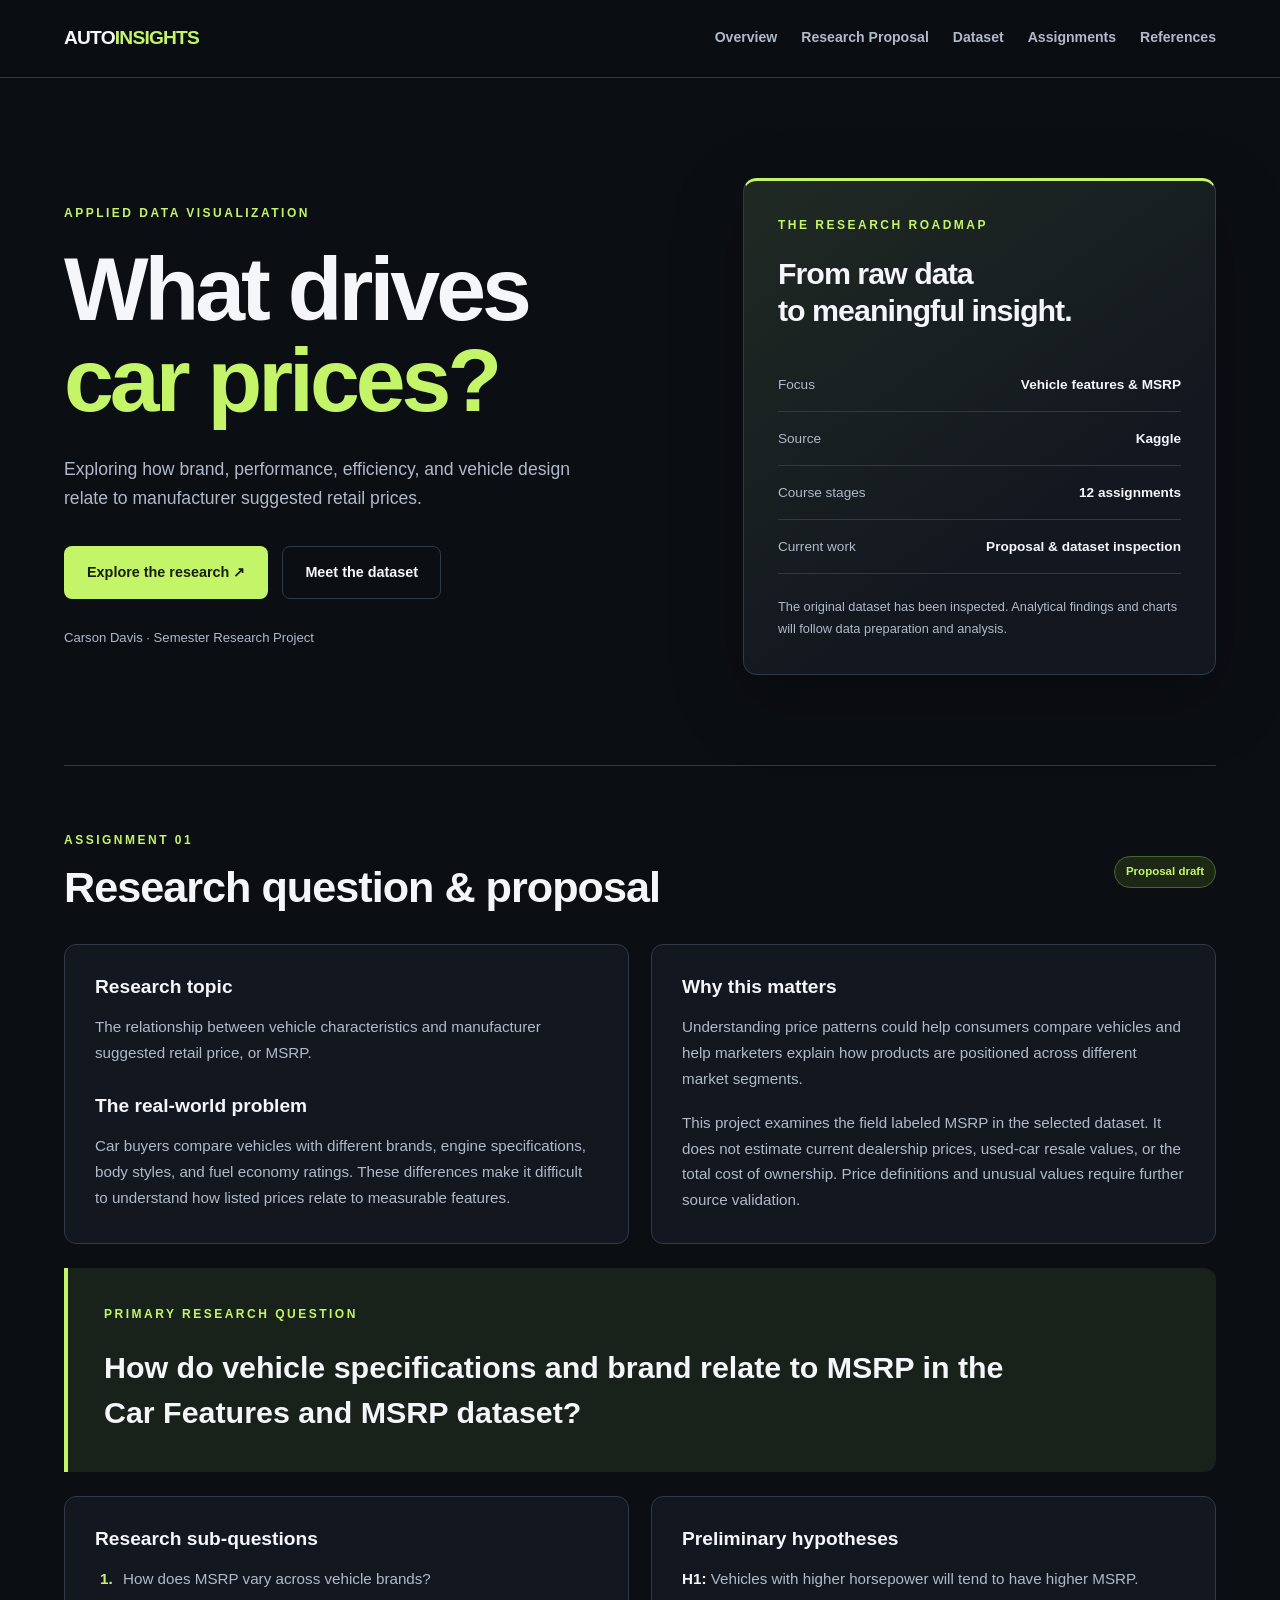
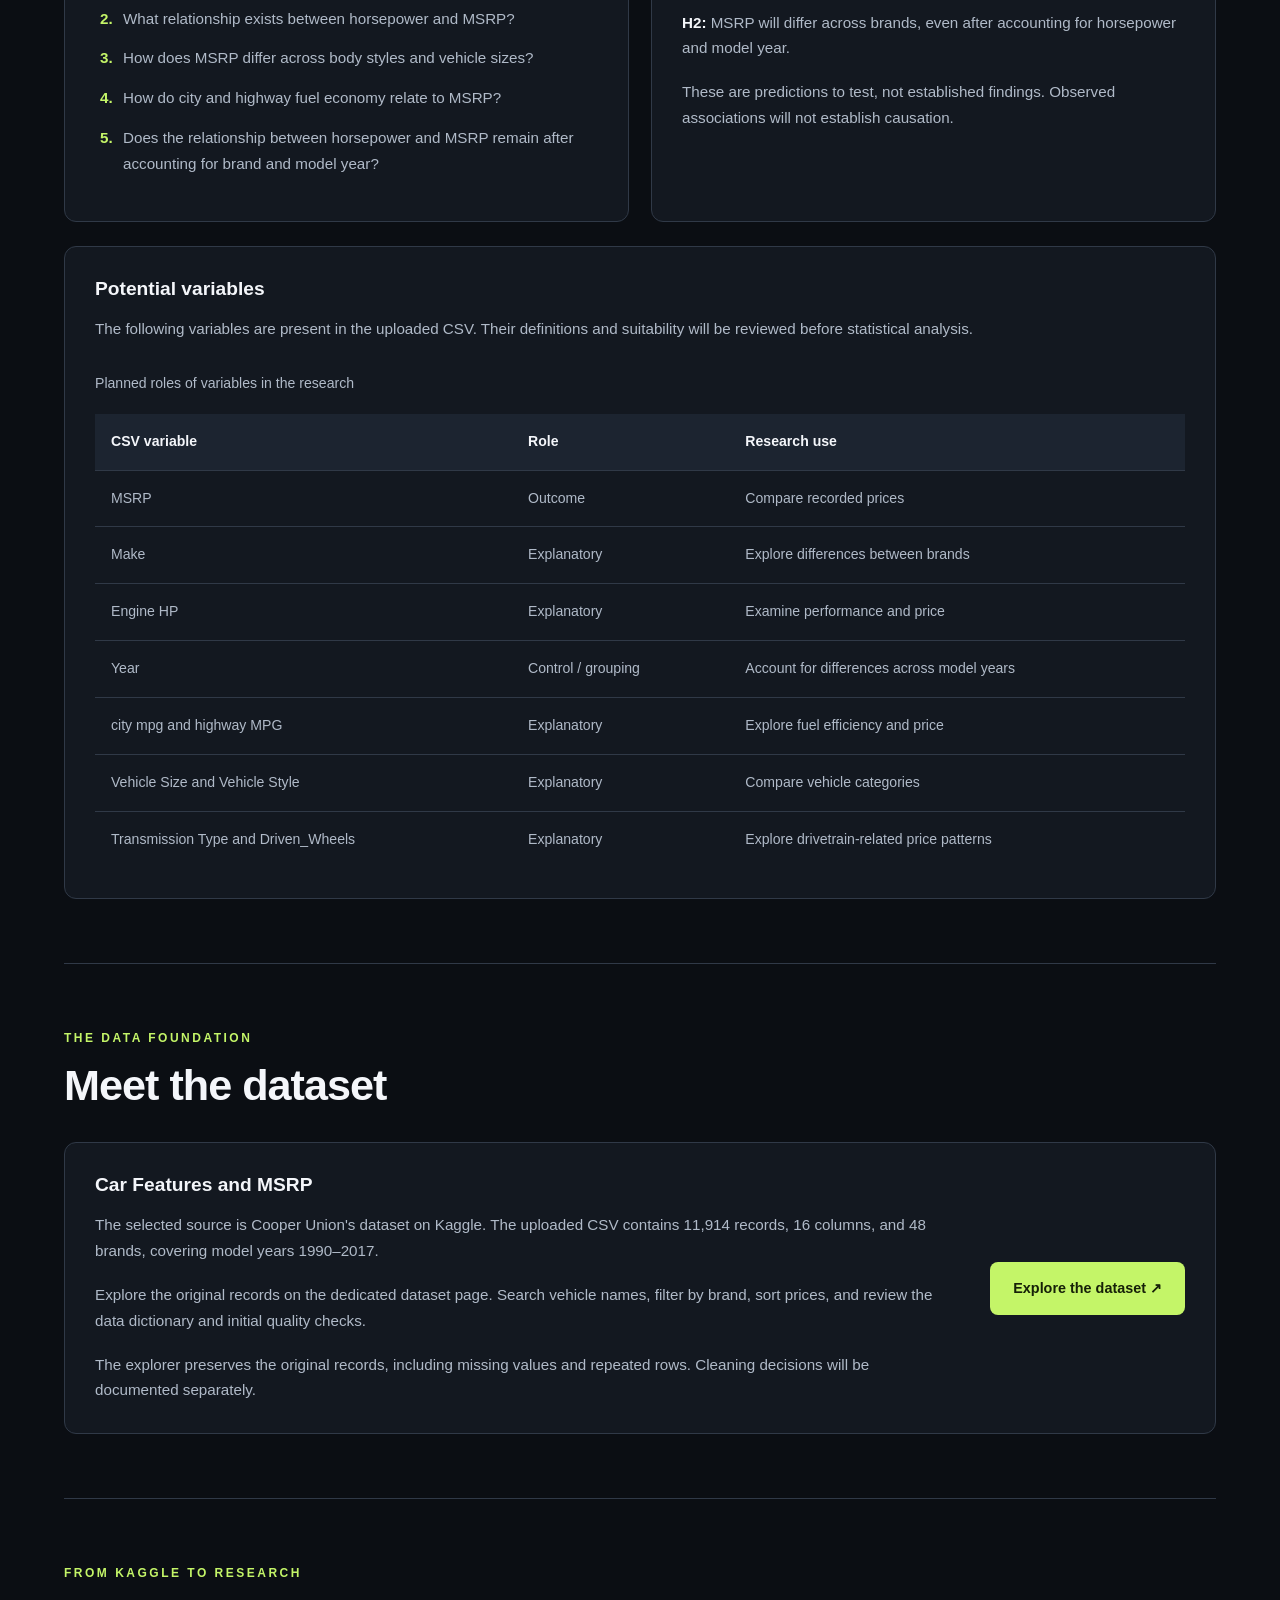
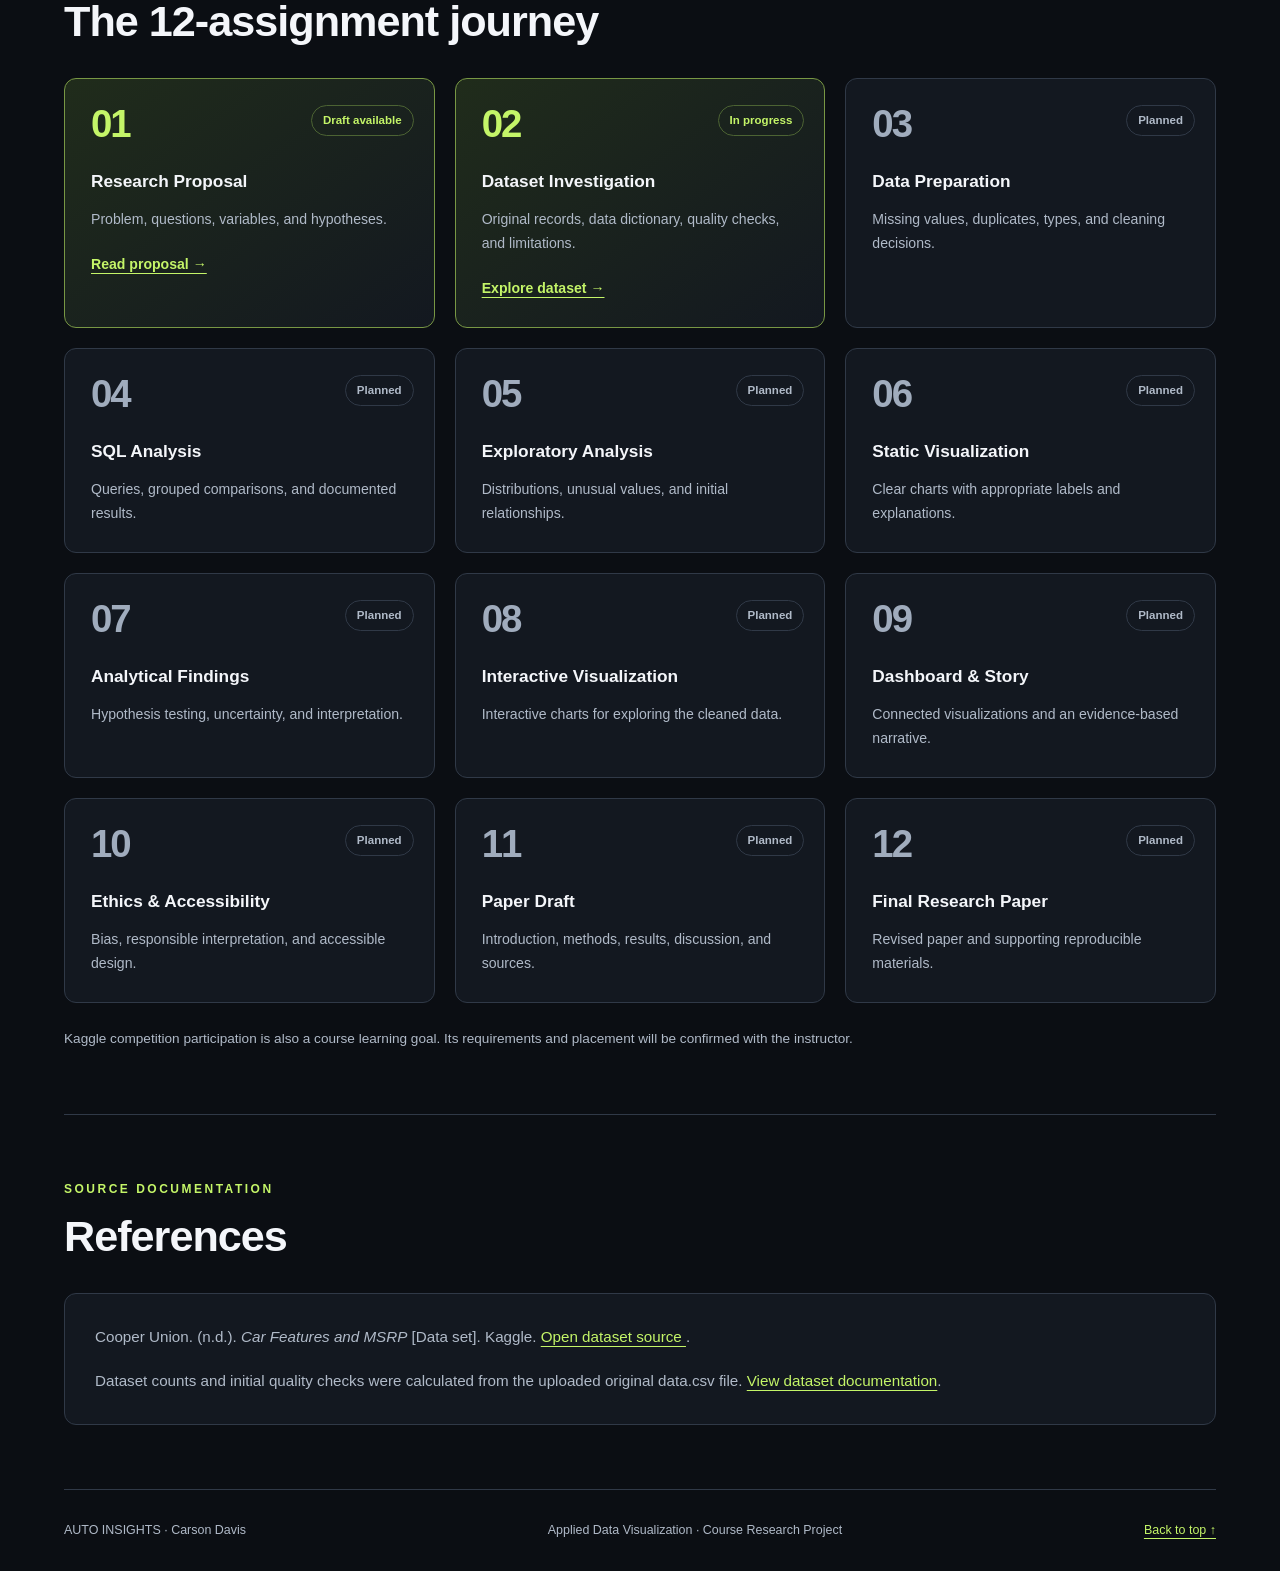
==== index.html @ d68331ac "Fix dataset links and enhance text clarity Updated links and text references to the dataset and impr" ====
<!DOCTYPE html>
<html lang="en">
<head>
  <meta charset="UTF-8">
  <meta name="viewport" content="width=device-width, initial-scale=1.0">
  <meta name="description"
    content="A data visualization research project exploring vehicle features and MSRP.">
  <title>Auto Insights | Vehicle Price Research</title>
  <link rel="stylesheet" href="style.css">
</head>
<body>
  <a class="skip-link" href="#main">Skip to content</a>

  <header class="site-header">
    <a class="logo" href="index.html">AUTO<span>INSIGHTS</span></a>

    <nav aria-label="Main navigation">
      <a href="#overview">Overview</a>
      <a href="#proposal">Research Proposal</a>
      <a href="dataset.html">Dataset</a>
      <a href="#assignments">Assignments</a>
      <a href="#references">References</a>
    </nav>
  </header>

  <main id="main">
    <section class="hero" id="overview">
      <div class="hero-content">
        <p class="eyebrow">APPLIED DATA VISUALIZATION</p>
        <h1>What drives<br><span>car prices?</span></h1>

        <p class="hero-description">
          Exploring how brand, performance, efficiency, and vehicle
          design relate to manufacturer suggested retail prices.
        </p>

        <div class="hero-actions">
          <a class="button primary" href="#proposal">
            Explore the research ↗
          </a>
          <a class="button secondary" href="dataset.html">
            Meet the dataset
          </a>
        </div>

        <p class="author">Carson Davis · Semester Research Project</p>
      </div>

      <aside class="hero-card" aria-label="Project summary">
        <p class="eyebrow">THE RESEARCH ROADMAP</p>
        <h2>From raw data<br>to meaningful insight.</h2>

        <div class="summary-row">
          <span>Focus</span>
          <strong>Vehicle features &amp; MSRP</strong>
        </div>

        <div class="summary-row">
          <span>Source</span>
          <strong>Kaggle</strong>
        </div>

        <div class="summary-row">
          <span>Course stages</span>
          <strong>12 assignments</strong>
        </div>

        <div class="summary-row">
          <span>Current work</span>
          <strong>Proposal &amp; dataset inspection</strong>
        </div>

        <p class="card-note">
          The original dataset has been inspected. Analytical findings
          and charts will follow data preparation and analysis.
        </p>
      </aside>
    </section>

    <section class="section" id="proposal">
      <div class="section-heading">
        <div>
          <p class="eyebrow">ASSIGNMENT 01</p>
          <h2>Research question &amp; proposal</h2>
        </div>
        <span class="badge">Proposal draft</span>
      </div>

      <div class="grid two-columns">
        <article class="card">
          <h3>Research topic</h3>
          <p>
            The relationship between vehicle characteristics and
            manufacturer suggested retail price, or MSRP.
          </p>

          <h3>The real-world problem</h3>
          <p>
            Car buyers compare vehicles with different brands, engine
            specifications, body styles, and fuel economy ratings.
            These differences make it difficult to understand how
            listed prices relate to measurable features.
          </p>
        </article>

        <article class="card">
          <h3>Why this matters</h3>
          <p>
            Understanding price patterns could help consumers compare
            vehicles and help marketers explain how products are
            positioned across different market segments.
          </p>
          <p>
            This project examines the field labeled MSRP in the selected
            dataset. It does not estimate current dealership prices,
            used-car resale values, or the total cost of ownership.
            Price definitions and unusual values require further
            source validation.
          </p>
        </article>
      </div>

      <article class="research-question">
        <p class="eyebrow">PRIMARY RESEARCH QUESTION</p>
        <h3>
          How do vehicle specifications and brand relate to MSRP
          in the Car Features and MSRP dataset?
        </h3>
      </article>

      <div class="grid two-columns">
        <article class="card">
          <h3>Research sub-questions</h3>
          <ol class="question-list">
            <li>How does MSRP vary across vehicle brands?</li>
            <li>What relationship exists between horsepower and MSRP?</li>
            <li>
              How does MSRP differ across body styles and vehicle sizes?
            </li>
            <li>How do city and highway fuel economy relate to MSRP?</li>
            <li>
              Does the relationship between horsepower and MSRP remain
              after accounting for brand and model year?
            </li>
          </ol>
        </article>

        <article class="card">
          <h3>Preliminary hypotheses</h3>
          <p>
            <strong>H1:</strong> Vehicles with higher horsepower will
            tend to have higher MSRP.
          </p>
          <p>
            <strong>H2:</strong> MSRP will differ across brands, even
            after accounting for horsepower and model year.
          </p>
          <p class="muted">
            These are predictions to test, not established findings.
            Observed associations will not establish causation.
          </p>
        </article>
      </div>

      <article class="card variable-card">
        <h3>Potential variables</h3>
        <p>
          The following variables are present in the uploaded CSV.
          Their definitions and suitability will be reviewed before
          statistical analysis.
        </p>

        <div class="table-wrap" tabindex="0"
          role="region" aria-label="Research variables table">
          <table>
            <caption>Planned roles of variables in the research</caption>
            <thead>
              <tr>
                <th scope="col">CSV variable</th>
                <th scope="col">Role</th>
                <th scope="col">Research use</th>
              </tr>
            </thead>
            <tbody>
              <tr>
                <td>MSRP</td>
                <td>Outcome</td>
                <td>Compare recorded prices</td>
              </tr>
              <tr>
                <td>Make</td>
                <td>Explanatory</td>
                <td>Explore differences between brands</td>
              </tr>
              <tr>
                <td>Engine HP</td>
                <td>Explanatory</td>
                <td>Examine performance and price</td>
              </tr>
              <tr>
                <td>Year</td>
                <td>Control / grouping</td>
                <td>Account for differences across model years</td>
              </tr>
              <tr>
                <td>city mpg and highway MPG</td>
                <td>Explanatory</td>
                <td>Explore fuel efficiency and price</td>
              </tr>
              <tr>
                <td>Vehicle Size and Vehicle Style</td>
                <td>Explanatory</td>
                <td>Compare vehicle categories</td>
              </tr>
              <tr>
                <td>Transmission Type and Driven_Wheels</td>
                <td>Explanatory</td>
                <td>Explore drivetrain-related price patterns</td>
              </tr>
            </tbody>
          </table>
        </div>
      </article>
    </section>

    <section class="section" id="dataset">
      <div class="section-heading">
        <div>
          <p class="eyebrow">THE DATA FOUNDATION</p>
          <h2>Meet the dataset</h2>
        </div>
      </div>

      <article class="card dataset-card">
        <div>
          <h3>Car Features and MSRP</h3>
          <p>
            The selected source is Cooper Union's dataset on Kaggle.
            The uploaded CSV contains 11,914 records, 16 columns,
            and 48 brands, covering model years 1990–2017.
          </p>
          <p>
            Explore the original records on the dedicated dataset page.
            Search vehicle names, filter by brand, sort prices,
            and review the data dictionary and initial quality checks.
          </p>
          <p class="muted">
            The explorer preserves the original records, including
            missing values and repeated rows. Cleaning decisions
            will be documented separately.
          </p>
        </div>

        <a class="button primary" href="dataset.html">
          Explore the dataset ↗
        </a>
      </article>
    </section>

    <section class="section" id="assignments">
      <div class="section-heading">
        <div>
          <p class="eyebrow">FROM KAGGLE TO RESEARCH</p>
          <h2>The 12-assignment journey</h2>
        </div>
      </div>

      <div class="assignment-grid">
        <article class="assignment-card active">
          <span class="assignment-number">01</span>
          <span class="status">Draft available</span>
          <h3>Research Proposal</h3>
          <p>Problem, questions, variables, and hypotheses.</p>
          <a href="#proposal">Read proposal →</a>
        </article>

        <article class="assignment-card active">
          <span class="assignment-number">02</span>
          <span class="status">In progress</span>
          <h3>Dataset Investigation</h3>
          <p>
            Original records, data dictionary, quality checks,
            and limitations.
          </p>
          <a href="dataset.html">Explore dataset →</a>
        </article>

        <article class="assignment-card">
          <span class="assignment-number">03</span>
          <span class="status">Planned</span>
          <h3>Data Preparation</h3>
          <p>Missing values, duplicates, types, and cleaning decisions.</p>
        </article>

        <article class="assignment-card">
          <span class="assignment-number">04</span>
          <span class="status">Planned</span>
          <h3>SQL Analysis</h3>
          <p>Queries, grouped comparisons, and documented results.</p>
        </article>

        <article class="assignment-card">
          <span class="assignment-number">05</span>
          <span class="status">Planned</span>
          <h3>Exploratory Analysis</h3>
          <p>Distributions, unusual values, and initial relationships.</p>
        </article>

        <article class="assignment-card">
          <span class="assignment-number">06</span>
          <span class="status">Planned</span>
          <h3>Static Visualization</h3>
          <p>Clear charts with appropriate labels and explanations.</p>
        </article>

        <article class="assignment-card">
          <span class="assignment-number">07</span>
          <span class="status">Planned</span>
          <h3>Analytical Findings</h3>
          <p>Hypothesis testing, uncertainty, and interpretation.</p>
        </article>

        <article class="assignment-card">
          <span class="assignment-number">08</span>
          <span class="status">Planned</span>
          <h3>Interactive Visualization</h3>
          <p>Interactive charts for exploring the cleaned data.</p>
        </article>

        <article class="assignment-card">
          <span class="assignment-number">09</span>
          <span class="status">Planned</span>
          <h3>Dashboard &amp; Story</h3>
          <p>Connected visualizations and an evidence-based narrative.</p>
        </article>

        <article class="assignment-card">
          <span class="assignment-number">10</span>
          <span class="status">Planned</span>
          <h3>Ethics &amp; Accessibility</h3>
          <p>Bias, responsible interpretation, and accessible design.</p>
        </article>

        <article class="assignment-card">
          <span class="assignment-number">11</span>
          <span class="status">Planned</span>
          <h3>Paper Draft</h3>
          <p>Introduction, methods, results, discussion, and sources.</p>
        </article>

        <article class="assignment-card">
          <span class="assignment-number">12</span>
          <span class="status">Planned</span>
          <h3>Final Research Paper</h3>
          <p>Revised paper and supporting reproducible materials.</p>
        </article>
      </div>

      <p class="section-note">
        Kaggle competition participation is also a course learning
        goal. Its requirements and placement will be confirmed with
        the instructor.
      </p>
    </section>

    <section class="section" id="references">
      <div class="section-heading">
        <div>
          <p class="eyebrow">SOURCE DOCUMENTATION</p>
          <h2>References</h2>
        </div>
      </div>

      <article class="card">
        <p>
          Cooper Union. (n.d.).
          <cite>Car Features and MSRP</cite> [Data set]. Kaggle.
          <a href="https://www.kaggle.com/datasets/CooperUnion/cardataset"
            target="_blank" rel="noopener noreferrer">
            Open dataset source
          </a>.
        </p>
        <p>
          Dataset counts and initial quality checks were calculated
          from the uploaded original data.csv file.
          <a href="dataset.html">View dataset documentation</a>.
        </p>
      </article>
    </section>
  </main>

  <footer class="site-footer">
    <p>AUTO INSIGHTS · Carson Davis</p>
    <p>Applied Data Visualization · Course Research Project</p>
    <a href="#main">Back to top ↑</a>
  </footer>
</body>
</html>
---- style.css ----
:root {
  color-scheme: dark;
  --background: #0b0e13;
  --surface: #131820;
  --border: #303947;
  --text: #f4f6fa;
  --muted: #b0bac8;
  --accent: #c4f568;
}

* {
  box-sizing: border-box;
}

html {
  scroll-behavior: smooth;
  scroll-padding-top: 110px;
}

body {
  margin: 0;
  background: var(--background);
  color: var(--text);
  font-family: Arial, Helvetica, sans-serif;
  line-height: 1.7;
}

a {
  color: var(--accent);
  text-underline-offset: 4px;
}

a:hover {
  text-decoration: underline;
}

a:focus-visible {
  outline: 3px solid var(--accent);
  outline-offset: 5px;
}

h1,
h2,
h3,
p {
  margin-top: 0;
}

h1,
h2,
h3 {
  line-height: 1.2;
}

h2 {
  font-size: clamp(1.8rem, 3.5vw, 2.7rem);
  letter-spacing: -1px;
  margin-bottom: 0;
}

h3 {
  font-size: 1.2rem;
  margin-bottom: 16px;
}

p {
  margin-bottom: 18px;
}

p:last-child {
  margin-bottom: 0;
}

.skip-link {
  position: fixed;
  top: 12px;
  left: 12px;
  z-index: 100;
  padding: 12px 20px;
  background: var(--accent);
  color: var(--background);
  transform: translateY(-180%);
}

.skip-link:focus {
  transform: translateY(0);
}

.site-header {
  position: sticky;
  top: 0;
  z-index: 10;
  display: flex;
  align-items: center;
  justify-content: space-between;
  gap: 24px;
  padding: 22px 5%;
  background: rgba(11, 14, 19, 0.96);
  border-bottom: 1px solid var(--border);
}

.logo {
  color: var(--text);
  font-size: 1.2rem;
  font-weight: 900;
  letter-spacing: -0.8px;
  text-decoration: none;
  white-space: nowrap;
}

.logo span {
  color: var(--accent);
}

.site-header nav {
  display: flex;
  flex-wrap: wrap;
  gap: 12px 24px;
}

.site-header nav a {
  color: var(--muted);
  font-size: 0.88rem;
  font-weight: 600;
  text-decoration: none;
}

.site-header nav a:hover {
  color: var(--accent);
}

main,
.site-footer {
  width: min(1180px, 90%);
  margin: 0 auto;
}

.hero {
  display: grid;
  grid-template-columns: 1.3fr 1fr;
  align-items: center;
  gap: 64px;
  padding: 100px 0 90px;
}

.hero > *,
.grid > *,
.assignment-grid > * {
  min-width: 0;
}

.eyebrow {
  color: var(--accent);
  font-size: 0.75rem;
  font-weight: 800;
  letter-spacing: 2.5px;
  margin-bottom: 20px;
}

h1 {
  font-size: clamp(3.5rem, 7vw, 6.4rem);
  line-height: 1.02;
  letter-spacing: -4px;
  margin-bottom: 28px;
}

h1 span {
  color: var(--accent);
}

.hero-description {
  max-width: 530px;
  color: var(--muted);
  font-size: 1.1rem;
}

.hero-actions {
  display: flex;
  flex-wrap: wrap;
  gap: 14px;
  margin-top: 32px;
}

.button {
  display: inline-flex;
  align-items: center;
  justify-content: center;
  min-height: 48px;
  padding: 13px 22px;
  border: 1px solid transparent;
  border-radius: 8px;
  font-size: 0.9rem;
  font-weight: 700;
  text-decoration: none;
  transition: background 160ms ease, transform 160ms ease;
}

.button:hover {
  transform: translateY(-2px);
  text-decoration: none;
}

.primary {
  background: var(--accent);
  color: #162008;
}

.primary:hover {
  background: #d6ff91;
}

.secondary {
  background: transparent;
  border-color: var(--border);
  color: var(--text);
}

.secondary:hover {
  background: var(--surface);
}

.author {
  margin-top: 28px;
  color: var(--muted);
  font-size: 0.82rem;
}

.hero-card {
  padding: 34px;
  border: 1px solid var(--border);
  border-top: 3px solid var(--accent);
  border-radius: 14px;
  background: linear-gradient(145deg, #202a23, #131820 65%);
  box-shadow: 0 24px 70px rgba(0, 0, 0, 0.25);
}

.hero-card h2 {
  margin-bottom: 30px;
  font-size: 1.9rem;
}

.summary-row {
  display: flex;
  justify-content: space-between;
  gap: 20px;
  padding: 15px 0;
  border-bottom: 1px solid var(--border);
  font-size: 0.85rem;
}

.summary-row span {
  color: var(--muted);
}

.summary-row strong {
  text-align: right;
}

.card-note {
  margin-top: 22px;
  color: var(--muted);
  font-size: 0.8rem;
}

.section {
  padding: 64px 0;
  border-top: 1px solid var(--border);
}

.section-heading {
  display: flex;
  align-items: center;
  justify-content: space-between;
  flex-wrap: wrap;
  gap: 20px;
  margin-bottom: 30px;
}

.section-heading .eyebrow {
  margin-bottom: 12px;
}

.badge,
.status {
  display: inline-block;
  padding: 5px 11px;
  border: 1px solid var(--border);
  border-radius: 30px;
  color: var(--muted);
  font-size: 0.72rem;
  font-weight: 600;
}

.badge {
  color: var(--accent);
  background: #1c2815;
  border-color: #4c6333;
}

.grid {
  display: grid;
  gap: 22px;
}

.two-columns {
  grid-template-columns: repeat(2, minmax(0, 1fr));
}

.card {
  padding: 30px;
  border: 1px solid var(--border);
  border-radius: 12px;
  background: var(--surface);
}

.card p,
.card li {
  color: var(--muted);
  font-size: 0.95rem;
}

.card strong {
  color: var(--text);
}

.card h3:not(:first-child) {
  margin-top: 28px;
}

.research-question {
  margin: 24px 0;
  padding: 36px;
  border-left: 4px solid var(--accent);
  border-radius: 0 12px 12px 0;
  background: #19221a;
}

.research-question h3 {
  max-width: 900px;
  margin-bottom: 0;
  font-size: clamp(1.3rem, 2.5vw, 1.9rem);
  line-height: 1.5;
}

.question-list {
  margin: 0;
  padding-left: 22px;
}

.question-list li {
  padding-left: 6px;
  margin-bottom: 14px;
}

.question-list li::marker {
  color: var(--accent);
  font-weight: 700;
}

.muted {
  color: var(--muted);
}

.variable-card {
  margin-top: 24px;
}

.table-wrap {
  overflow-x: auto;
}

table {
  width: 100%;
  border-collapse: collapse;
  font-size: 0.88rem;
  text-align: left;
}

caption {
  padding: 12px 0 18px;
  color: var(--muted);
  text-align: left;
}

th,
td {
  padding: 16px;
  border-bottom: 1px solid var(--border);
  vertical-align: top;
}

th {
  background: #1c2430;
  color: var(--text);
}

td {
  color: var(--muted);
}

tbody tr:last-child td {
  border-bottom: 0;
}

tbody tr:hover {
  background: #19212b;
}

.dataset-card {
  display: grid;
  grid-template-columns: 1fr auto;
  align-items: center;
  gap: 36px;
}

.assignment-grid {
  display: grid;
  grid-template-columns: repeat(3, minmax(0, 1fr));
  gap: 20px;
}

.assignment-card {
  position: relative;
  padding: 26px;
  border: 1px solid var(--border);
  border-radius: 12px;
  background: var(--surface);
}

.assignment-card.active {
  border-color: #789744;
  background: linear-gradient(145deg, #202c1b, #131820);
}

.assignment-number {
  display: block;
  margin-bottom: 28px;
  color: #a0acbd;
  font-size: 2.4rem;
  font-weight: 800;
  line-height: 1;
  letter-spacing: -2px;
}

.active .assignment-number {
  color: var(--accent);
}

.assignment-card .status {
  position: absolute;
  top: 26px;
  right: 20px;
}

.active .status {
  color: var(--accent);
  border-color: #4c6333;
}

.assignment-card h3 {
  font-size: 1.08rem;
}

.assignment-card p {
  color: var(--muted);
  font-size: 0.88rem;
}

.assignment-card a {
  font-size: 0.88rem;
  font-weight: 700;
}

.section-note {
  margin-top: 24px;
  color: var(--muted);
  font-size: 0.85rem;
}

.site-footer {
  display: flex;
  justify-content: space-between;
  align-items: center;
  flex-wrap: wrap;
  gap: 16px;
  padding: 30px 0;
  border-top: 1px solid var(--border);
  color: var(--muted);
  font-size: 0.78rem;
}

.site-footer p {
  margin: 0;
}

@media (max-width: 1000px) {
  .site-header {
    position: static;
    flex-direction: column;
    align-items: flex-start;
  }

  .hero {
    gap: 30px;
    padding: 65px 0;
  }

  h1 {
    letter-spacing: -2px;
  }

  .assignment-grid {
    grid-template-columns: repeat(2, minmax(0, 1fr));
  }

  .dataset-card {
    grid-template-columns: 1fr;
  }

  .dataset-card .button {
    justify-self: start;
  }
}

@media (max-width: 700px) {
  html {
    scroll-padding-top: 20px;
  }

  .hero,
  .two-columns,
  .assignment-grid {
    grid-template-columns: 1fr;
  }

  .hero {
    padding: 45px 0;
  }

  .hero-card {
    margin-top: 12px;
  }

  .section {
    padding: 42px 0;
  }

  .card,
  .hero-card,
  .research-question {
    padding: 24px;
  }

  .site-header nav {
    gap: 10px 18px;
  }

  .site-header nav a {
    font-size: 0.8rem;
  }

  .site-footer {
    flex-direction: column;
    align-items: flex-start;
  }
}

@media (prefers-reduced-motion: reduce) {
  html {
    scroll-behavior: auto;
  }

  .button {
    transition: none;
  }

  .button:hover {
    transform: none;
  }
}
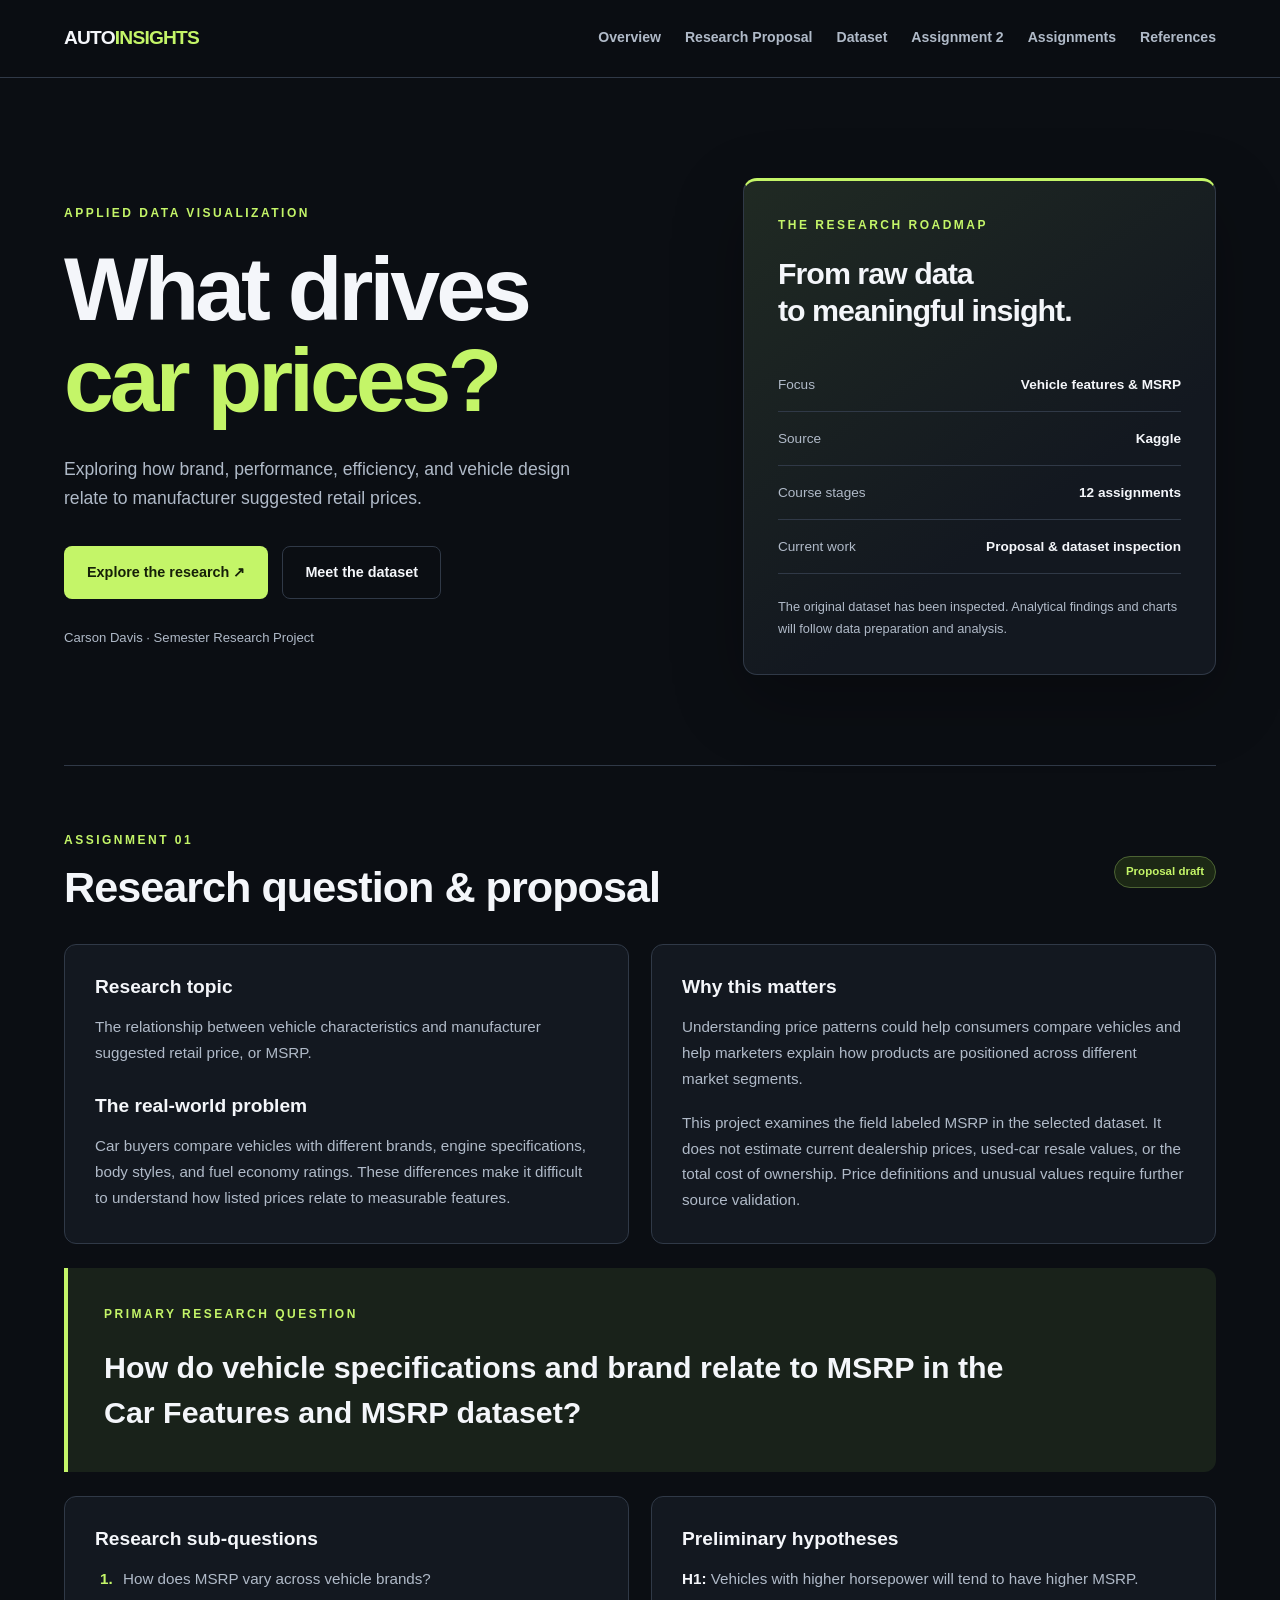
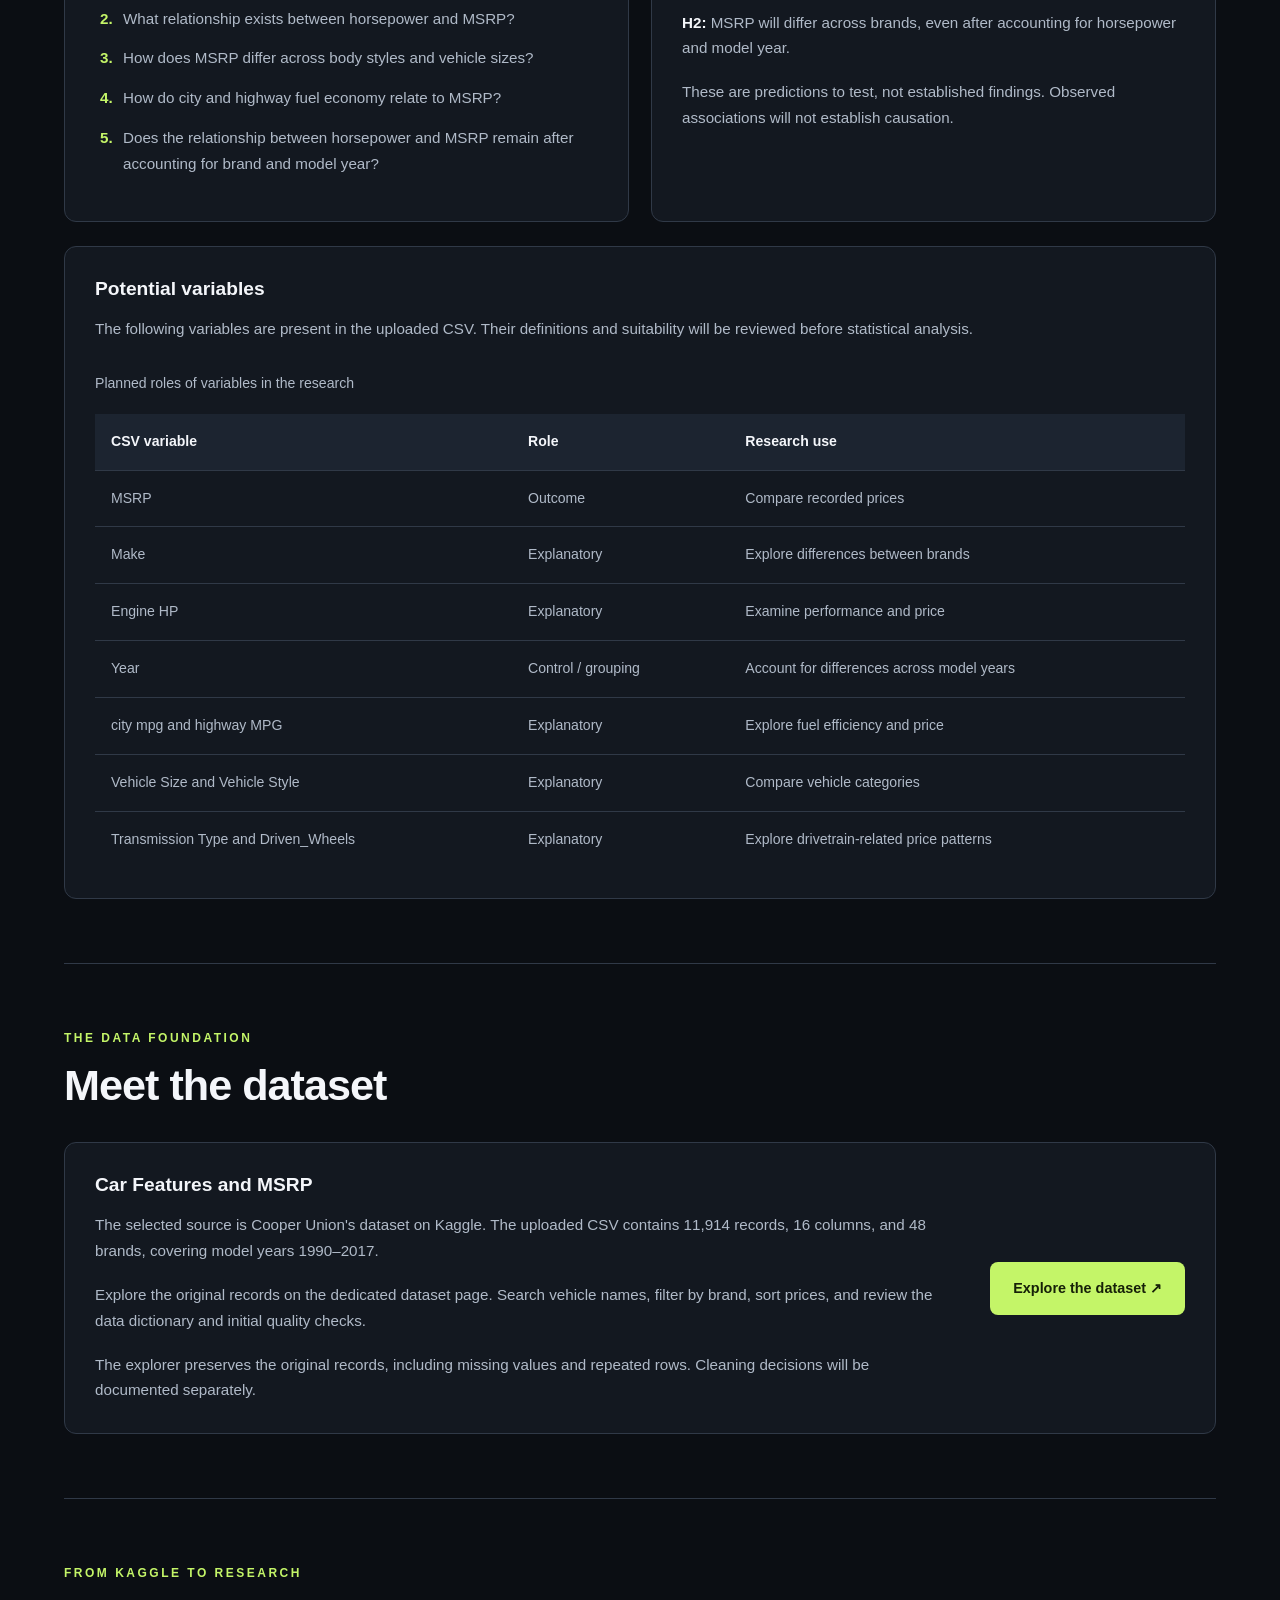
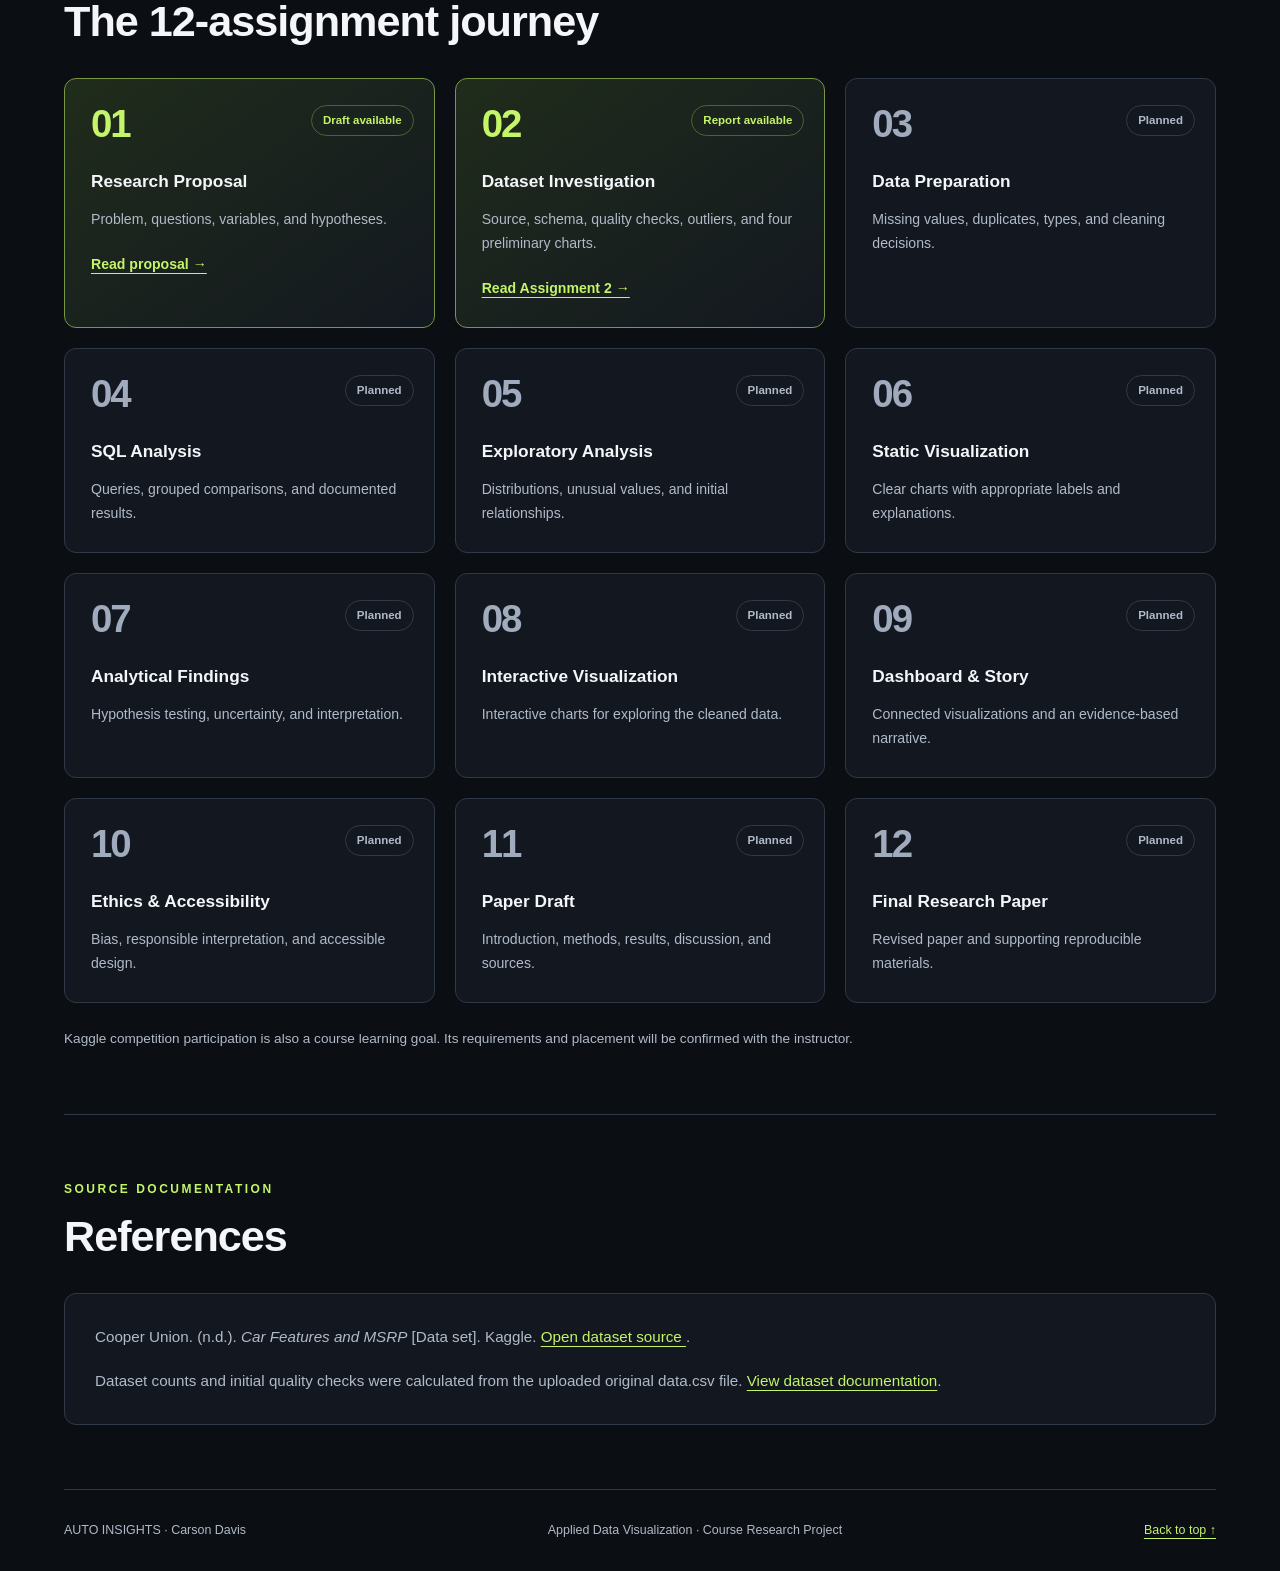
==== commit 53fd13ac: "Add files via upload" ====
--- a/index.html
+++ b/index.html
@@ -18,6 +18,7 @@
       <a href="#overview">Overview</a>
       <a href="#proposal">Research Proposal</a>
       <a href="dataset.html">Dataset</a>
+      <a href="assignment2.html">Assignment 2</a>
       <a href="#assignments">Assignments</a>
       <a href="#references">References</a>
     </nav>
@@ -276,13 +277,12 @@
 
         <article class="assignment-card active">
           <span class="assignment-number">02</span>
-          <span class="status">In progress</span>
+          <span class="status">Report available</span>
           <h3>Dataset Investigation</h3>
           <p>
-            Original records, data dictionary, quality checks,
-            and limitations.
-          </p>
-          <a href="dataset.html">Explore dataset →</a>
+            Source, schema, quality checks, outliers, and four preliminary charts.
+          </p>
+          <a href="assignment2.html">Read Assignment 2 →</a>
         </article>
 
         <article class="assignment-card">
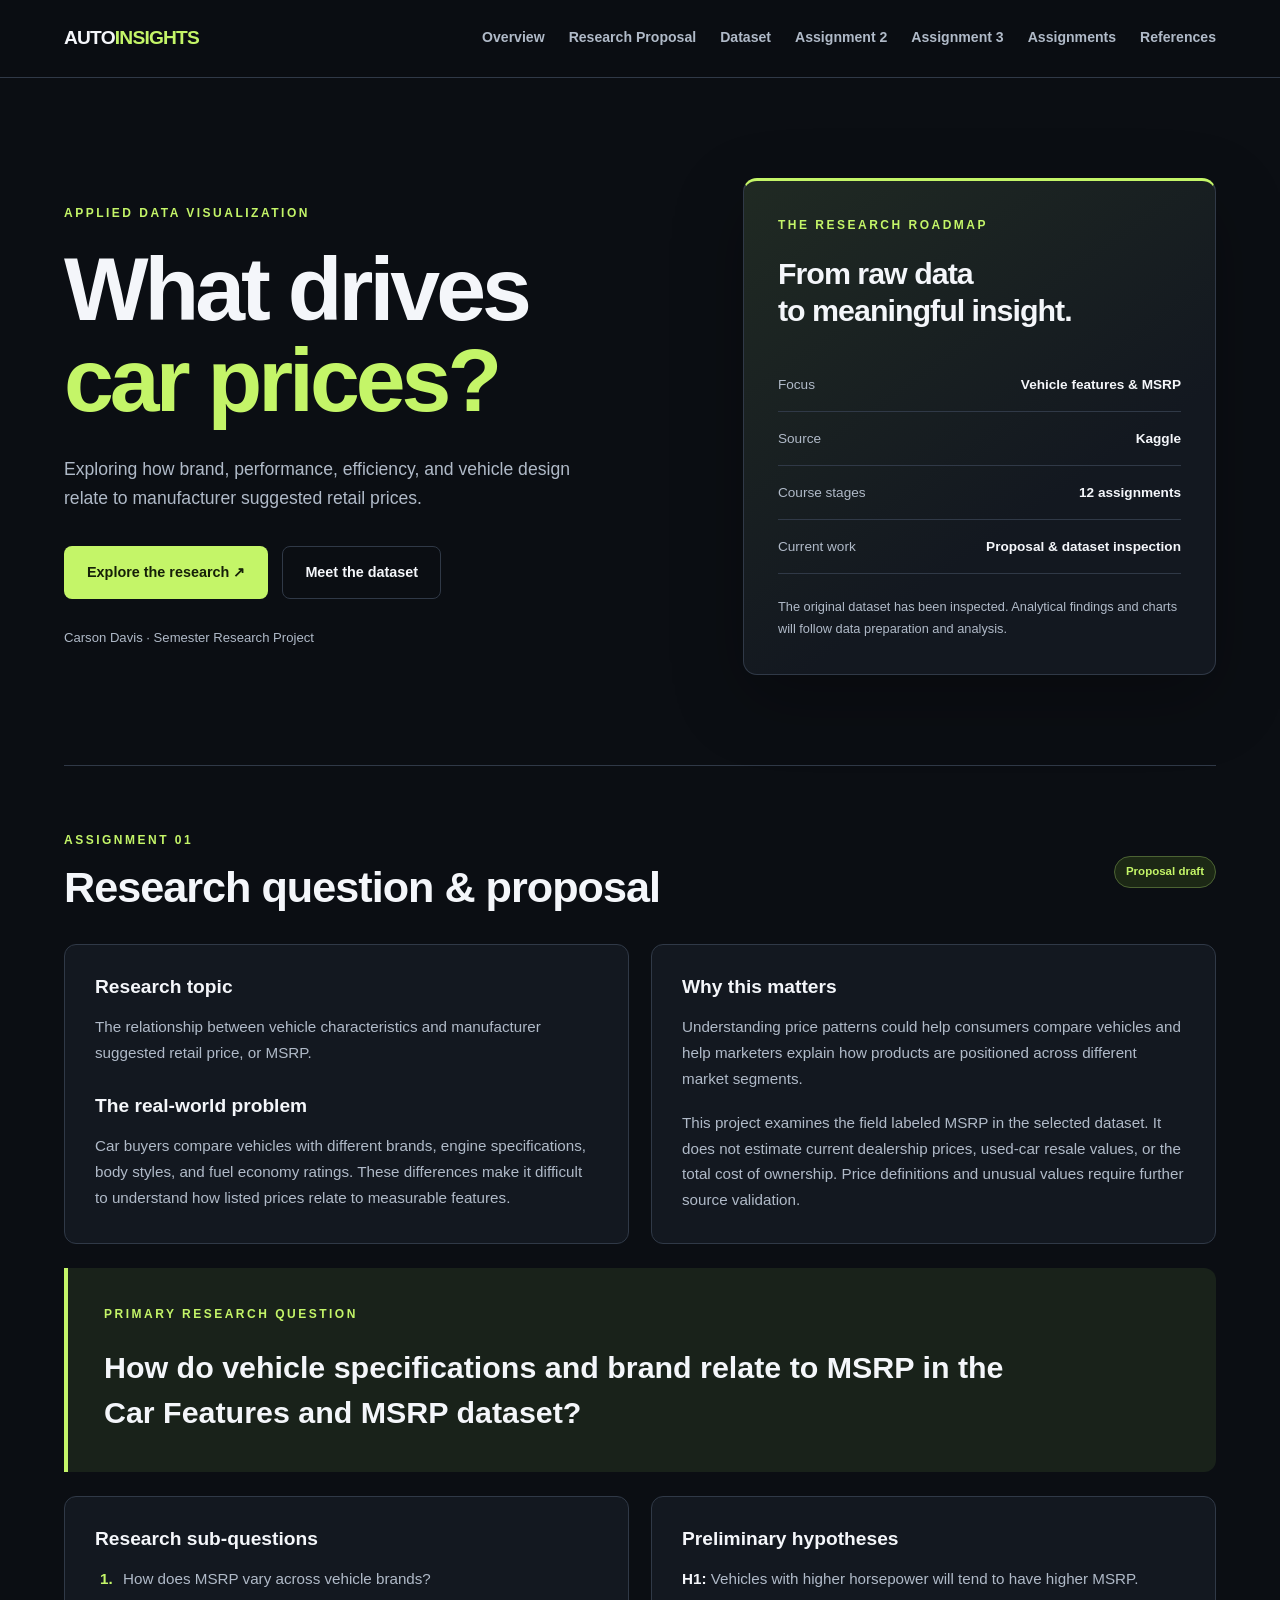
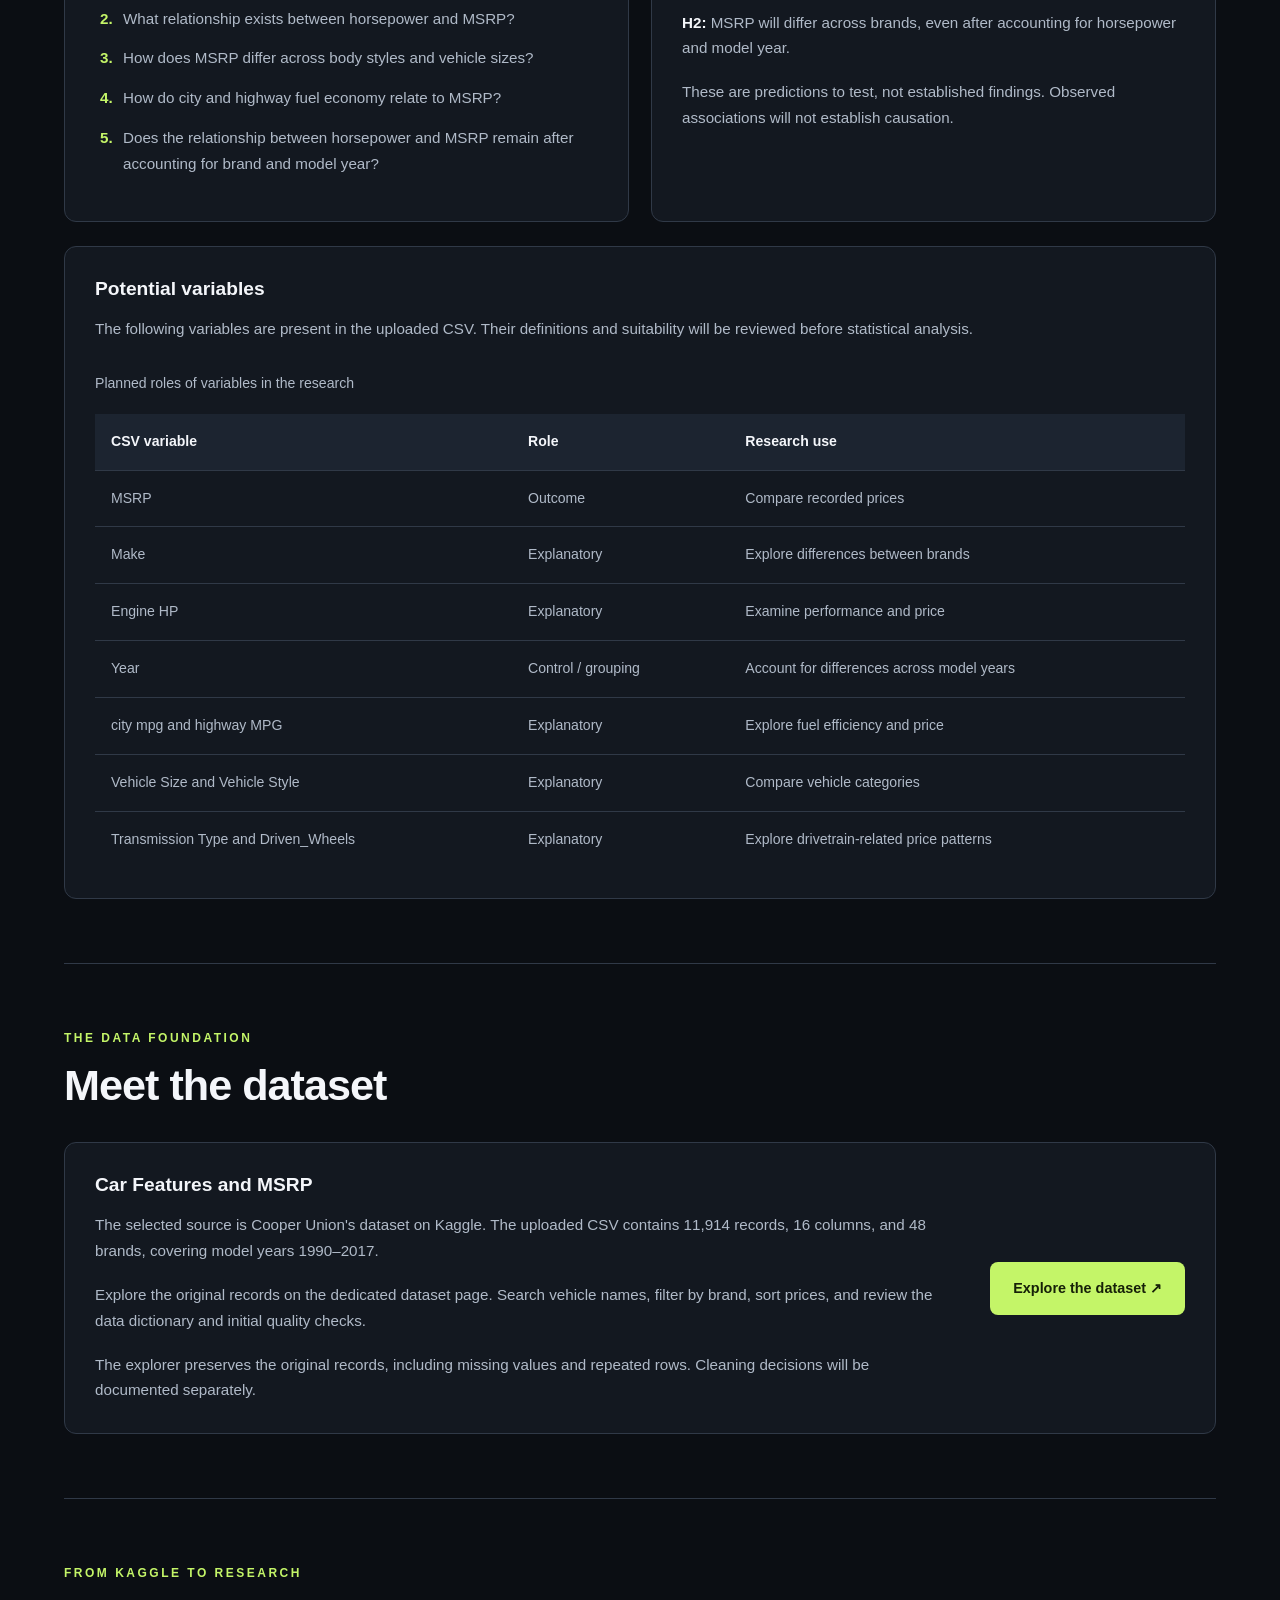
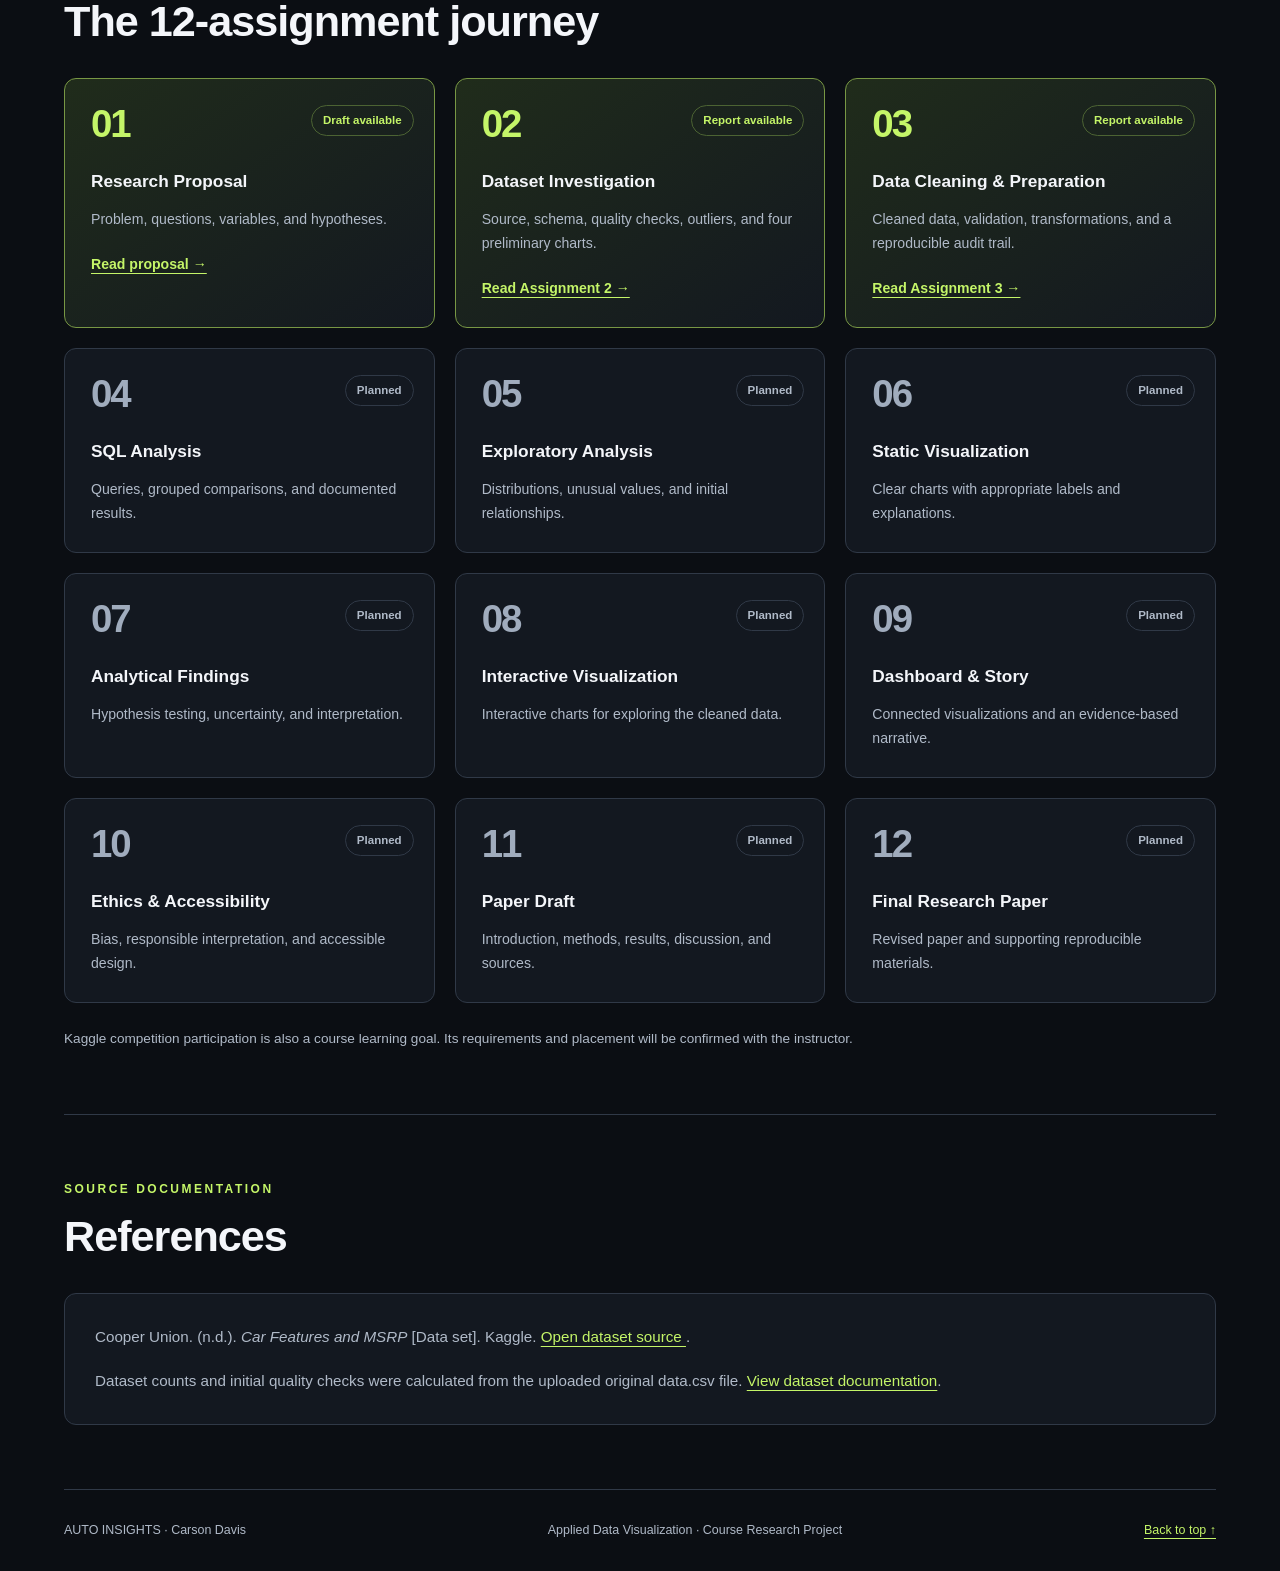
==== commit ad724476: "Add files via upload" ====
--- a/index.html
+++ b/index.html
@@ -19,6 +19,7 @@
       <a href="#proposal">Research Proposal</a>
       <a href="dataset.html">Dataset</a>
       <a href="assignment2.html">Assignment 2</a>
+      <a href="assignment3.html">Assignment 3</a>
       <a href="#assignments">Assignments</a>
       <a href="#references">References</a>
     </nav>
@@ -285,11 +286,12 @@
           <a href="assignment2.html">Read Assignment 2 →</a>
         </article>
 
-        <article class="assignment-card">
+        <article class="assignment-card active">
           <span class="assignment-number">03</span>
-          <span class="status">Planned</span>
-          <h3>Data Preparation</h3>
-          <p>Missing values, duplicates, types, and cleaning decisions.</p>
+          <span class="status">Report available</span>
+          <h3>Data Cleaning &amp; Preparation</h3>
+          <p>Cleaned data, validation, transformations, and a reproducible audit trail.</p>
+          <a href="assignment3.html">Read Assignment 3 →</a>
         </article>
 
         <article class="assignment-card">
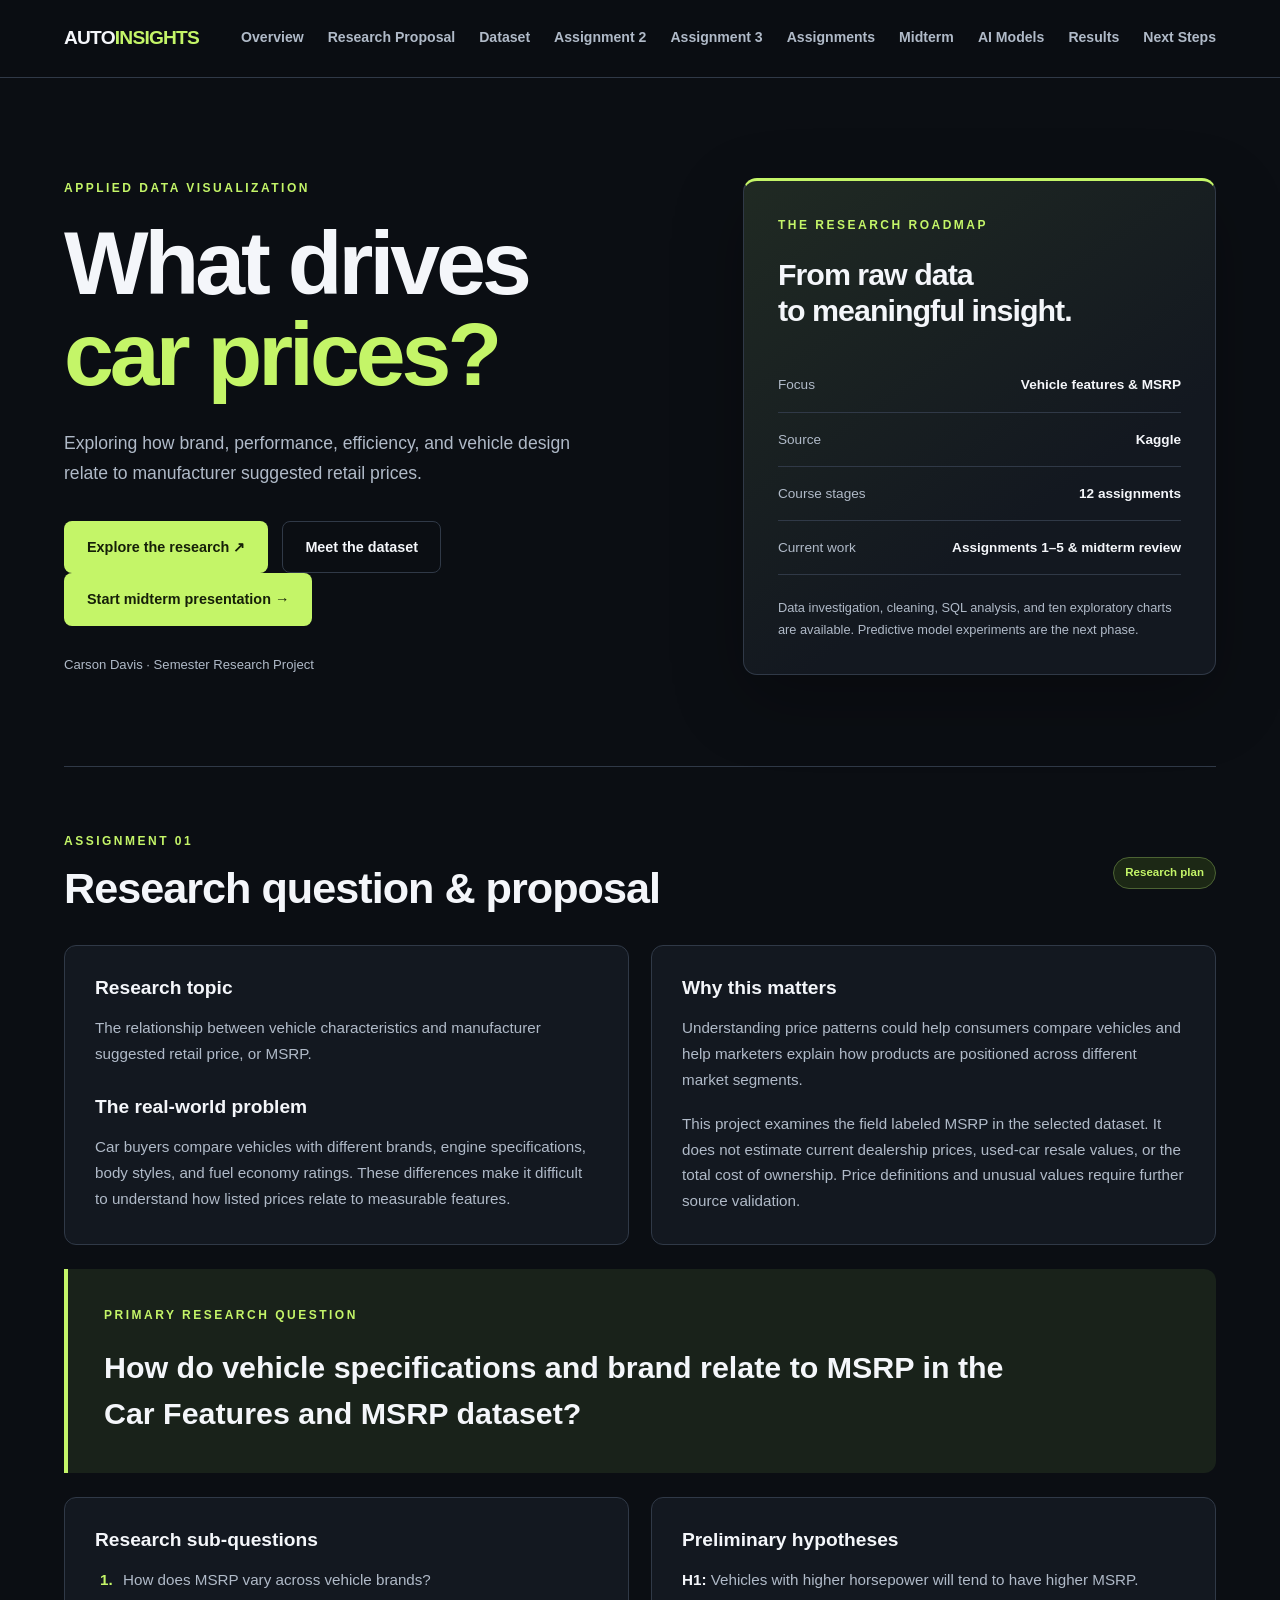
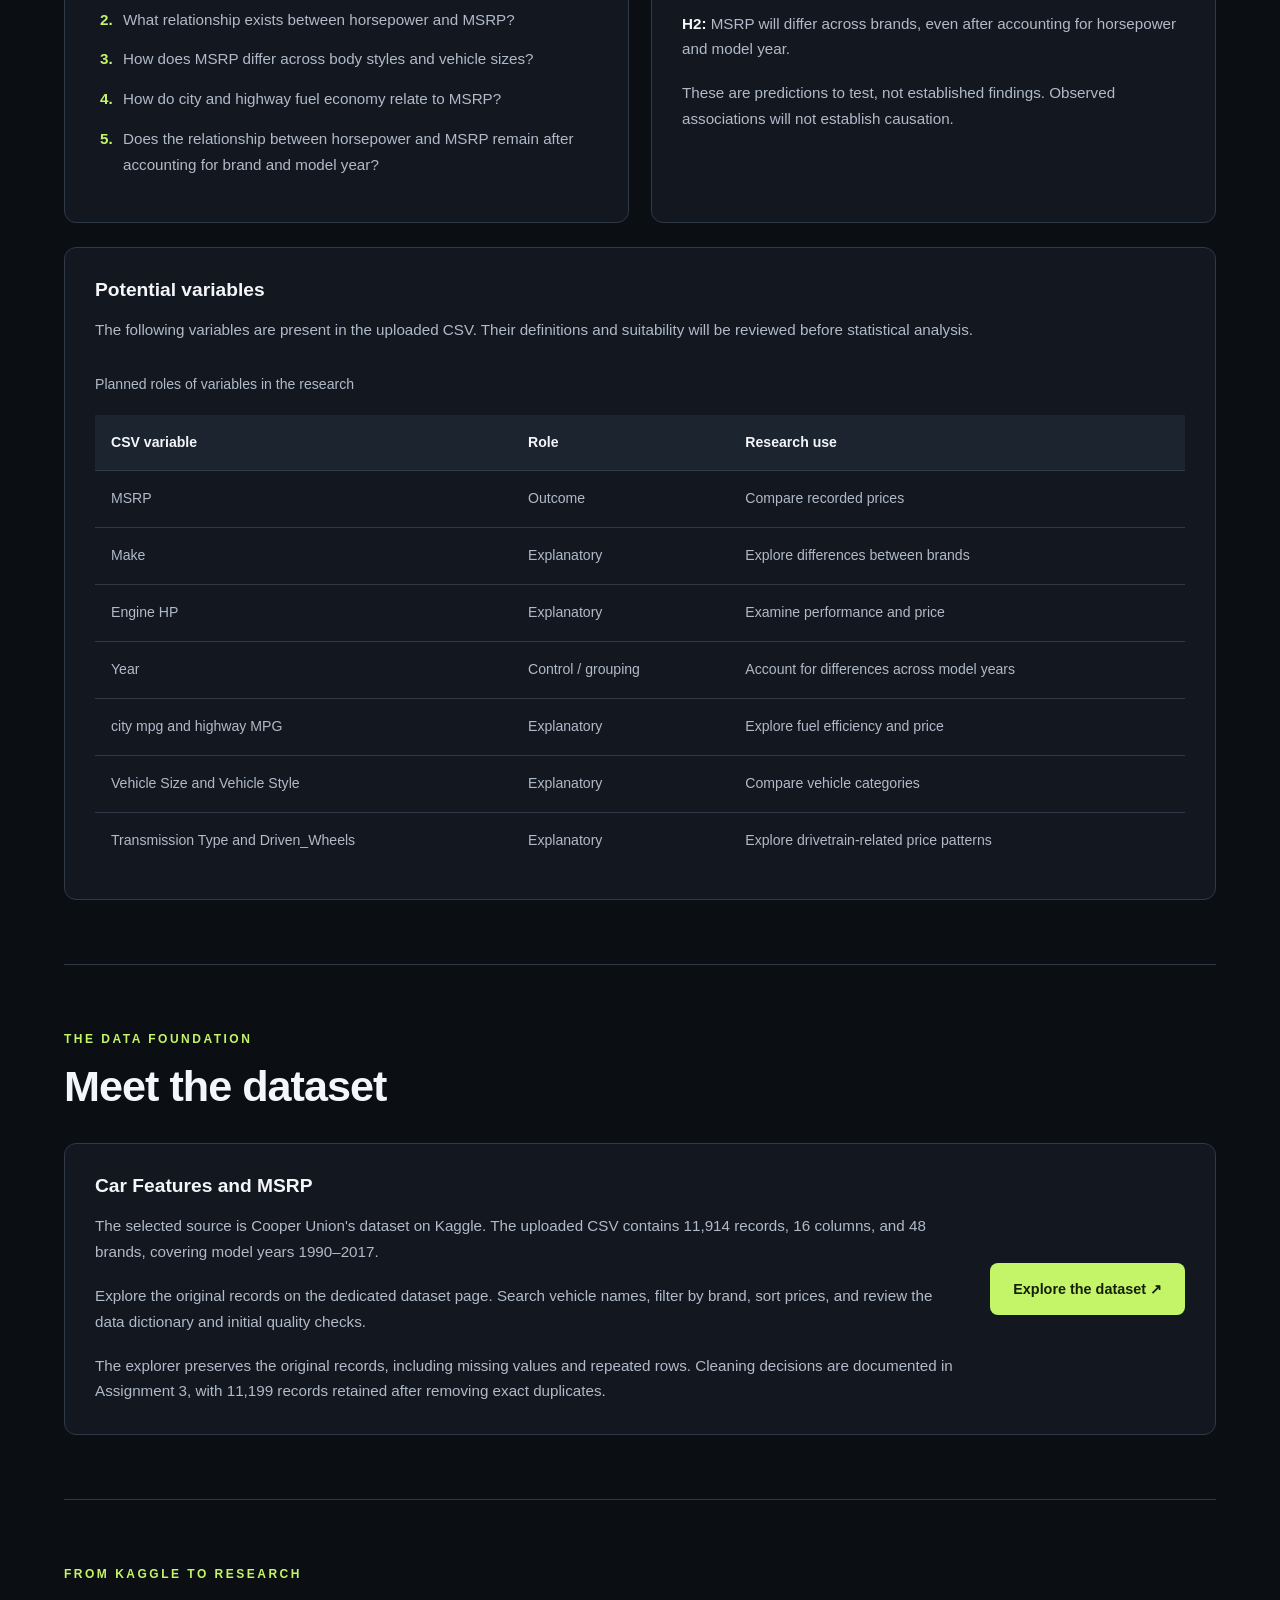
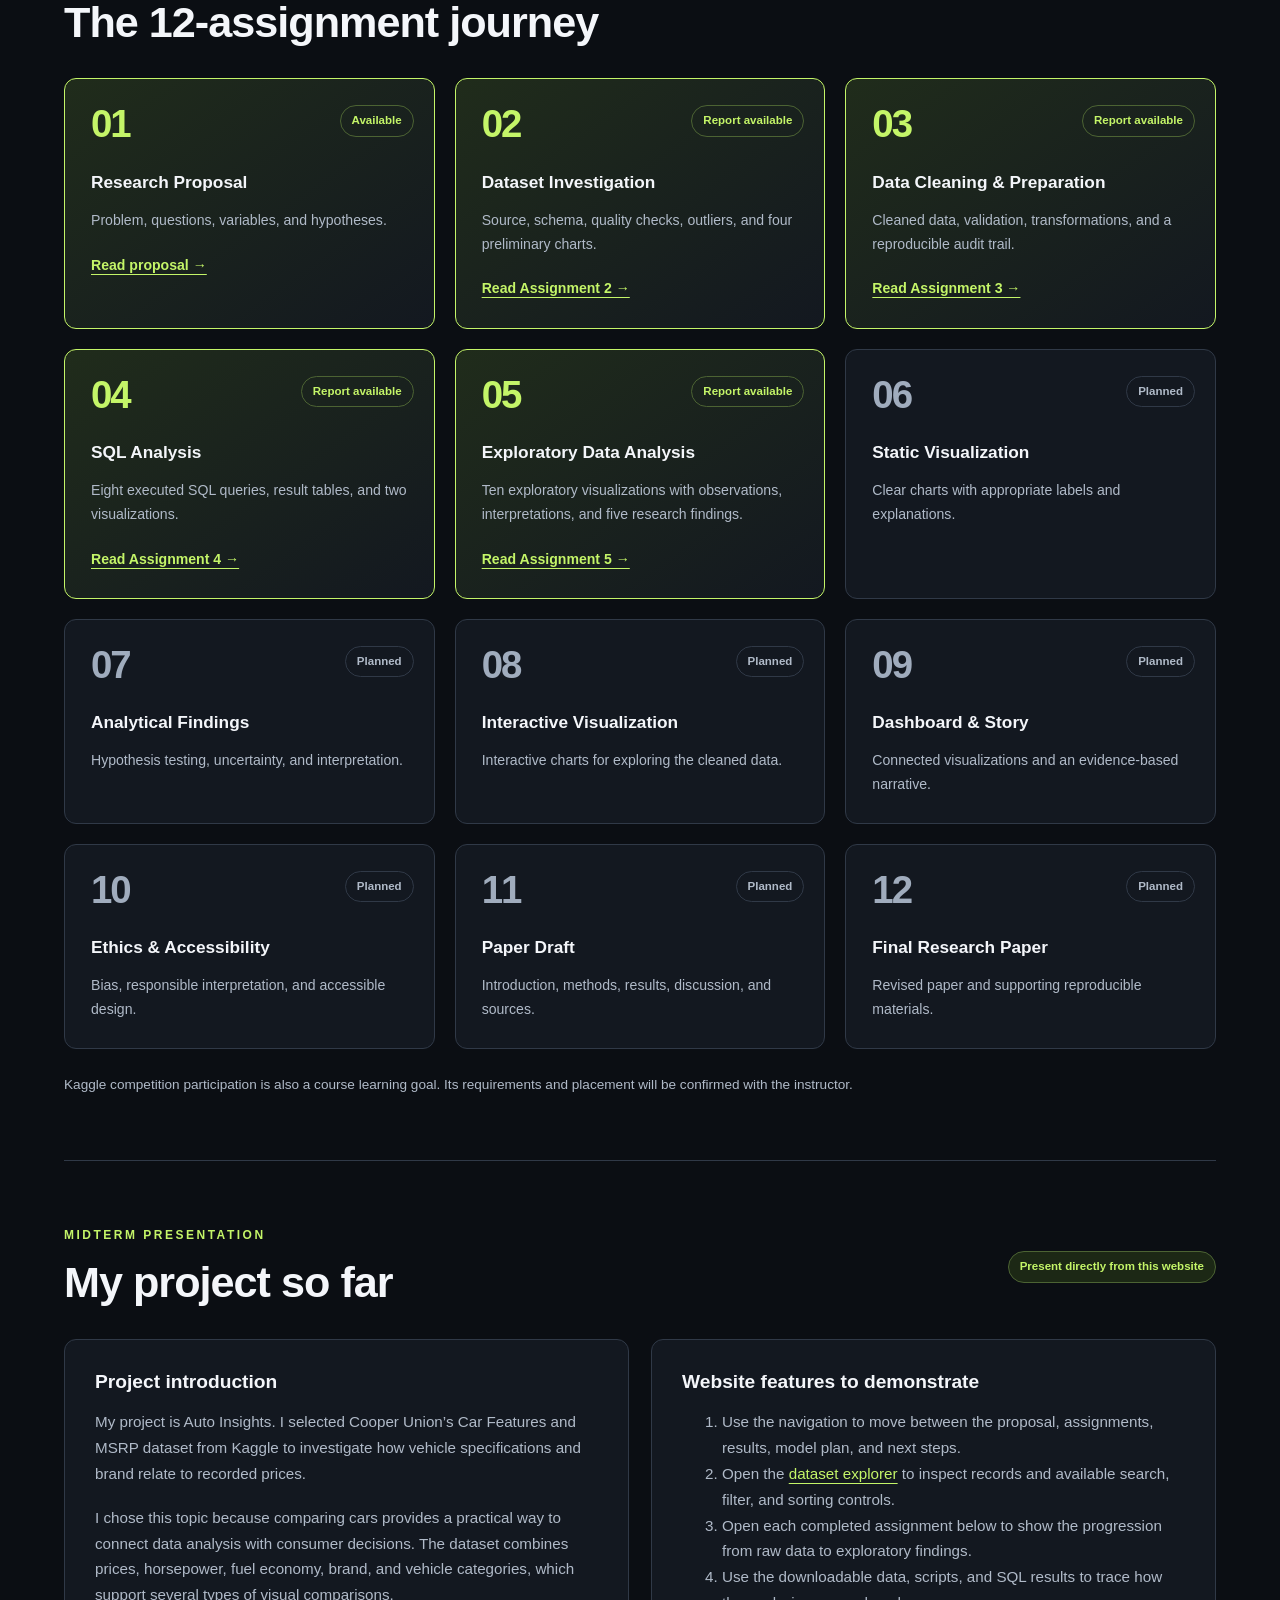
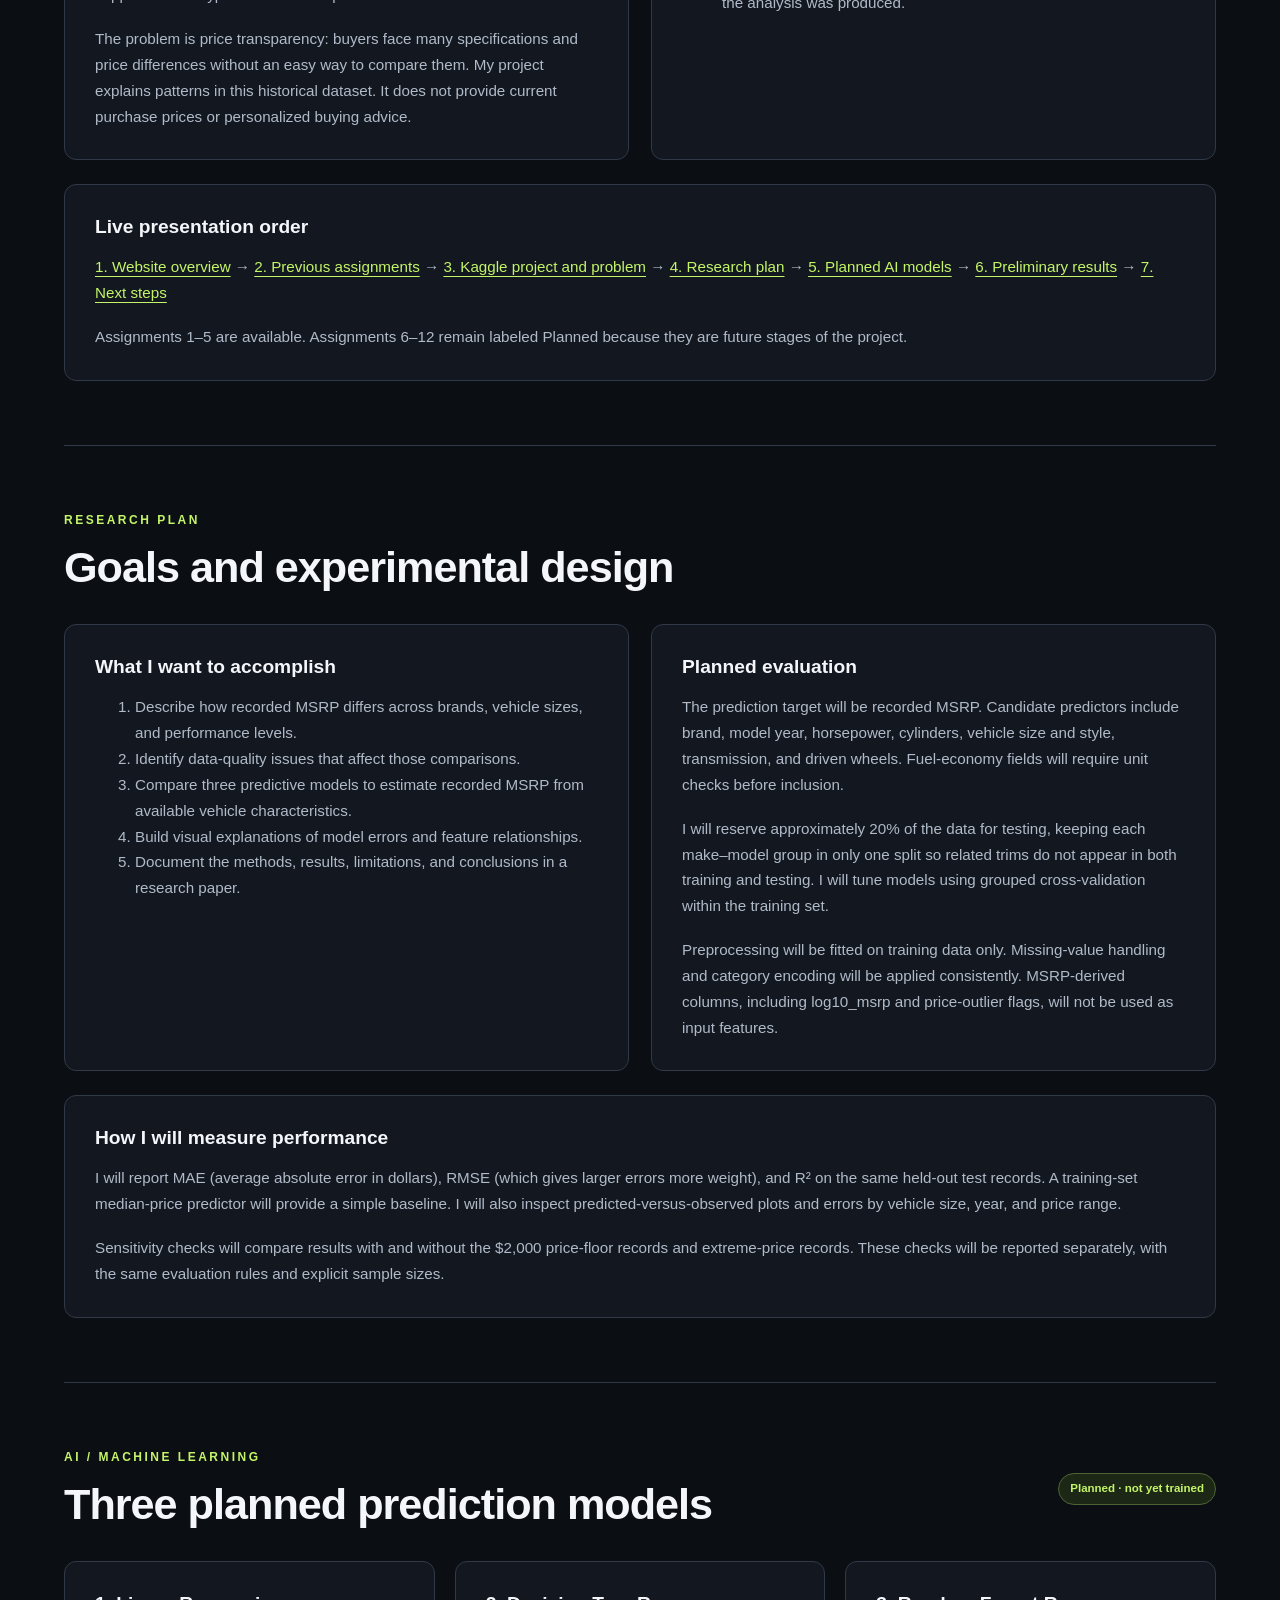
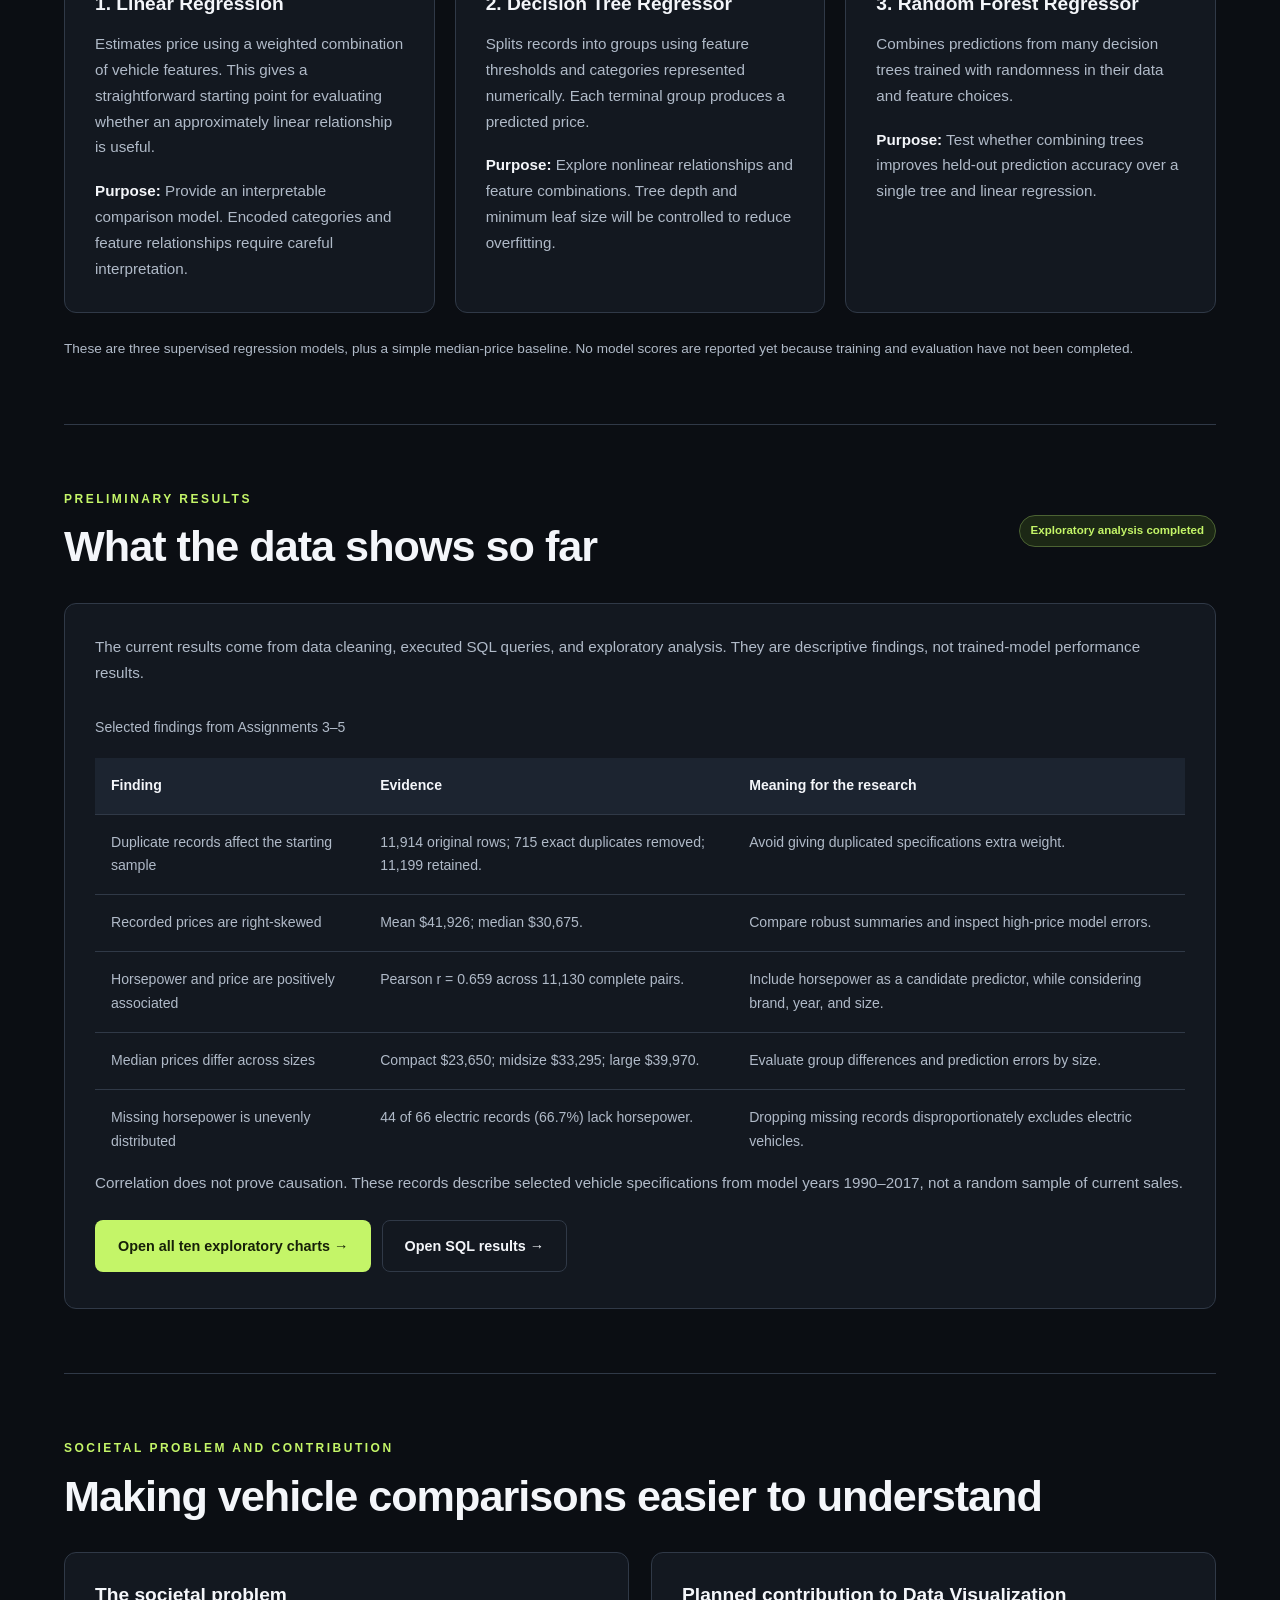
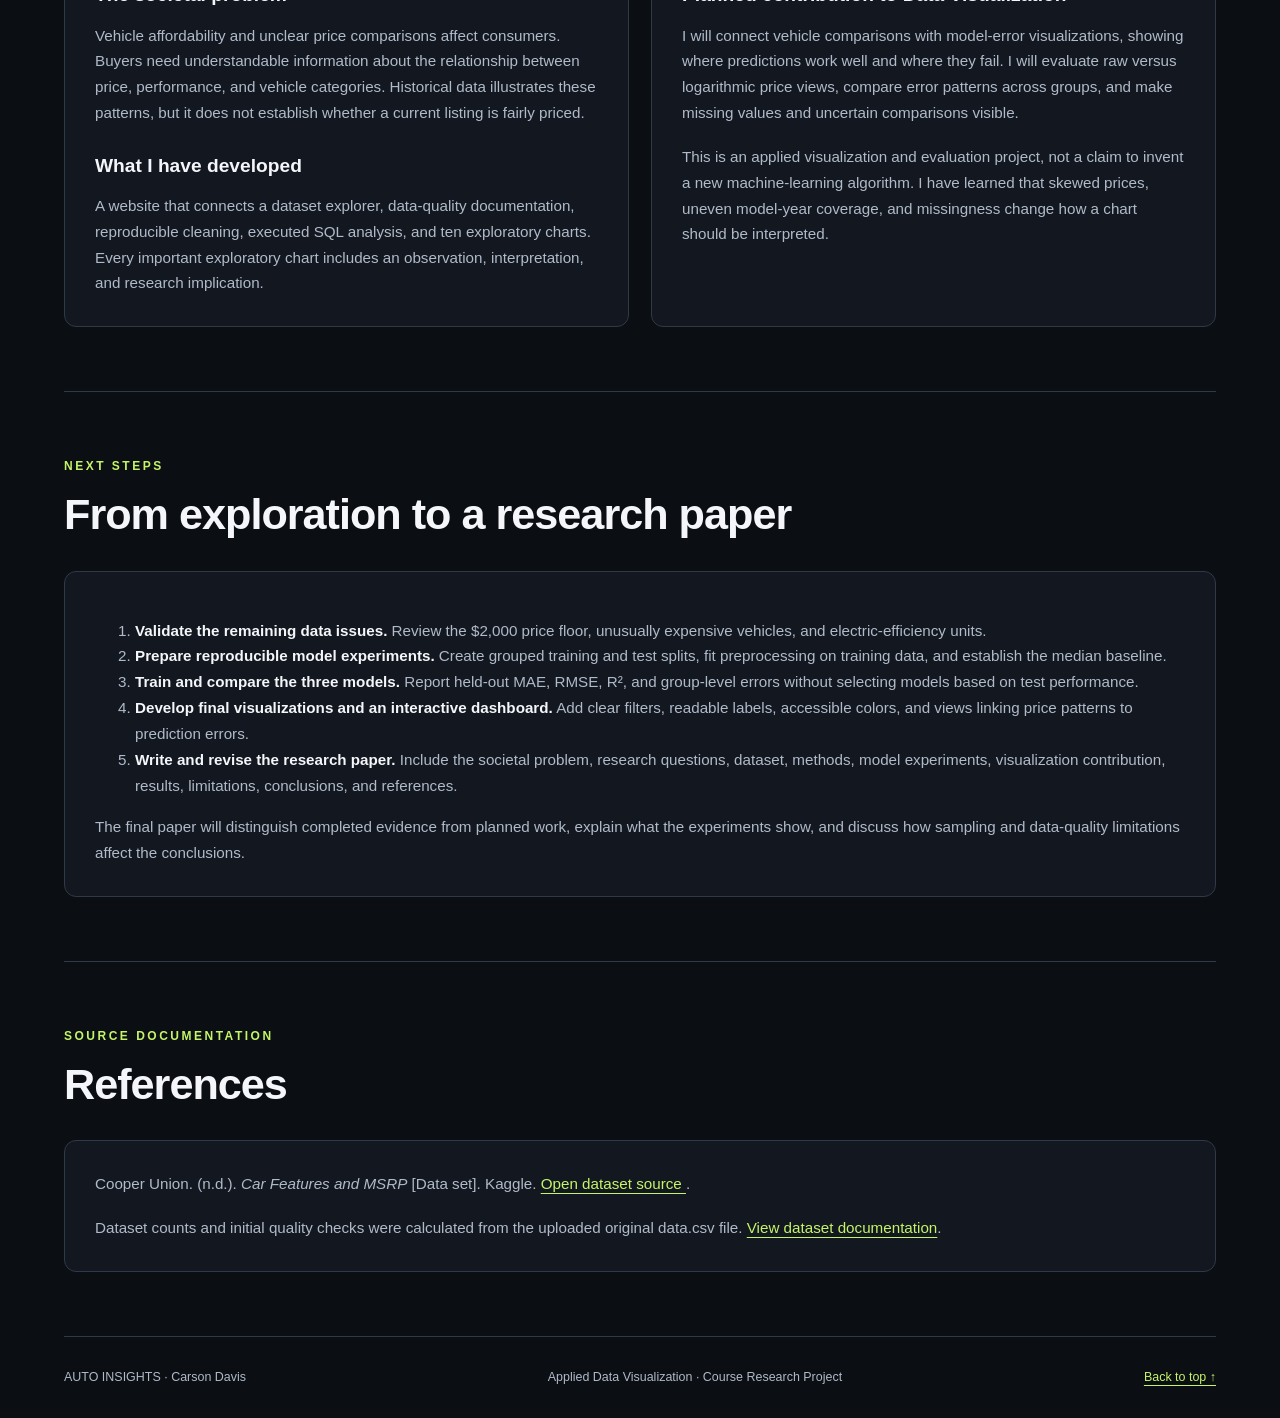
==== commit 1699e002: "Add files via upload" ====
--- a/index.html
+++ b/index.html
@@ -7,7 +7,12 @@
     content="A data visualization research project exploring vehicle features and MSRP.">
   <title>Auto Insights | Vehicle Price Research</title>
   <link rel="stylesheet" href="style.css">
-</head>
+<style>
+.site-header nav{flex-wrap:wrap}.assignment-card.active{opacity:1;border-color:var(--accent)}
+.assignment-card.active a{display:inline-block;font-weight:700}.table-wrap{overflow-x:auto}
+#midterm .button,#results .button{margin:6px 6px 6px 0}section{scroll-margin-top:130px}
+@media(max-width:700px){.site-header{position:static}section{scroll-margin-top:20px}.table-wrap table{min-width:650px}}
+</style></head>
 <body>
   <a class="skip-link" href="#main">Skip to content</a>
 
@@ -21,7 +26,7 @@
       <a href="assignment2.html">Assignment 2</a>
       <a href="assignment3.html">Assignment 3</a>
       <a href="#assignments">Assignments</a>
-      <a href="#references">References</a>
+      <a href="#midterm">Midterm</a><a href="#models">AI Models</a><a href="#results">Results</a><a href="#next-steps">Next Steps</a>
     </nav>
   </header>
 
@@ -45,7 +50,7 @@
           </a>
         </div>
 
-        <p class="author">Carson Davis · Semester Research Project</p>
+        <p><a class="button primary" href="#midterm">Start midterm presentation →</a></p><p class="author">Carson Davis · Semester Research Project</p>
       </div>
 
       <aside class="hero-card" aria-label="Project summary">
@@ -69,12 +74,11 @@
 
         <div class="summary-row">
           <span>Current work</span>
-          <strong>Proposal &amp; dataset inspection</strong>
+          <strong>Assignments 1–5 &amp; midterm review</strong>
         </div>
 
         <p class="card-note">
-          The original dataset has been inspected. Analytical findings
-          and charts will follow data preparation and analysis.
+          Data investigation, cleaning, SQL analysis, and ten exploratory charts are available. Predictive model experiments are the next phase.
         </p>
       </aside>
     </section>
@@ -85,7 +89,7 @@
           <p class="eyebrow">ASSIGNMENT 01</p>
           <h2>Research question &amp; proposal</h2>
         </div>
-        <span class="badge">Proposal draft</span>
+        <span class="badge">Research plan</span>
       </div>
 
       <div class="grid two-columns">
@@ -248,8 +252,7 @@
           </p>
           <p class="muted">
             The explorer preserves the original records, including
-            missing values and repeated rows. Cleaning decisions
-            will be documented separately.
+            missing values and repeated rows. Cleaning decisions are documented in Assignment 3, with 11,199 records retained after removing exact duplicates.
           </p>
         </div>
 
@@ -270,7 +273,7 @@
       <div class="assignment-grid">
         <article class="assignment-card active">
           <span class="assignment-number">01</span>
-          <span class="status">Draft available</span>
+          <span class="status">Available</span>
           <h3>Research Proposal</h3>
           <p>Problem, questions, variables, and hypotheses.</p>
           <a href="#proposal">Read proposal →</a>
@@ -294,19 +297,9 @@
           <a href="assignment3.html">Read Assignment 3 →</a>
         </article>
 
-        <article class="assignment-card">
-          <span class="assignment-number">04</span>
-          <span class="status">Planned</span>
-          <h3>SQL Analysis</h3>
-          <p>Queries, grouped comparisons, and documented results.</p>
-        </article>
-
-        <article class="assignment-card">
-          <span class="assignment-number">05</span>
-          <span class="status">Planned</span>
-          <h3>Exploratory Analysis</h3>
-          <p>Distributions, unusual values, and initial relationships.</p>
-        </article>
+        <article class="assignment-card active"><span class="assignment-number">04</span><span class="status">Report available</span><h3>SQL Analysis</h3><p>Eight executed SQL queries, result tables, and two visualizations.</p><a href="assignment4.html">Read Assignment 4 →</a></article>
+
+        <article class="assignment-card active"><span class="assignment-number">05</span><span class="status">Report available</span><h3>Exploratory Data Analysis</h3><p>Ten exploratory visualizations with observations, interpretations, and five research findings.</p><a href="assignment5.html">Read Assignment 5 →</a></article>
 
         <article class="assignment-card">
           <span class="assignment-number">06</span>
@@ -364,6 +357,49 @@
         the instructor.
       </p>
     </section>
+
+
+<section class="section" id="midterm">
+ <div class="section-heading"><div><p class="eyebrow">MIDTERM PRESENTATION</p><h2>My project so far</h2></div><span class="badge">Present directly from this website</span></div>
+ <div class="grid two-columns">
+  <article class="card"><h3>Project introduction</h3><p>My project is Auto Insights. I selected Cooper Union’s Car Features and MSRP dataset from Kaggle to investigate how vehicle specifications and brand relate to recorded prices.</p><p>I chose this topic because comparing cars provides a practical way to connect data analysis with consumer decisions. The dataset combines prices, horsepower, fuel economy, brand, and vehicle categories, which support several types of visual comparisons.</p><p>The problem is price transparency: buyers face many specifications and price differences without an easy way to compare them. My project explains patterns in this historical dataset. It does not provide current purchase prices or personalized buying advice.</p></article>
+  <article class="card"><h3>Website features to demonstrate</h3><ol><li>Use the navigation to move between the proposal, assignments, results, model plan, and next steps.</li><li>Open the <a href="dataset.html">dataset explorer</a> to inspect records and available search, filter, and sorting controls.</li><li>Open each completed assignment below to show the progression from raw data to exploratory findings.</li><li>Use the downloadable data, scripts, and SQL results to trace how the analysis was produced.</li></ol></article>
+ </div>
+ <article class="card" style="margin-top:24px"><h3>Live presentation order</h3><p><a href="#overview">1. Website overview</a> → <a href="#assignments">2. Previous assignments</a> → <a href="#proposal">3. Kaggle project and problem</a> → <a href="#research-plan">4. Research plan</a> → <a href="#models">5. Planned AI models</a> → <a href="#results">6. Preliminary results</a> → <a href="#next-steps">7. Next steps</a></p><p>Assignments 1–5 are available. Assignments 6–12 remain labeled Planned because they are future stages of the project.</p></article>
+</section>
+<section class="section" id="research-plan">
+ <div class="section-heading"><div><p class="eyebrow">RESEARCH PLAN</p><h2>Goals and experimental design</h2></div></div>
+ <div class="grid two-columns"><article class="card"><h3>What I want to accomplish</h3><ol><li>Describe how recorded MSRP differs across brands, vehicle sizes, and performance levels.</li><li>Identify data-quality issues that affect those comparisons.</li><li>Compare three predictive models to estimate recorded MSRP from available vehicle characteristics.</li><li>Build visual explanations of model errors and feature relationships.</li><li>Document the methods, results, limitations, and conclusions in a research paper.</li></ol></article><article class="card"><h3>Planned evaluation</h3><p>The prediction target will be recorded MSRP. Candidate predictors include brand, model year, horsepower, cylinders, vehicle size and style, transmission, and driven wheels. Fuel-economy fields will require unit checks before inclusion.</p><p>I will reserve approximately 20% of the data for testing, keeping each make–model group in only one split so related trims do not appear in both training and testing. I will tune models using grouped cross-validation within the training set.</p><p>Preprocessing will be fitted on training data only. Missing-value handling and category encoding will be applied consistently. MSRP-derived columns, including log10_msrp and price-outlier flags, will not be used as input features.</p></article></div>
+ <article class="card" style="margin-top:24px"><h3>How I will measure performance</h3><p>I will report MAE (average absolute error in dollars), RMSE (which gives larger errors more weight), and R² on the same held-out test records. A training-set median-price predictor will provide a simple baseline. I will also inspect predicted-versus-observed plots and errors by vehicle size, year, and price range.</p><p>Sensitivity checks will compare results with and without the $2,000 price-floor records and extreme-price records. These checks will be reported separately, with the same evaluation rules and explicit sample sizes.</p></article>
+</section>
+<section class="section" id="models">
+ <div class="section-heading"><div><p class="eyebrow">AI / MACHINE LEARNING</p><h2>Three planned prediction models</h2></div><span class="badge">Planned · not yet trained</span></div>
+ <div class="assignment-grid">
+ <article class="card"><h3>1. Linear Regression</h3><p>Estimates price using a weighted combination of vehicle features. This gives a straightforward starting point for evaluating whether an approximately linear relationship is useful.</p><p><strong>Purpose:</strong> Provide an interpretable comparison model. Encoded categories and feature relationships require careful interpretation.</p></article>
+ <article class="card"><h3>2. Decision Tree Regressor</h3><p>Splits records into groups using feature thresholds and categories represented numerically. Each terminal group produces a predicted price.</p><p><strong>Purpose:</strong> Explore nonlinear relationships and feature combinations. Tree depth and minimum leaf size will be controlled to reduce overfitting.</p></article>
+ <article class="card"><h3>3. Random Forest Regressor</h3><p>Combines predictions from many decision trees trained with randomness in their data and feature choices.</p><p><strong>Purpose:</strong> Test whether combining trees improves held-out prediction accuracy over a single tree and linear regression.</p></article>
+ </div><p class="section-note">These are three supervised regression models, plus a simple median-price baseline. No model scores are reported yet because training and evaluation have not been completed.</p>
+</section>
+<section class="section" id="results">
+ <div class="section-heading"><div><p class="eyebrow">PRELIMINARY RESULTS</p><h2>What the data shows so far</h2></div><span class="badge">Exploratory analysis completed</span></div>
+ <article class="card"><p>The current results come from data cleaning, executed SQL queries, and exploratory analysis. They are descriptive findings, not trained-model performance results.</p>
+ <div class="table-wrap"><table><caption>Selected findings from Assignments 3–5</caption><thead><tr><th>Finding</th><th>Evidence</th><th>Meaning for the research</th></tr></thead><tbody>
+ <tr><td>Duplicate records affect the starting sample</td><td>11,914 original rows; 715 exact duplicates removed; 11,199 retained.</td><td>Avoid giving duplicated specifications extra weight.</td></tr>
+ <tr><td>Recorded prices are right-skewed</td><td>Mean $41,926; median $30,675.</td><td>Compare robust summaries and inspect high-price model errors.</td></tr>
+ <tr><td>Horsepower and price are positively associated</td><td>Pearson r = 0.659 across 11,130 complete pairs.</td><td>Include horsepower as a candidate predictor, while considering brand, year, and size.</td></tr>
+ <tr><td>Median prices differ across sizes</td><td>Compact $23,650; midsize $33,295; large $39,970.</td><td>Evaluate group differences and prediction errors by size.</td></tr>
+ <tr><td>Missing horsepower is unevenly distributed</td><td>44 of 66 electric records (66.7%) lack horsepower.</td><td>Dropping missing records disproportionately excludes electric vehicles.</td></tr>
+ </tbody></table></div><p>Correlation does not prove causation. These records describe selected vehicle specifications from model years 1990–2017, not a random sample of current sales.</p>
+ <p><a class="button primary" href="assignment5.html">Open all ten exploratory charts →</a> <a class="button secondary" href="assignment4.html">Open SQL results →</a></p></article>
+</section>
+<section class="section" id="contribution">
+ <div class="section-heading"><div><p class="eyebrow">SOCIETAL PROBLEM AND CONTRIBUTION</p><h2>Making vehicle comparisons easier to understand</h2></div></div>
+ <div class="grid two-columns"><article class="card"><h3>The societal problem</h3><p>Vehicle affordability and unclear price comparisons affect consumers. Buyers need understandable information about the relationship between price, performance, and vehicle categories. Historical data illustrates these patterns, but it does not establish whether a current listing is fairly priced.</p><h3>What I have developed</h3><p>A website that connects a dataset explorer, data-quality documentation, reproducible cleaning, executed SQL analysis, and ten exploratory charts. Every important exploratory chart includes an observation, interpretation, and research implication.</p></article><article class="card"><h3>Planned contribution to Data Visualization</h3><p>I will connect vehicle comparisons with model-error visualizations, showing where predictions work well and where they fail. I will evaluate raw versus logarithmic price views, compare error patterns across groups, and make missing values and uncertain comparisons visible.</p><p>This is an applied visualization and evaluation project, not a claim to invent a new machine-learning algorithm. I have learned that skewed prices, uneven model-year coverage, and missingness change how a chart should be interpreted.</p></article></div>
+</section>
+<section class="section" id="next-steps">
+ <div class="section-heading"><div><p class="eyebrow">NEXT STEPS</p><h2>From exploration to a research paper</h2></div></div>
+ <article class="card"><ol><li><strong>Validate the remaining data issues.</strong> Review the $2,000 price floor, unusually expensive vehicles, and electric-efficiency units.</li><li><strong>Prepare reproducible model experiments.</strong> Create grouped training and test splits, fit preprocessing on training data, and establish the median baseline.</li><li><strong>Train and compare the three models.</strong> Report held-out MAE, RMSE, R², and group-level errors without selecting models based on test performance.</li><li><strong>Develop final visualizations and an interactive dashboard.</strong> Add clear filters, readable labels, accessible colors, and views linking price patterns to prediction errors.</li><li><strong>Write and revise the research paper.</strong> Include the societal problem, research questions, dataset, methods, model experiments, visualization contribution, results, limitations, conclusions, and references.</li></ol><p>The final paper will distinguish completed evidence from planned work, explain what the experiments show, and discuss how sampling and data-quality limitations affect the conclusions.</p></article>
+</section>
 
     <section class="section" id="references">
       <div class="section-heading">
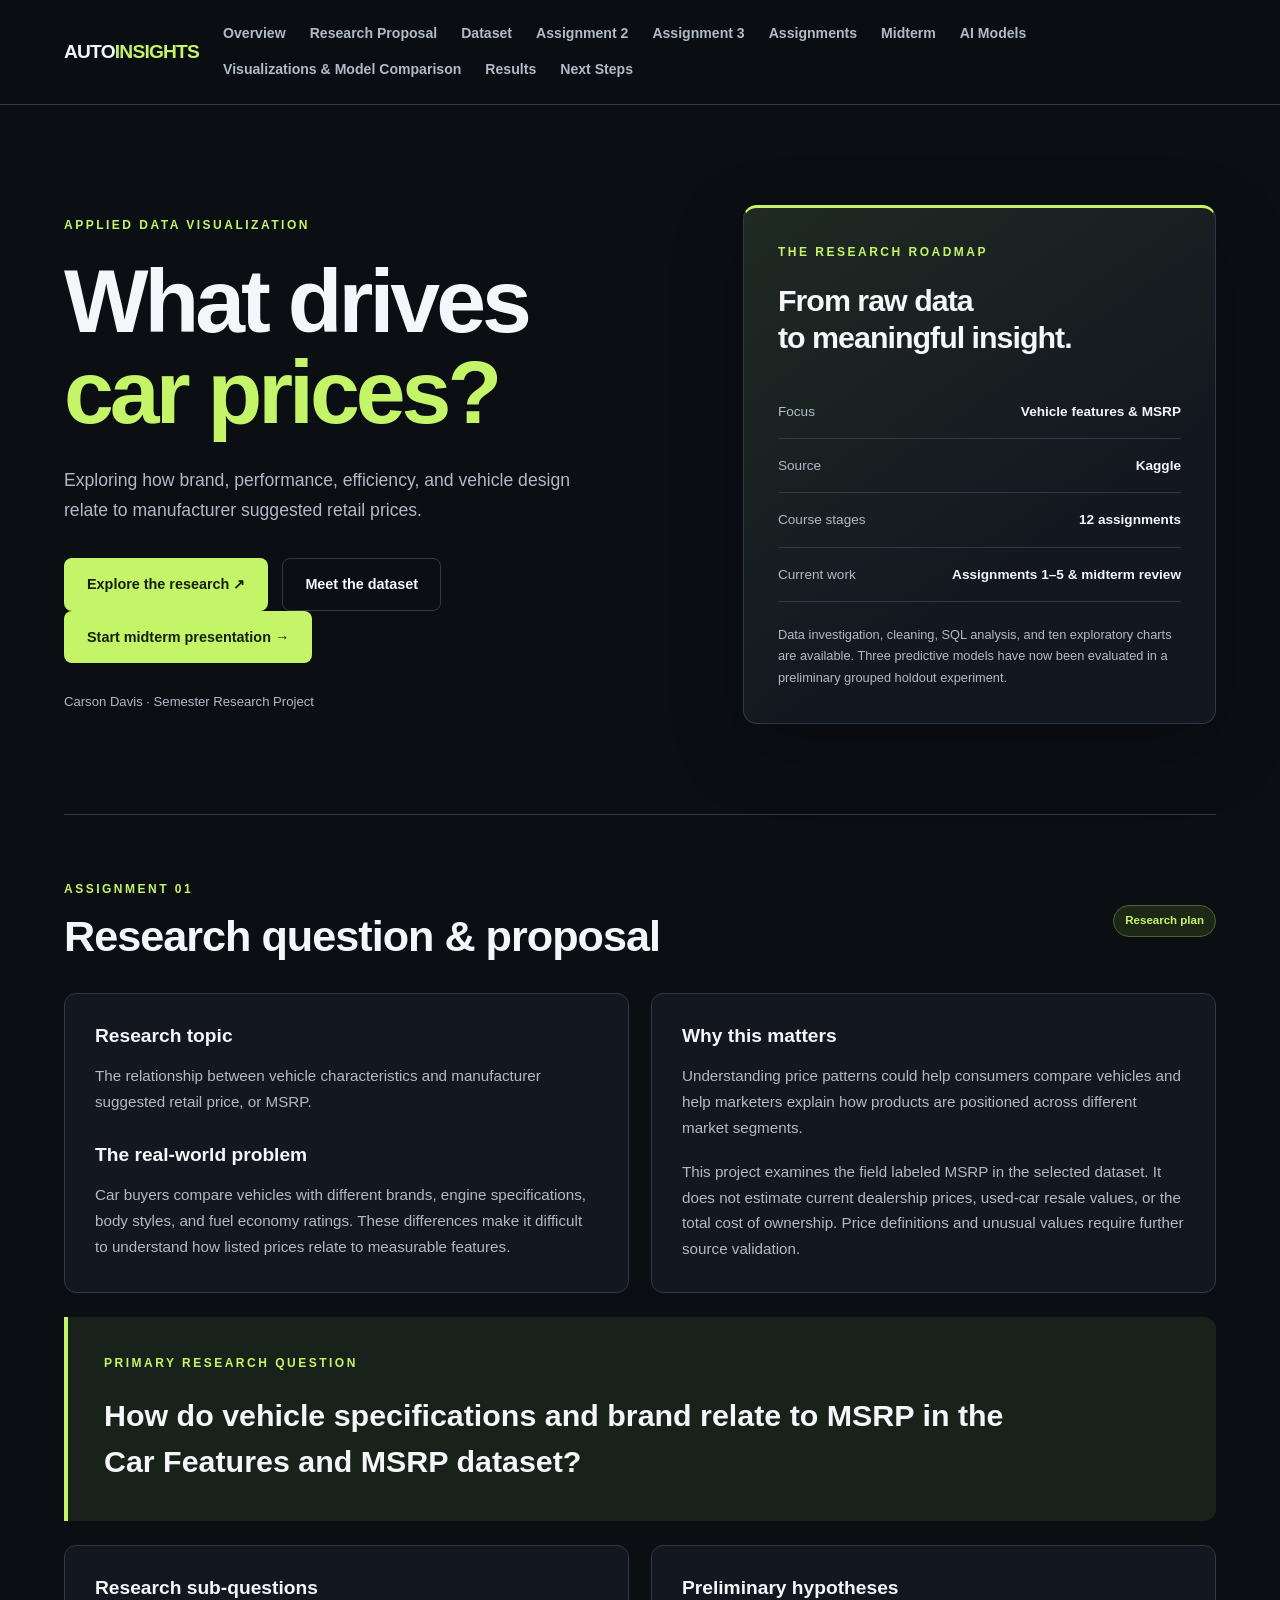
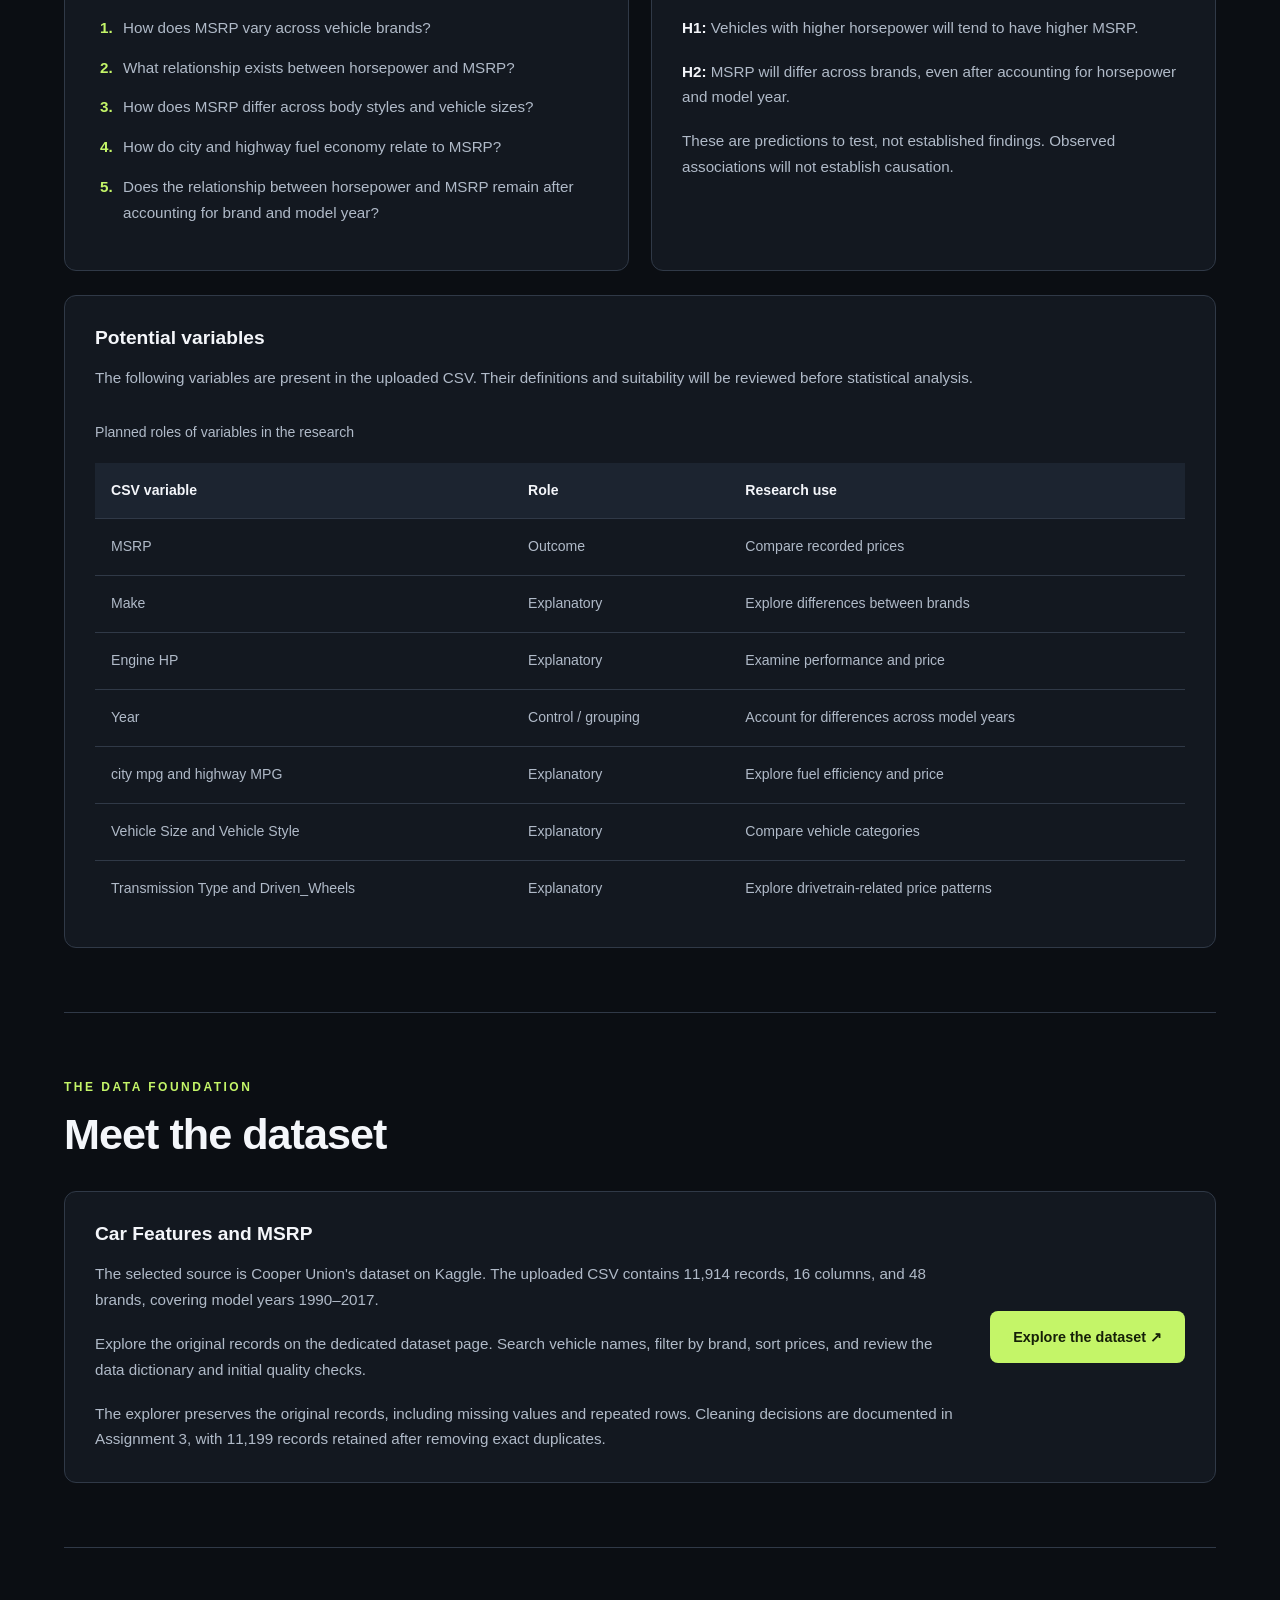
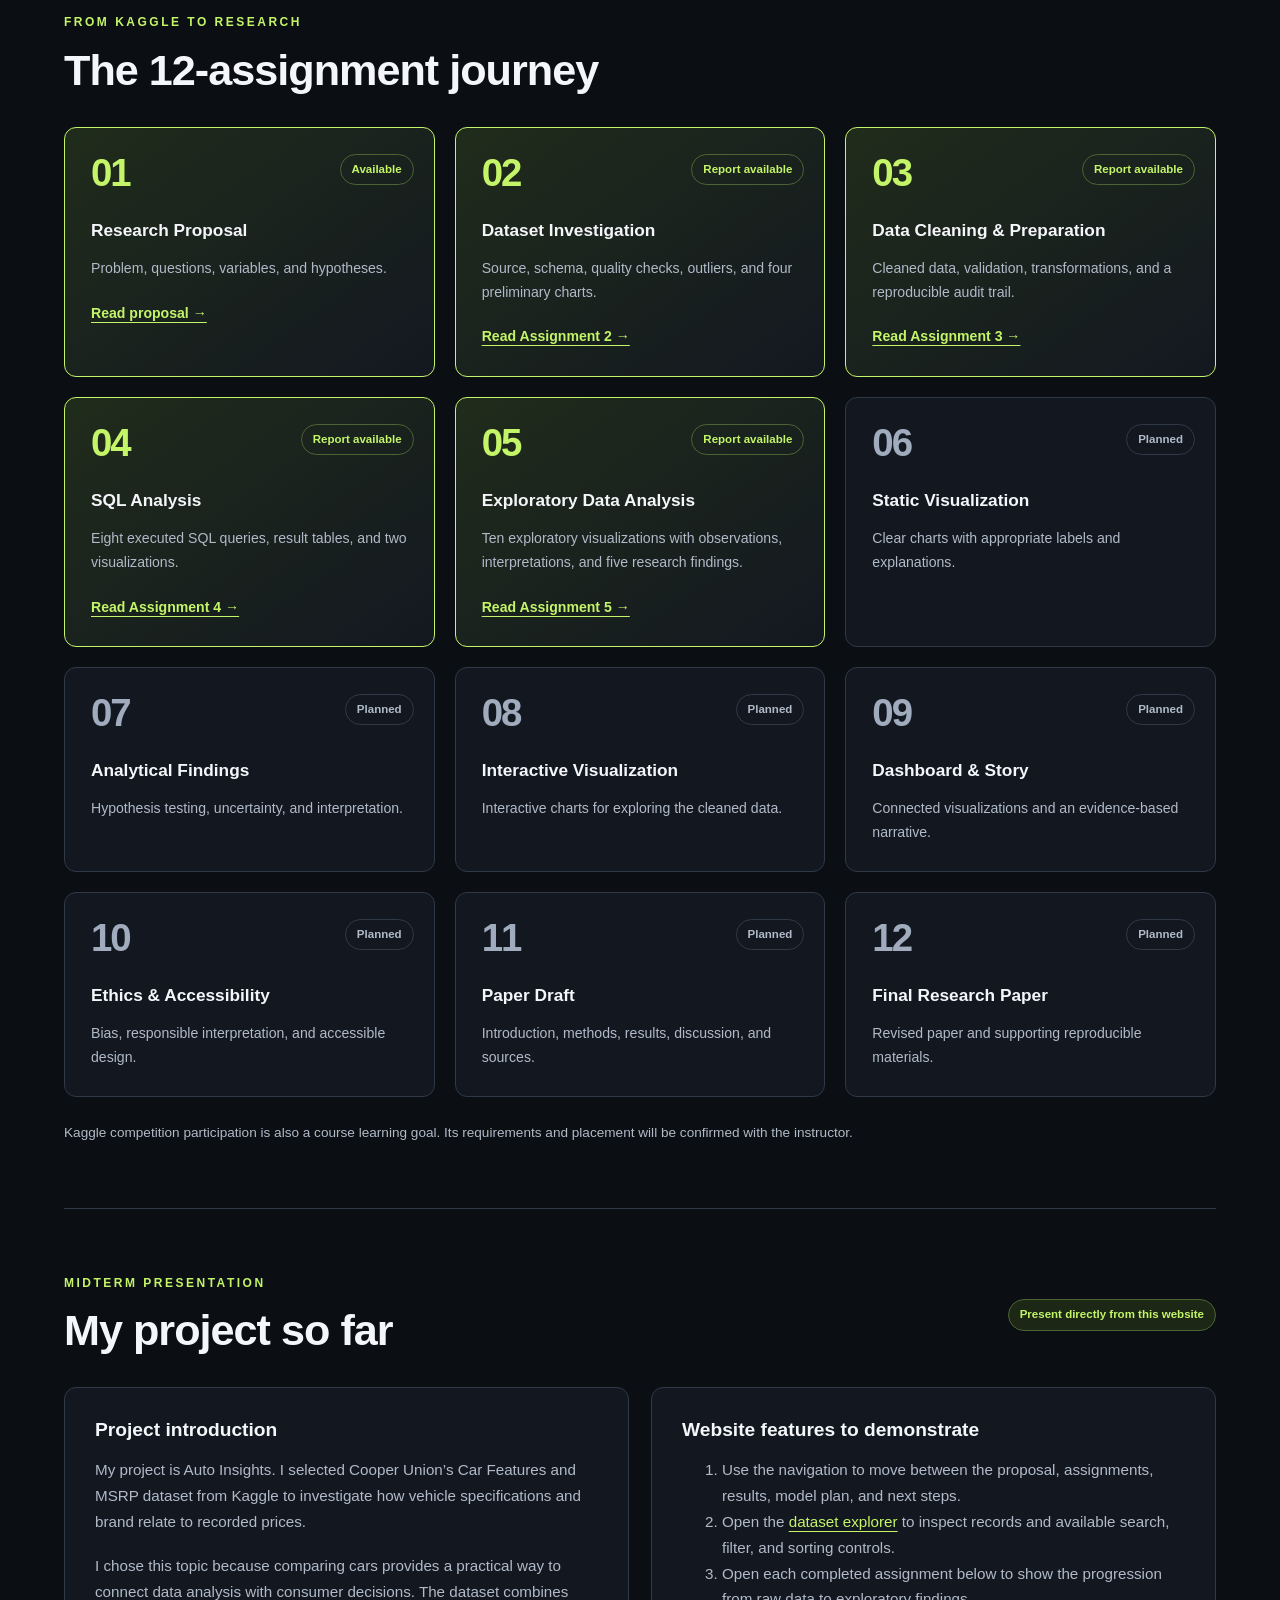
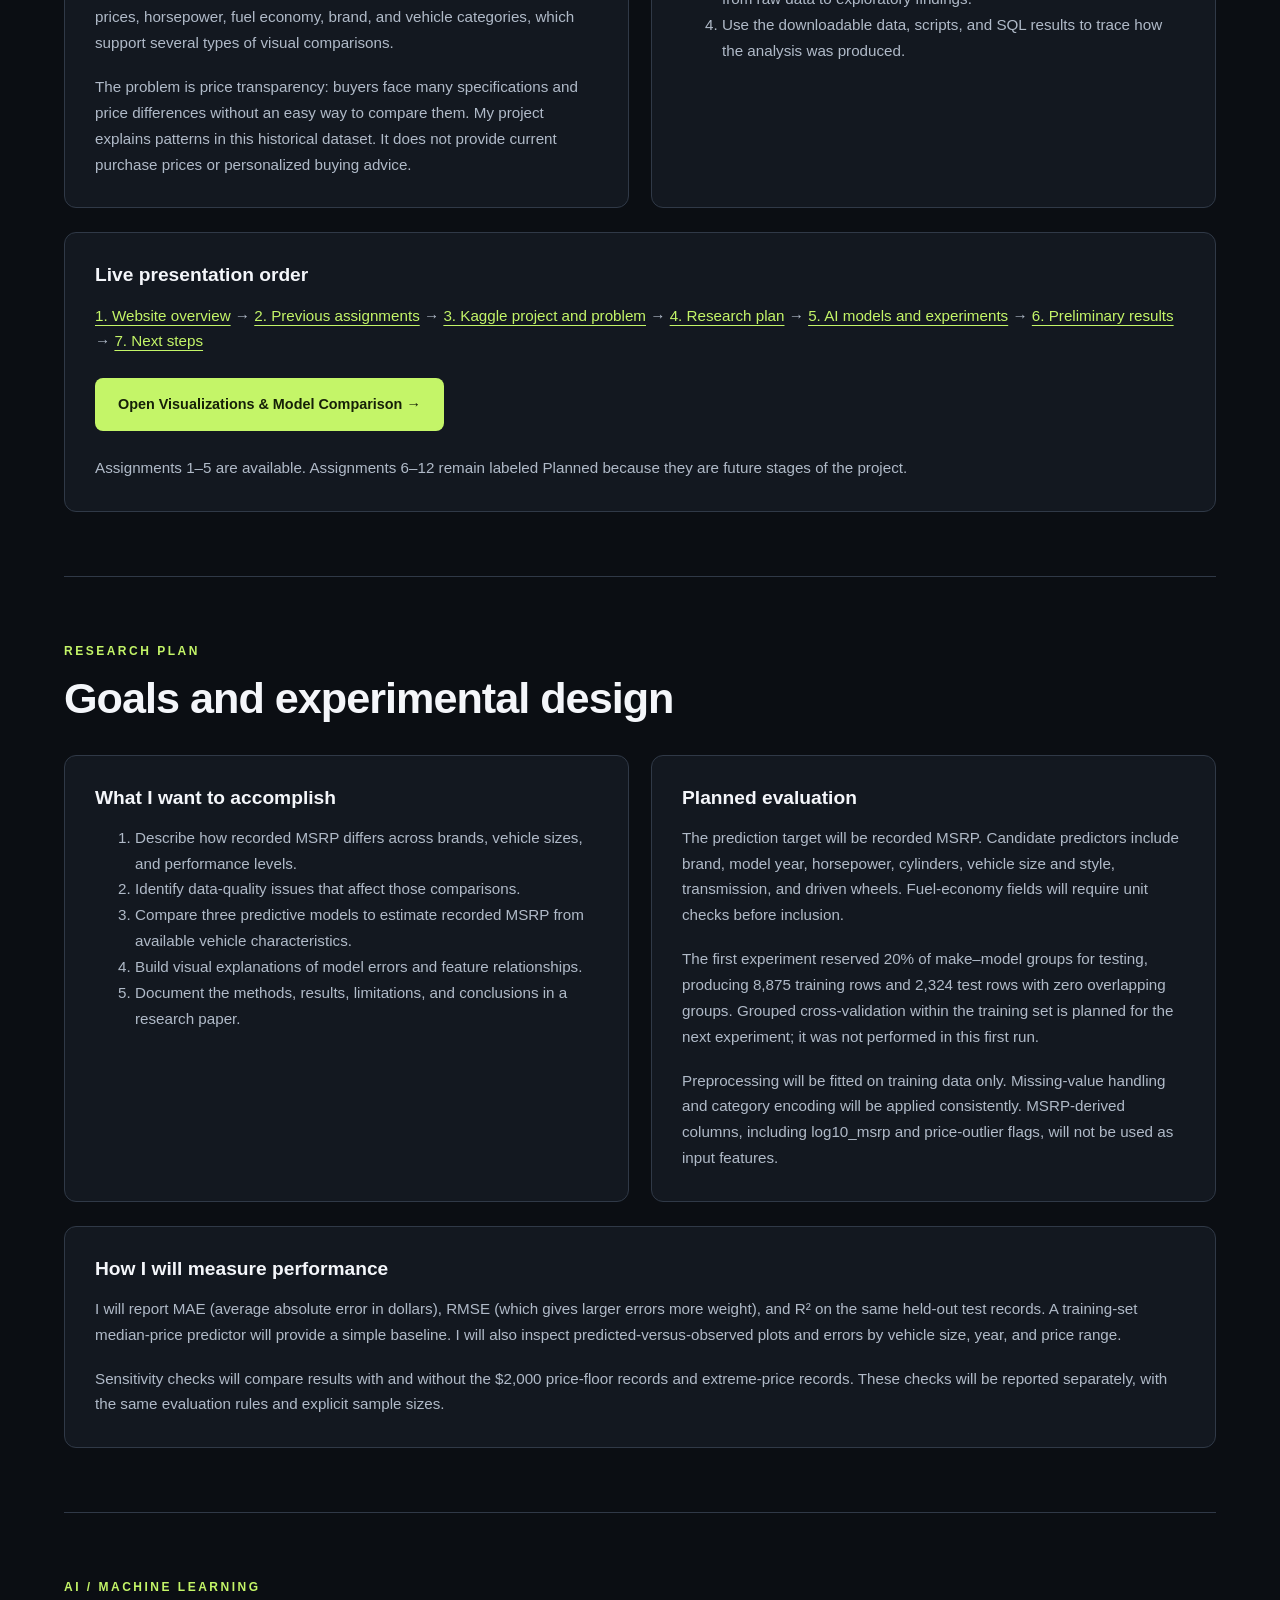
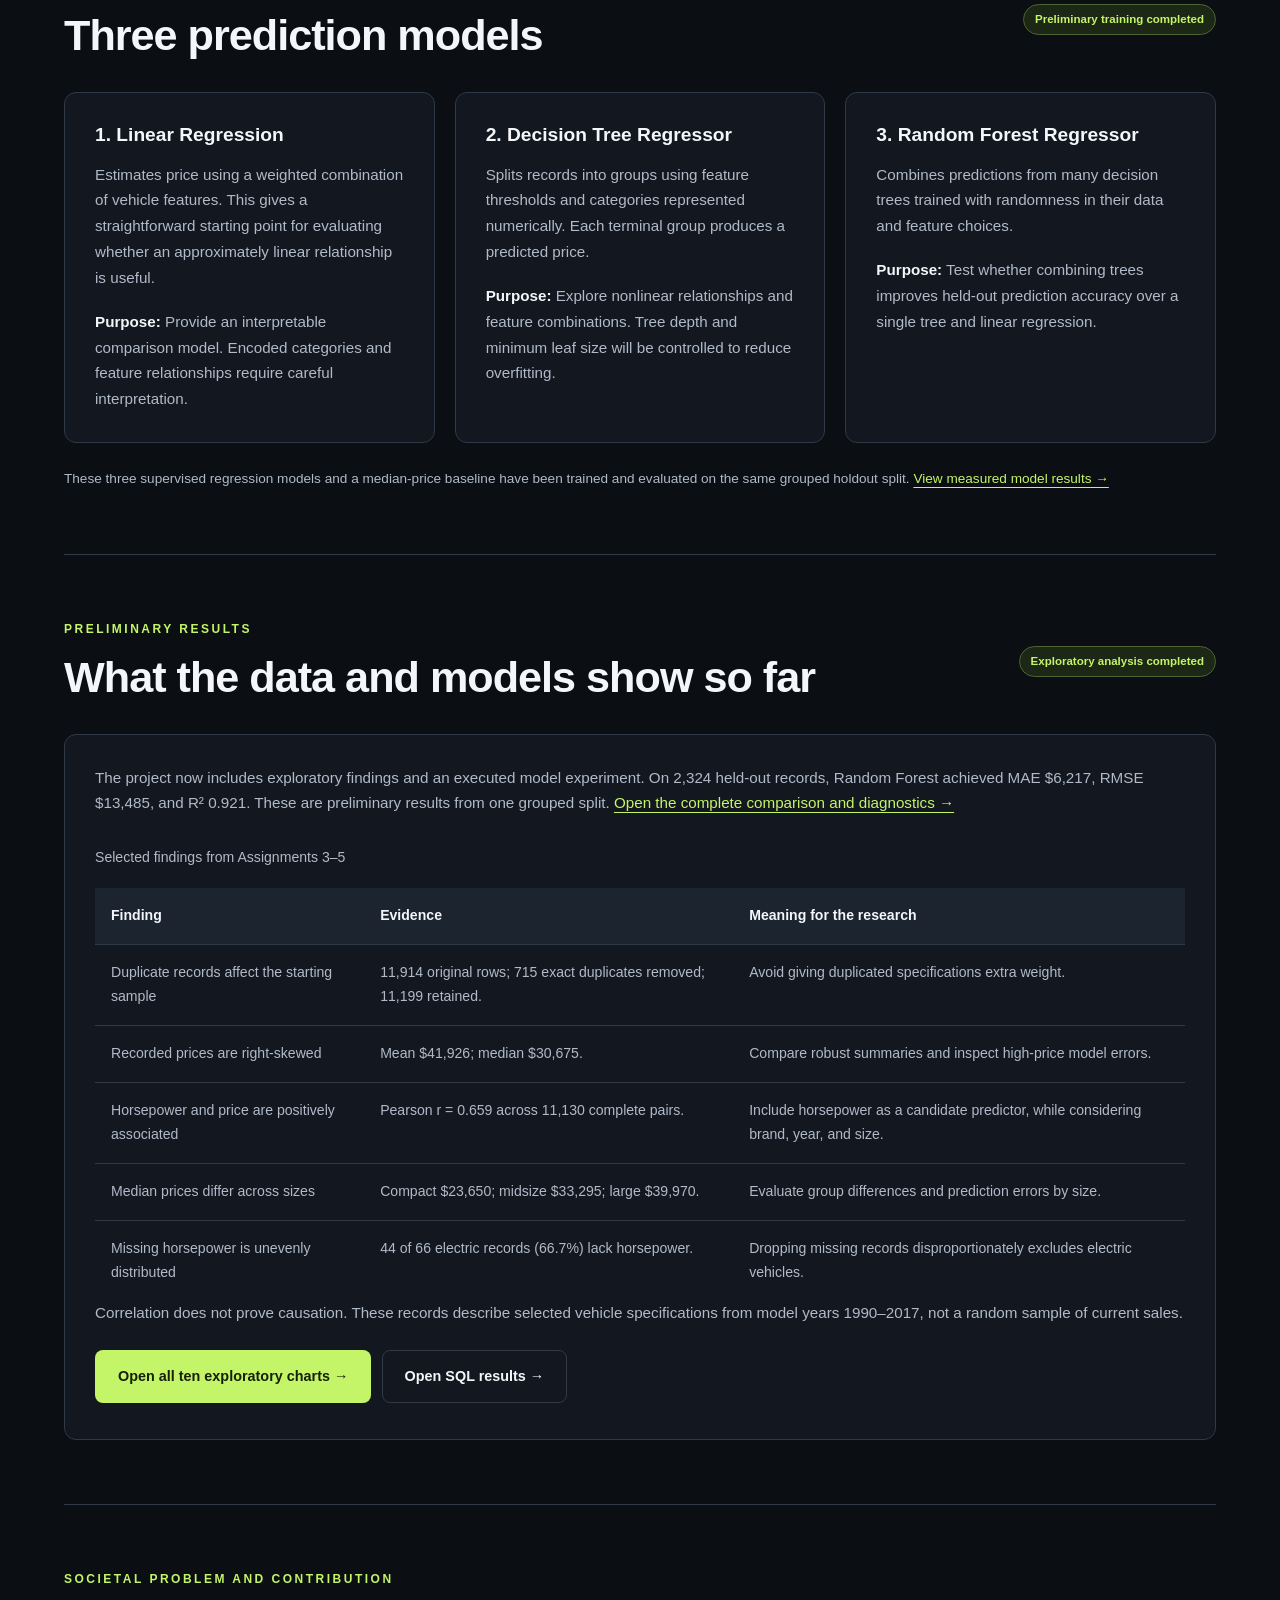
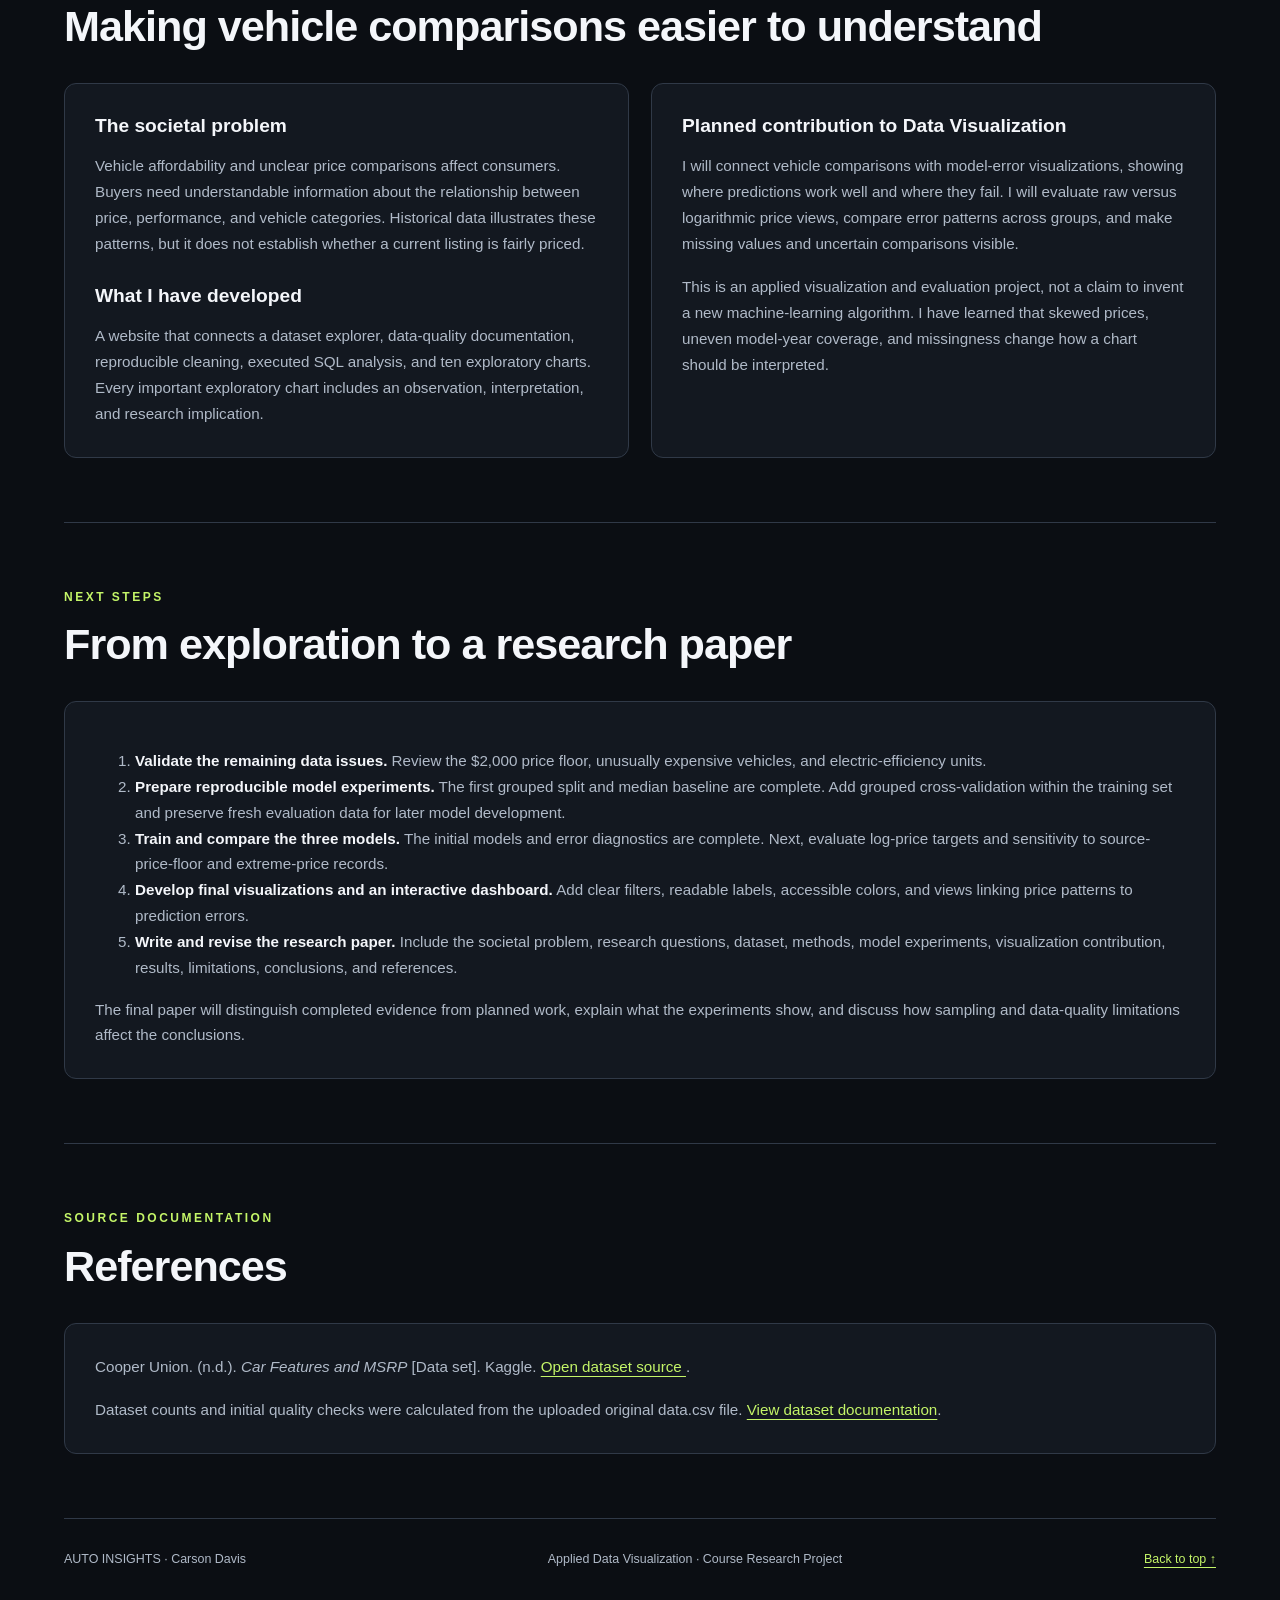
==== commit cdf47cb4: "Add files via upload" ====
--- a/index.html
+++ b/index.html
@@ -26,7 +26,7 @@
       <a href="assignment2.html">Assignment 2</a>
       <a href="assignment3.html">Assignment 3</a>
       <a href="#assignments">Assignments</a>
-      <a href="#midterm">Midterm</a><a href="#models">AI Models</a><a href="#results">Results</a><a href="#next-steps">Next Steps</a>
+      <a href="#midterm">Midterm</a><a href="#models">AI Models</a><a href="visualizations.html">Visualizations &amp; Model Comparison</a><a href="#results">Results</a><a href="#next-steps">Next Steps</a>
     </nav>
   </header>
 
@@ -78,7 +78,7 @@
         </div>
 
         <p class="card-note">
-          Data investigation, cleaning, SQL analysis, and ten exploratory charts are available. Predictive model experiments are the next phase.
+          Data investigation, cleaning, SQL analysis, and ten exploratory charts are available. Three predictive models have now been evaluated in a preliminary grouped holdout experiment.
         </p>
       </aside>
     </section>
@@ -365,24 +365,24 @@
   <article class="card"><h3>Project introduction</h3><p>My project is Auto Insights. I selected Cooper Union’s Car Features and MSRP dataset from Kaggle to investigate how vehicle specifications and brand relate to recorded prices.</p><p>I chose this topic because comparing cars provides a practical way to connect data analysis with consumer decisions. The dataset combines prices, horsepower, fuel economy, brand, and vehicle categories, which support several types of visual comparisons.</p><p>The problem is price transparency: buyers face many specifications and price differences without an easy way to compare them. My project explains patterns in this historical dataset. It does not provide current purchase prices or personalized buying advice.</p></article>
   <article class="card"><h3>Website features to demonstrate</h3><ol><li>Use the navigation to move between the proposal, assignments, results, model plan, and next steps.</li><li>Open the <a href="dataset.html">dataset explorer</a> to inspect records and available search, filter, and sorting controls.</li><li>Open each completed assignment below to show the progression from raw data to exploratory findings.</li><li>Use the downloadable data, scripts, and SQL results to trace how the analysis was produced.</li></ol></article>
  </div>
- <article class="card" style="margin-top:24px"><h3>Live presentation order</h3><p><a href="#overview">1. Website overview</a> → <a href="#assignments">2. Previous assignments</a> → <a href="#proposal">3. Kaggle project and problem</a> → <a href="#research-plan">4. Research plan</a> → <a href="#models">5. Planned AI models</a> → <a href="#results">6. Preliminary results</a> → <a href="#next-steps">7. Next steps</a></p><p>Assignments 1–5 are available. Assignments 6–12 remain labeled Planned because they are future stages of the project.</p></article>
+ <article class="card" style="margin-top:24px"><h3>Live presentation order</h3><p><a href="#overview">1. Website overview</a> → <a href="#assignments">2. Previous assignments</a> → <a href="#proposal">3. Kaggle project and problem</a> → <a href="#research-plan">4. Research plan</a> → <a href="#models">5. AI models and experiments</a> → <a href="#results">6. Preliminary results</a> → <a href="#next-steps">7. Next steps</a></p><p><a class="button primary" href="visualizations.html">Open Visualizations &amp; Model Comparison →</a></p><p>Assignments 1–5 are available. Assignments 6–12 remain labeled Planned because they are future stages of the project.</p></article>
 </section>
 <section class="section" id="research-plan">
  <div class="section-heading"><div><p class="eyebrow">RESEARCH PLAN</p><h2>Goals and experimental design</h2></div></div>
- <div class="grid two-columns"><article class="card"><h3>What I want to accomplish</h3><ol><li>Describe how recorded MSRP differs across brands, vehicle sizes, and performance levels.</li><li>Identify data-quality issues that affect those comparisons.</li><li>Compare three predictive models to estimate recorded MSRP from available vehicle characteristics.</li><li>Build visual explanations of model errors and feature relationships.</li><li>Document the methods, results, limitations, and conclusions in a research paper.</li></ol></article><article class="card"><h3>Planned evaluation</h3><p>The prediction target will be recorded MSRP. Candidate predictors include brand, model year, horsepower, cylinders, vehicle size and style, transmission, and driven wheels. Fuel-economy fields will require unit checks before inclusion.</p><p>I will reserve approximately 20% of the data for testing, keeping each make–model group in only one split so related trims do not appear in both training and testing. I will tune models using grouped cross-validation within the training set.</p><p>Preprocessing will be fitted on training data only. Missing-value handling and category encoding will be applied consistently. MSRP-derived columns, including log10_msrp and price-outlier flags, will not be used as input features.</p></article></div>
+ <div class="grid two-columns"><article class="card"><h3>What I want to accomplish</h3><ol><li>Describe how recorded MSRP differs across brands, vehicle sizes, and performance levels.</li><li>Identify data-quality issues that affect those comparisons.</li><li>Compare three predictive models to estimate recorded MSRP from available vehicle characteristics.</li><li>Build visual explanations of model errors and feature relationships.</li><li>Document the methods, results, limitations, and conclusions in a research paper.</li></ol></article><article class="card"><h3>Planned evaluation</h3><p>The prediction target will be recorded MSRP. Candidate predictors include brand, model year, horsepower, cylinders, vehicle size and style, transmission, and driven wheels. Fuel-economy fields will require unit checks before inclusion.</p><p>The first experiment reserved 20% of make–model groups for testing, producing 8,875 training rows and 2,324 test rows with zero overlapping groups. Grouped cross-validation within the training set is planned for the next experiment; it was not performed in this first run.</p><p>Preprocessing will be fitted on training data only. Missing-value handling and category encoding will be applied consistently. MSRP-derived columns, including log10_msrp and price-outlier flags, will not be used as input features.</p></article></div>
  <article class="card" style="margin-top:24px"><h3>How I will measure performance</h3><p>I will report MAE (average absolute error in dollars), RMSE (which gives larger errors more weight), and R² on the same held-out test records. A training-set median-price predictor will provide a simple baseline. I will also inspect predicted-versus-observed plots and errors by vehicle size, year, and price range.</p><p>Sensitivity checks will compare results with and without the $2,000 price-floor records and extreme-price records. These checks will be reported separately, with the same evaluation rules and explicit sample sizes.</p></article>
 </section>
 <section class="section" id="models">
- <div class="section-heading"><div><p class="eyebrow">AI / MACHINE LEARNING</p><h2>Three planned prediction models</h2></div><span class="badge">Planned · not yet trained</span></div>
+ <div class="section-heading"><div><p class="eyebrow">AI / MACHINE LEARNING</p><h2>Three prediction models</h2></div><span class="badge">Preliminary training completed</span></div>
  <div class="assignment-grid">
  <article class="card"><h3>1. Linear Regression</h3><p>Estimates price using a weighted combination of vehicle features. This gives a straightforward starting point for evaluating whether an approximately linear relationship is useful.</p><p><strong>Purpose:</strong> Provide an interpretable comparison model. Encoded categories and feature relationships require careful interpretation.</p></article>
  <article class="card"><h3>2. Decision Tree Regressor</h3><p>Splits records into groups using feature thresholds and categories represented numerically. Each terminal group produces a predicted price.</p><p><strong>Purpose:</strong> Explore nonlinear relationships and feature combinations. Tree depth and minimum leaf size will be controlled to reduce overfitting.</p></article>
  <article class="card"><h3>3. Random Forest Regressor</h3><p>Combines predictions from many decision trees trained with randomness in their data and feature choices.</p><p><strong>Purpose:</strong> Test whether combining trees improves held-out prediction accuracy over a single tree and linear regression.</p></article>
- </div><p class="section-note">These are three supervised regression models, plus a simple median-price baseline. No model scores are reported yet because training and evaluation have not been completed.</p>
+ </div><p class="section-note">These three supervised regression models and a median-price baseline have been trained and evaluated on the same grouped holdout split. <a href="visualizations.html#comparison">View measured model results →</a></p>
 </section>
 <section class="section" id="results">
- <div class="section-heading"><div><p class="eyebrow">PRELIMINARY RESULTS</p><h2>What the data shows so far</h2></div><span class="badge">Exploratory analysis completed</span></div>
- <article class="card"><p>The current results come from data cleaning, executed SQL queries, and exploratory analysis. They are descriptive findings, not trained-model performance results.</p>
+ <div class="section-heading"><div><p class="eyebrow">PRELIMINARY RESULTS</p><h2>What the data and models show so far</h2></div><span class="badge">Exploratory analysis completed</span></div>
+ <article class="card"><p>The project now includes exploratory findings and an executed model experiment. On 2,324 held-out records, Random Forest achieved MAE $6,217, RMSE $13,485, and R² 0.921. These are preliminary results from one grouped split. <a href="visualizations.html#comparison">Open the complete comparison and diagnostics →</a></p>
  <div class="table-wrap"><table><caption>Selected findings from Assignments 3–5</caption><thead><tr><th>Finding</th><th>Evidence</th><th>Meaning for the research</th></tr></thead><tbody>
  <tr><td>Duplicate records affect the starting sample</td><td>11,914 original rows; 715 exact duplicates removed; 11,199 retained.</td><td>Avoid giving duplicated specifications extra weight.</td></tr>
  <tr><td>Recorded prices are right-skewed</td><td>Mean $41,926; median $30,675.</td><td>Compare robust summaries and inspect high-price model errors.</td></tr>
@@ -398,7 +398,7 @@
 </section>
 <section class="section" id="next-steps">
  <div class="section-heading"><div><p class="eyebrow">NEXT STEPS</p><h2>From exploration to a research paper</h2></div></div>
- <article class="card"><ol><li><strong>Validate the remaining data issues.</strong> Review the $2,000 price floor, unusually expensive vehicles, and electric-efficiency units.</li><li><strong>Prepare reproducible model experiments.</strong> Create grouped training and test splits, fit preprocessing on training data, and establish the median baseline.</li><li><strong>Train and compare the three models.</strong> Report held-out MAE, RMSE, R², and group-level errors without selecting models based on test performance.</li><li><strong>Develop final visualizations and an interactive dashboard.</strong> Add clear filters, readable labels, accessible colors, and views linking price patterns to prediction errors.</li><li><strong>Write and revise the research paper.</strong> Include the societal problem, research questions, dataset, methods, model experiments, visualization contribution, results, limitations, conclusions, and references.</li></ol><p>The final paper will distinguish completed evidence from planned work, explain what the experiments show, and discuss how sampling and data-quality limitations affect the conclusions.</p></article>
+ <article class="card"><ol><li><strong>Validate the remaining data issues.</strong> Review the $2,000 price floor, unusually expensive vehicles, and electric-efficiency units.</li><li><strong>Prepare reproducible model experiments.</strong> The first grouped split and median baseline are complete. Add grouped cross-validation within the training set and preserve fresh evaluation data for later model development.</li><li><strong>Train and compare the three models.</strong> The initial models and error diagnostics are complete. Next, evaluate log-price targets and sensitivity to source-price-floor and extreme-price records.</li><li><strong>Develop final visualizations and an interactive dashboard.</strong> Add clear filters, readable labels, accessible colors, and views linking price patterns to prediction errors.</li><li><strong>Write and revise the research paper.</strong> Include the societal problem, research questions, dataset, methods, model experiments, visualization contribution, results, limitations, conclusions, and references.</li></ol><p>The final paper will distinguish completed evidence from planned work, explain what the experiments show, and discuss how sampling and data-quality limitations affect the conclusions.</p></article>
 </section>
 
     <section class="section" id="references">
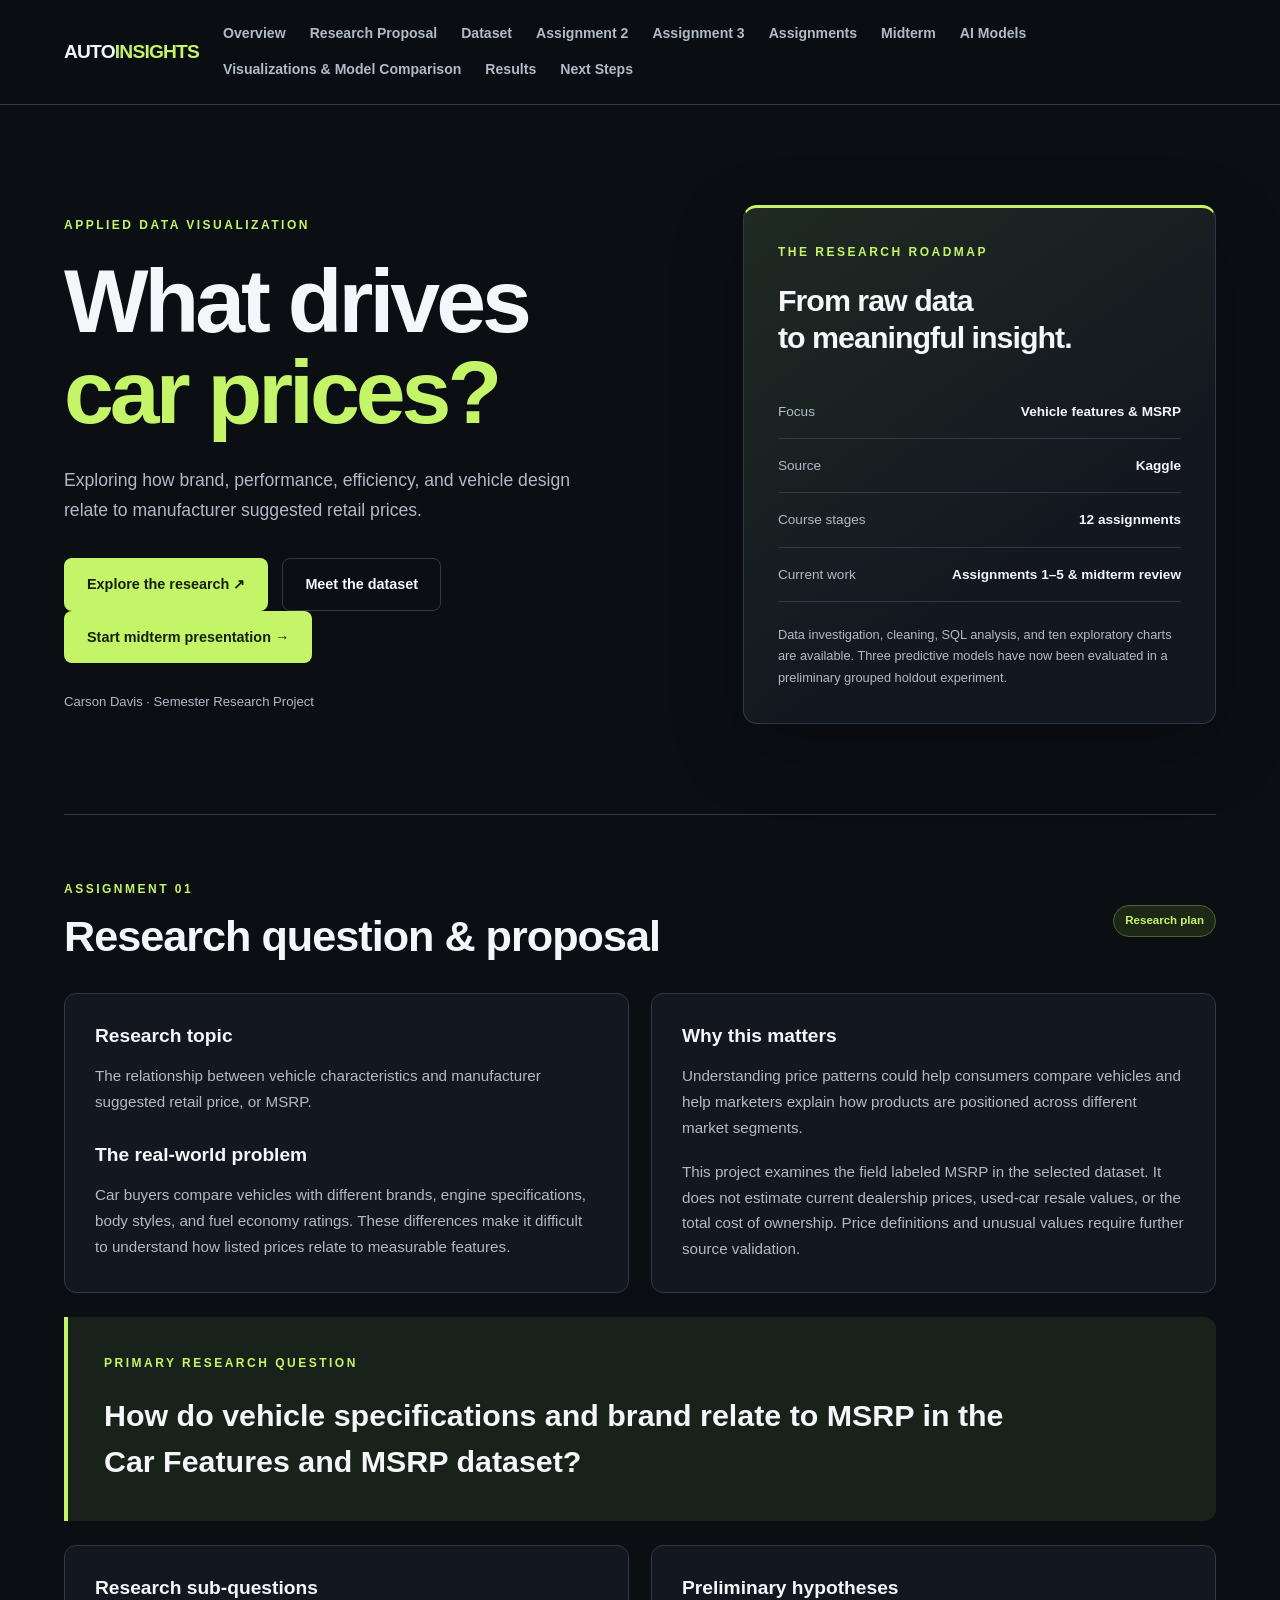
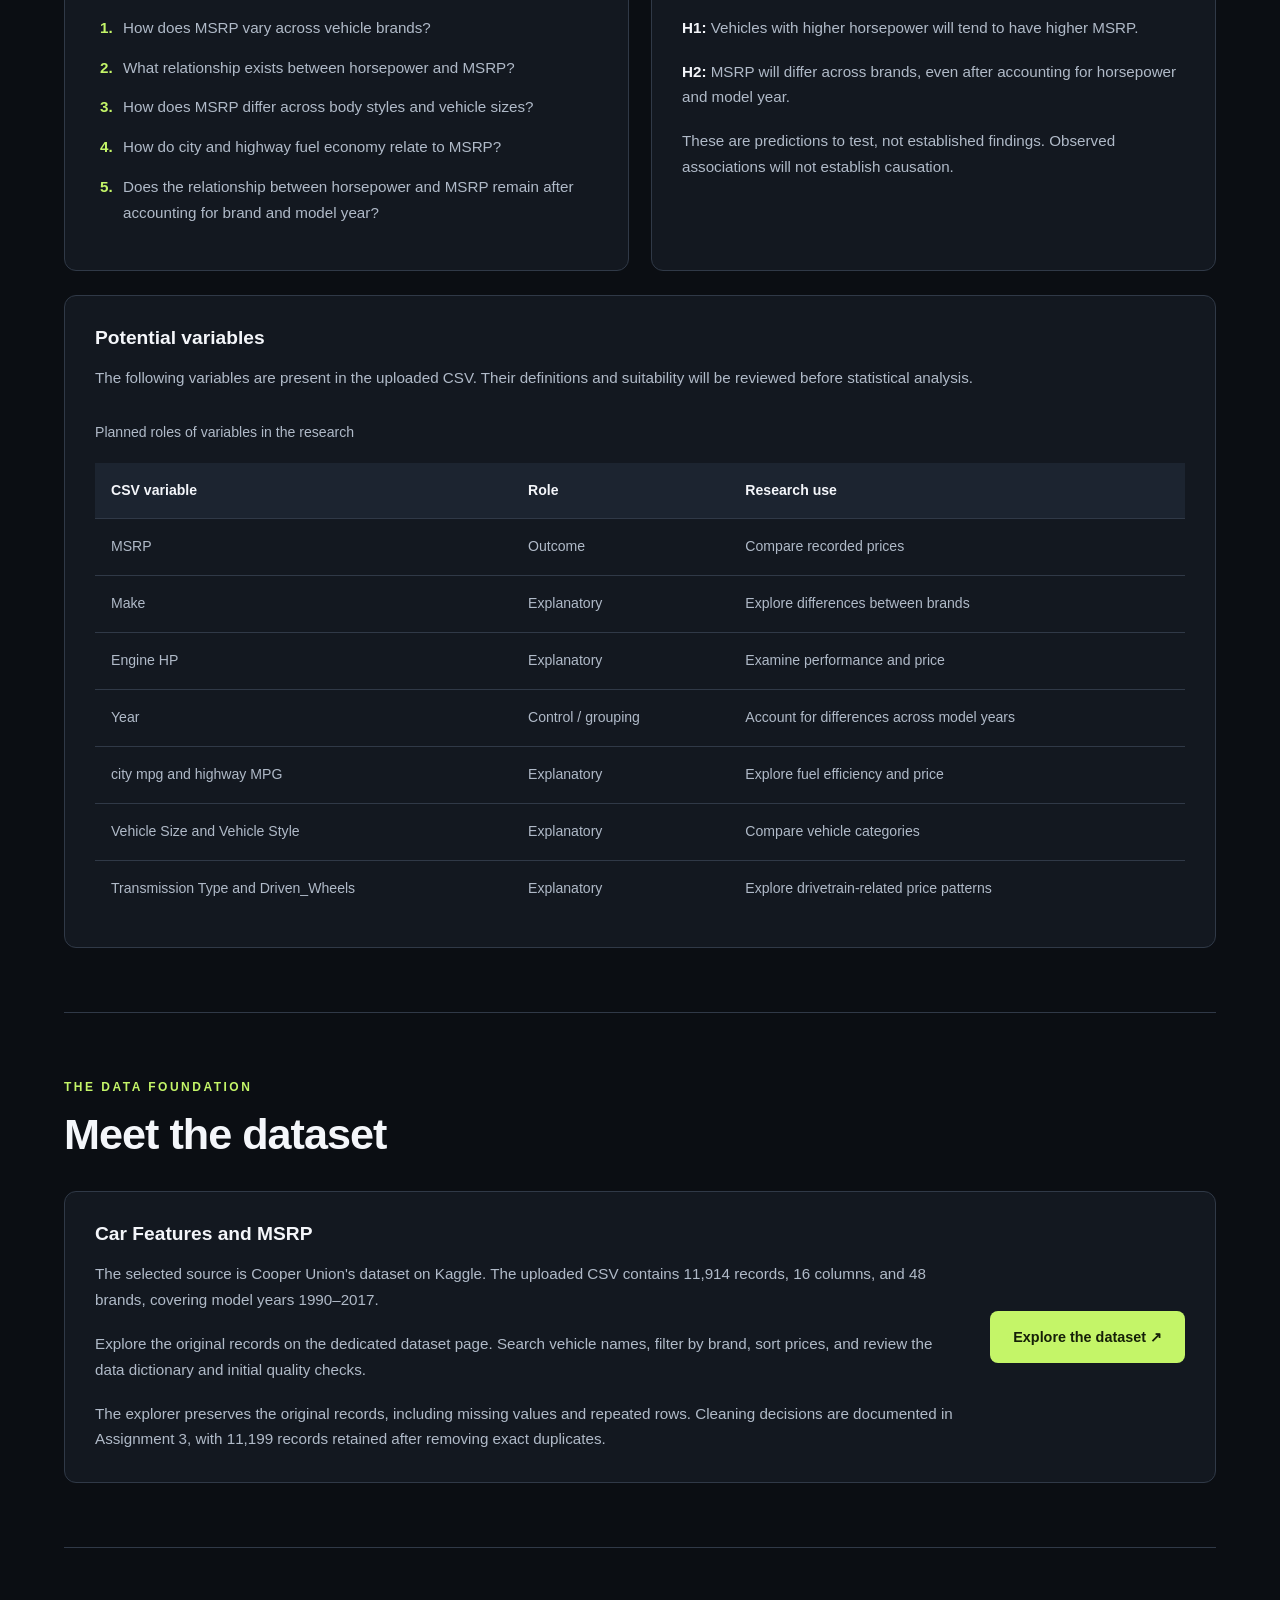
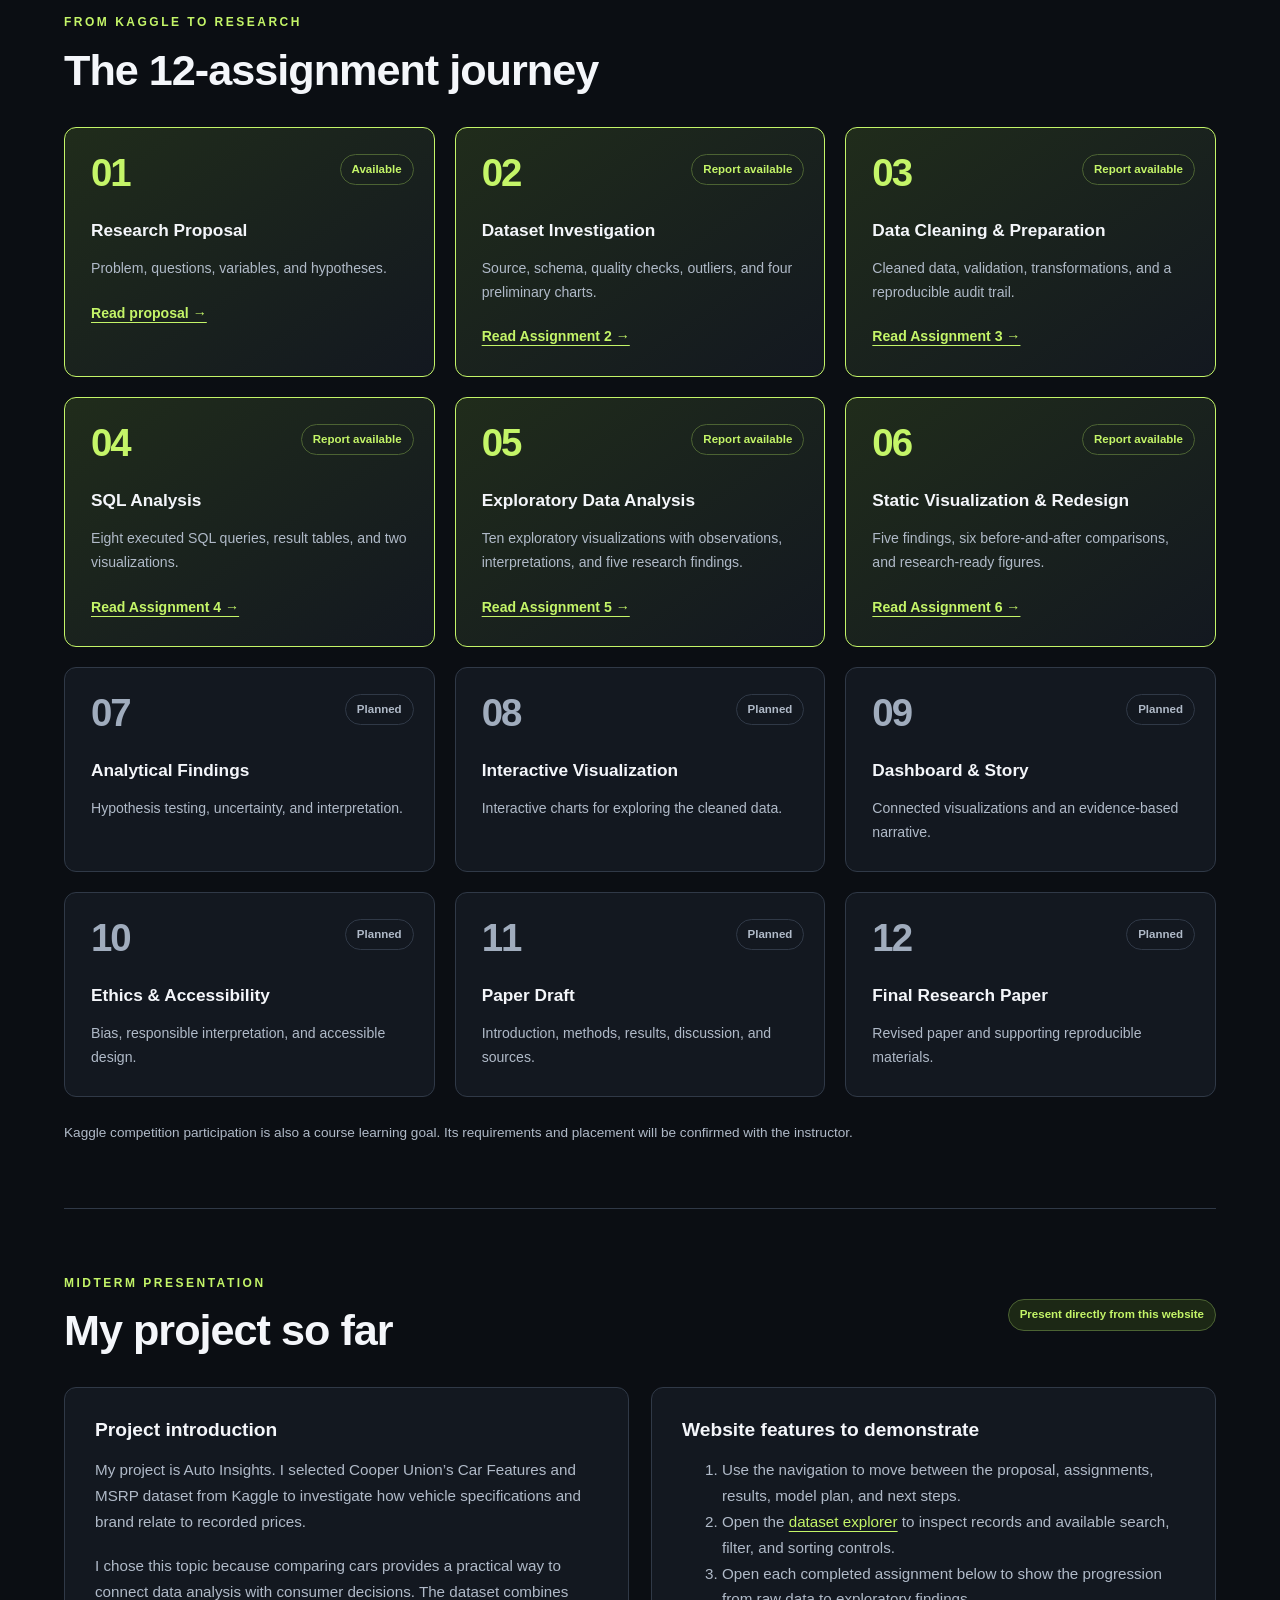
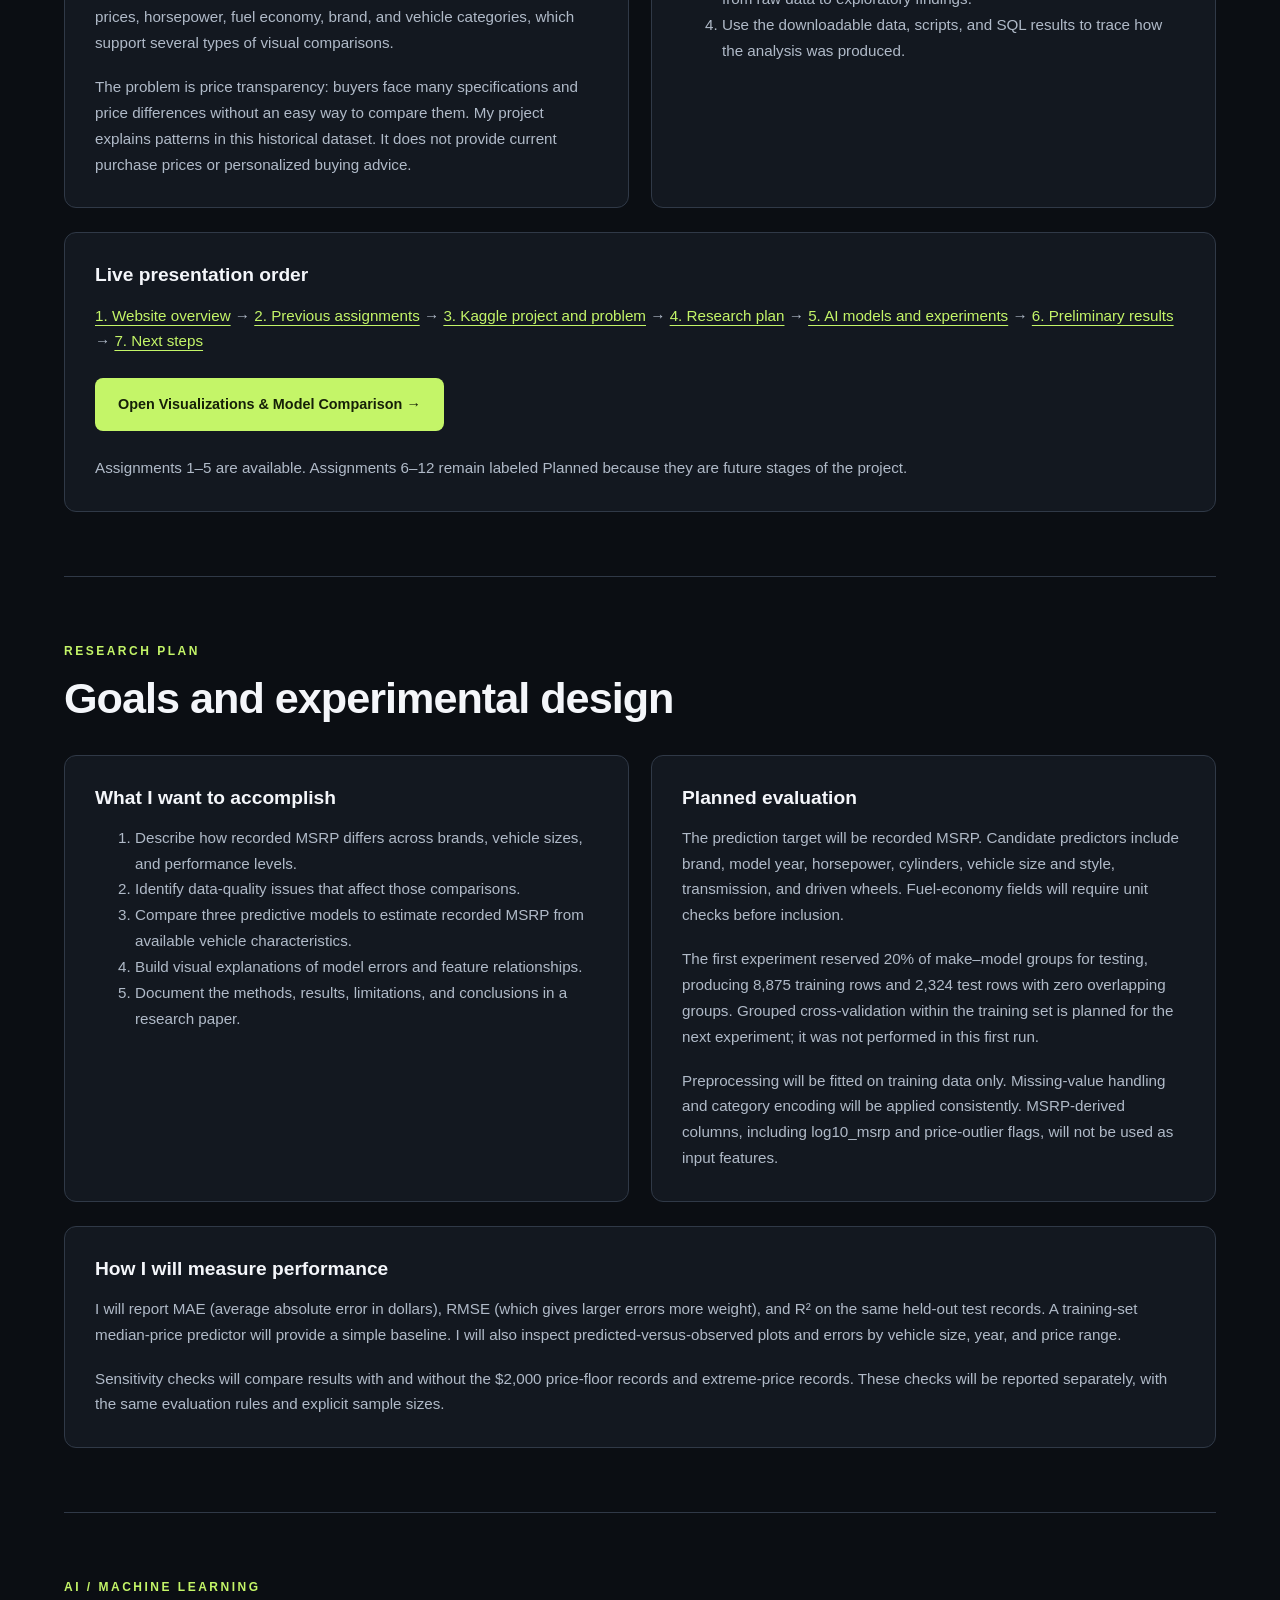
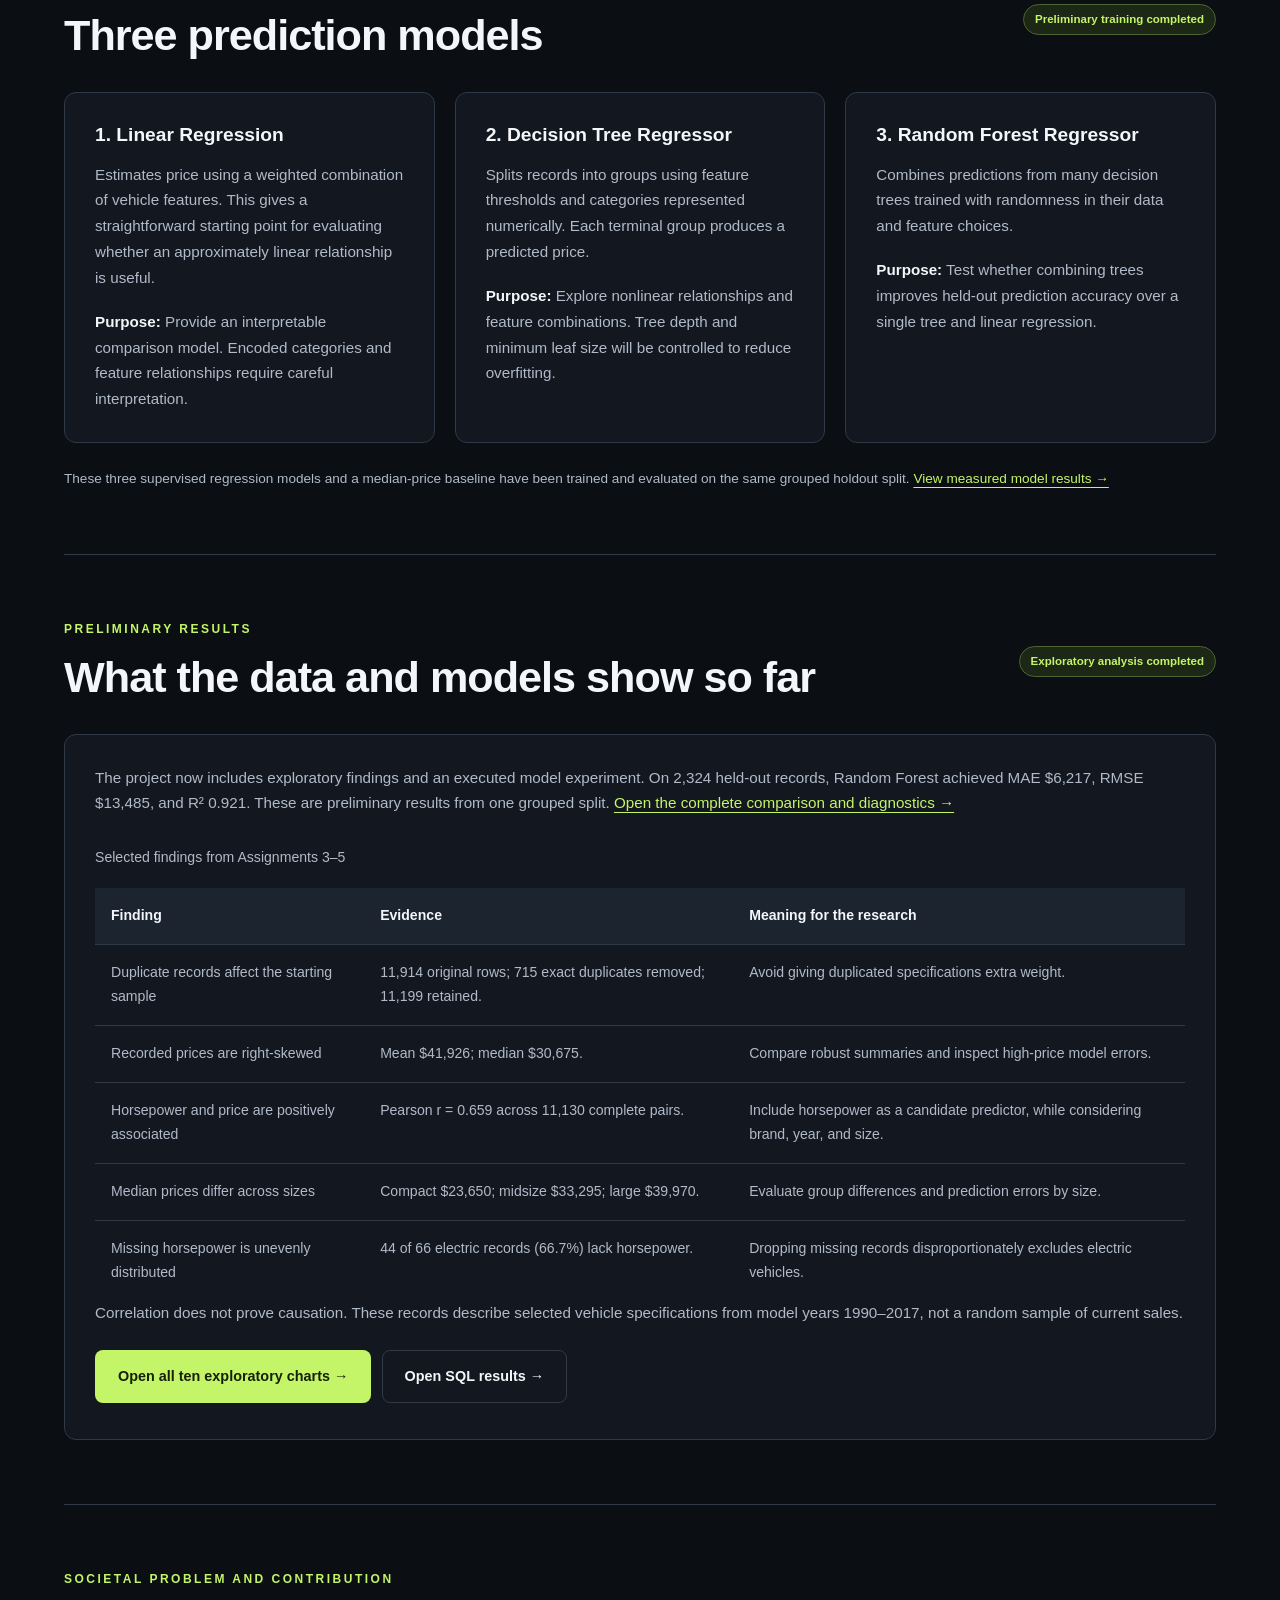
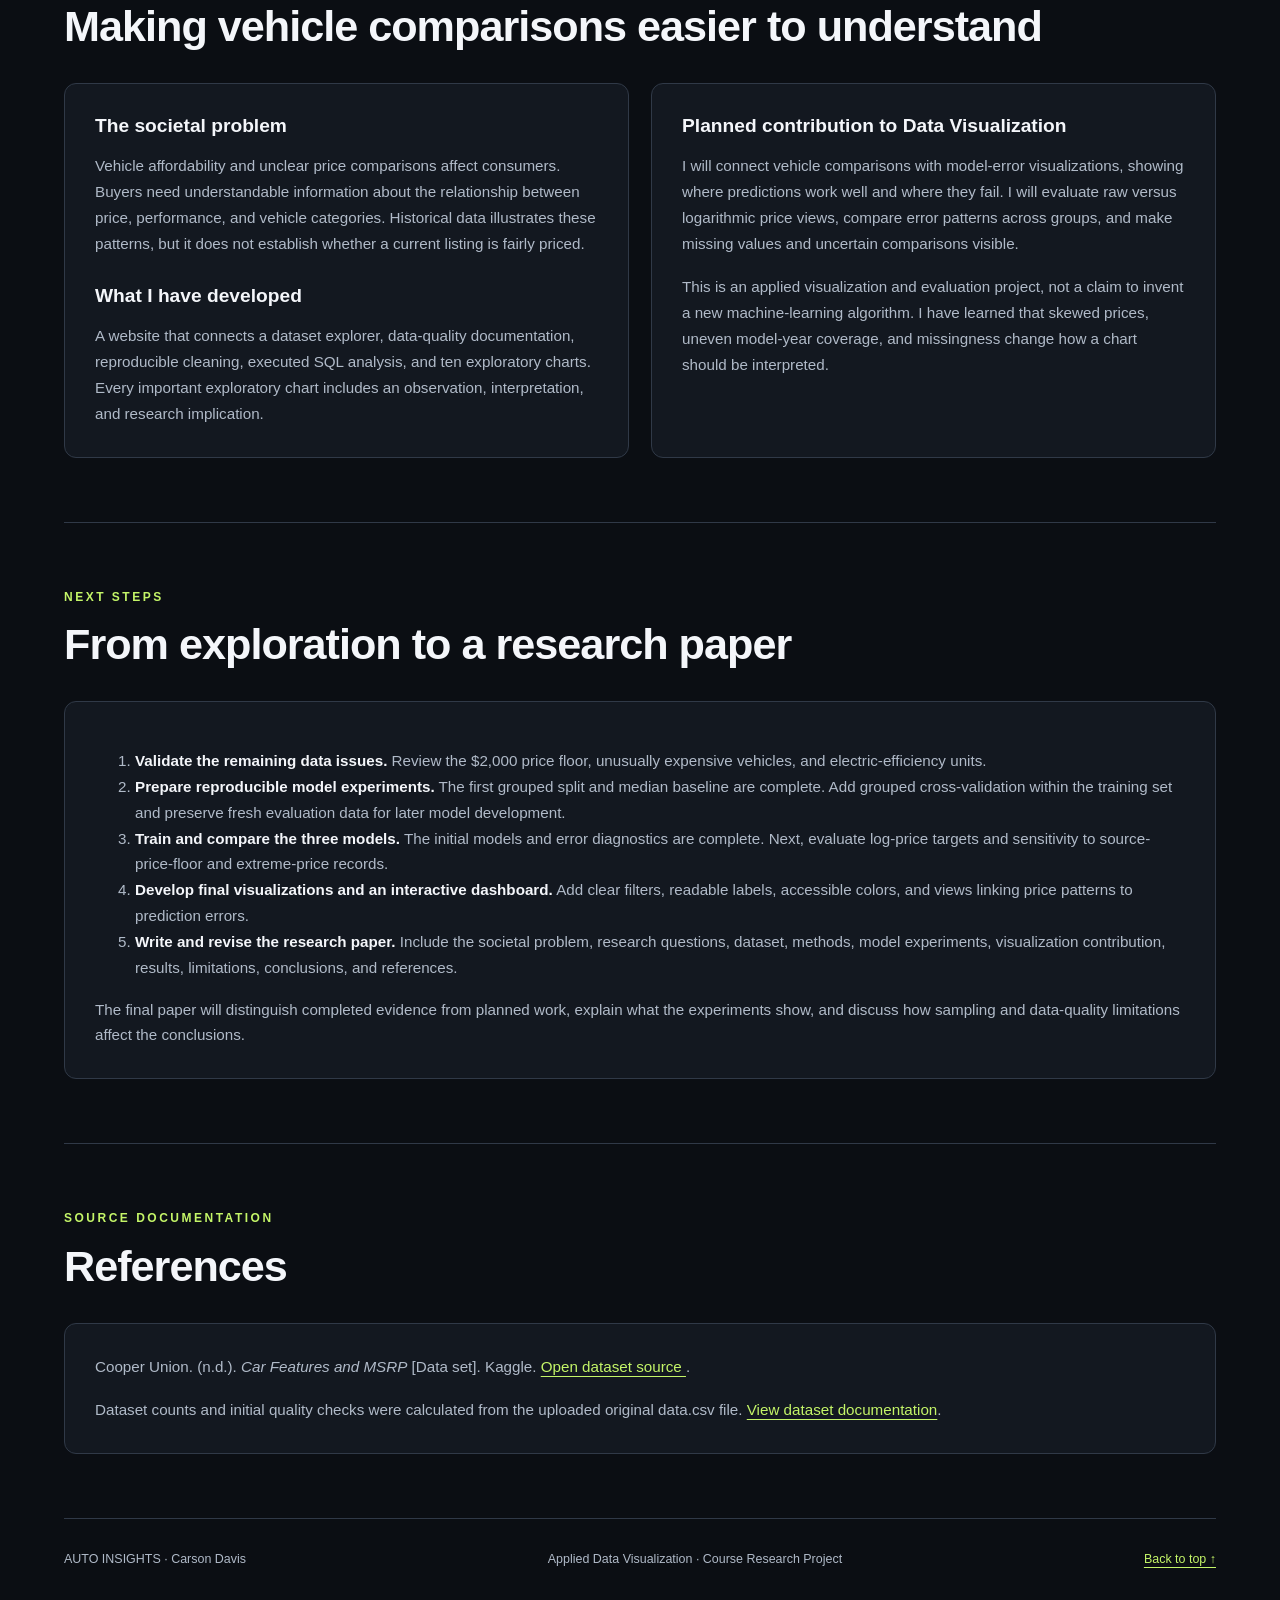
==== commit 69136ee7: "Add files via upload" ====
--- a/index.html
+++ b/index.html
@@ -301,12 +301,7 @@
 
         <article class="assignment-card active"><span class="assignment-number">05</span><span class="status">Report available</span><h3>Exploratory Data Analysis</h3><p>Ten exploratory visualizations with observations, interpretations, and five research findings.</p><a href="assignment5.html">Read Assignment 5 →</a></article>
 
-        <article class="assignment-card">
-          <span class="assignment-number">06</span>
-          <span class="status">Planned</span>
-          <h3>Static Visualization</h3>
-          <p>Clear charts with appropriate labels and explanations.</p>
-        </article>
+        <article class="assignment-card active"><span class="assignment-number">06</span><span class="status">Report available</span><h3>Static Visualization &amp; Redesign</h3><p>Five findings, six before-and-after comparisons, and research-ready figures.</p><a href="assignment6.html">Read Assignment 6 →</a></article>
 
         <article class="assignment-card">
           <span class="assignment-number">07</span>
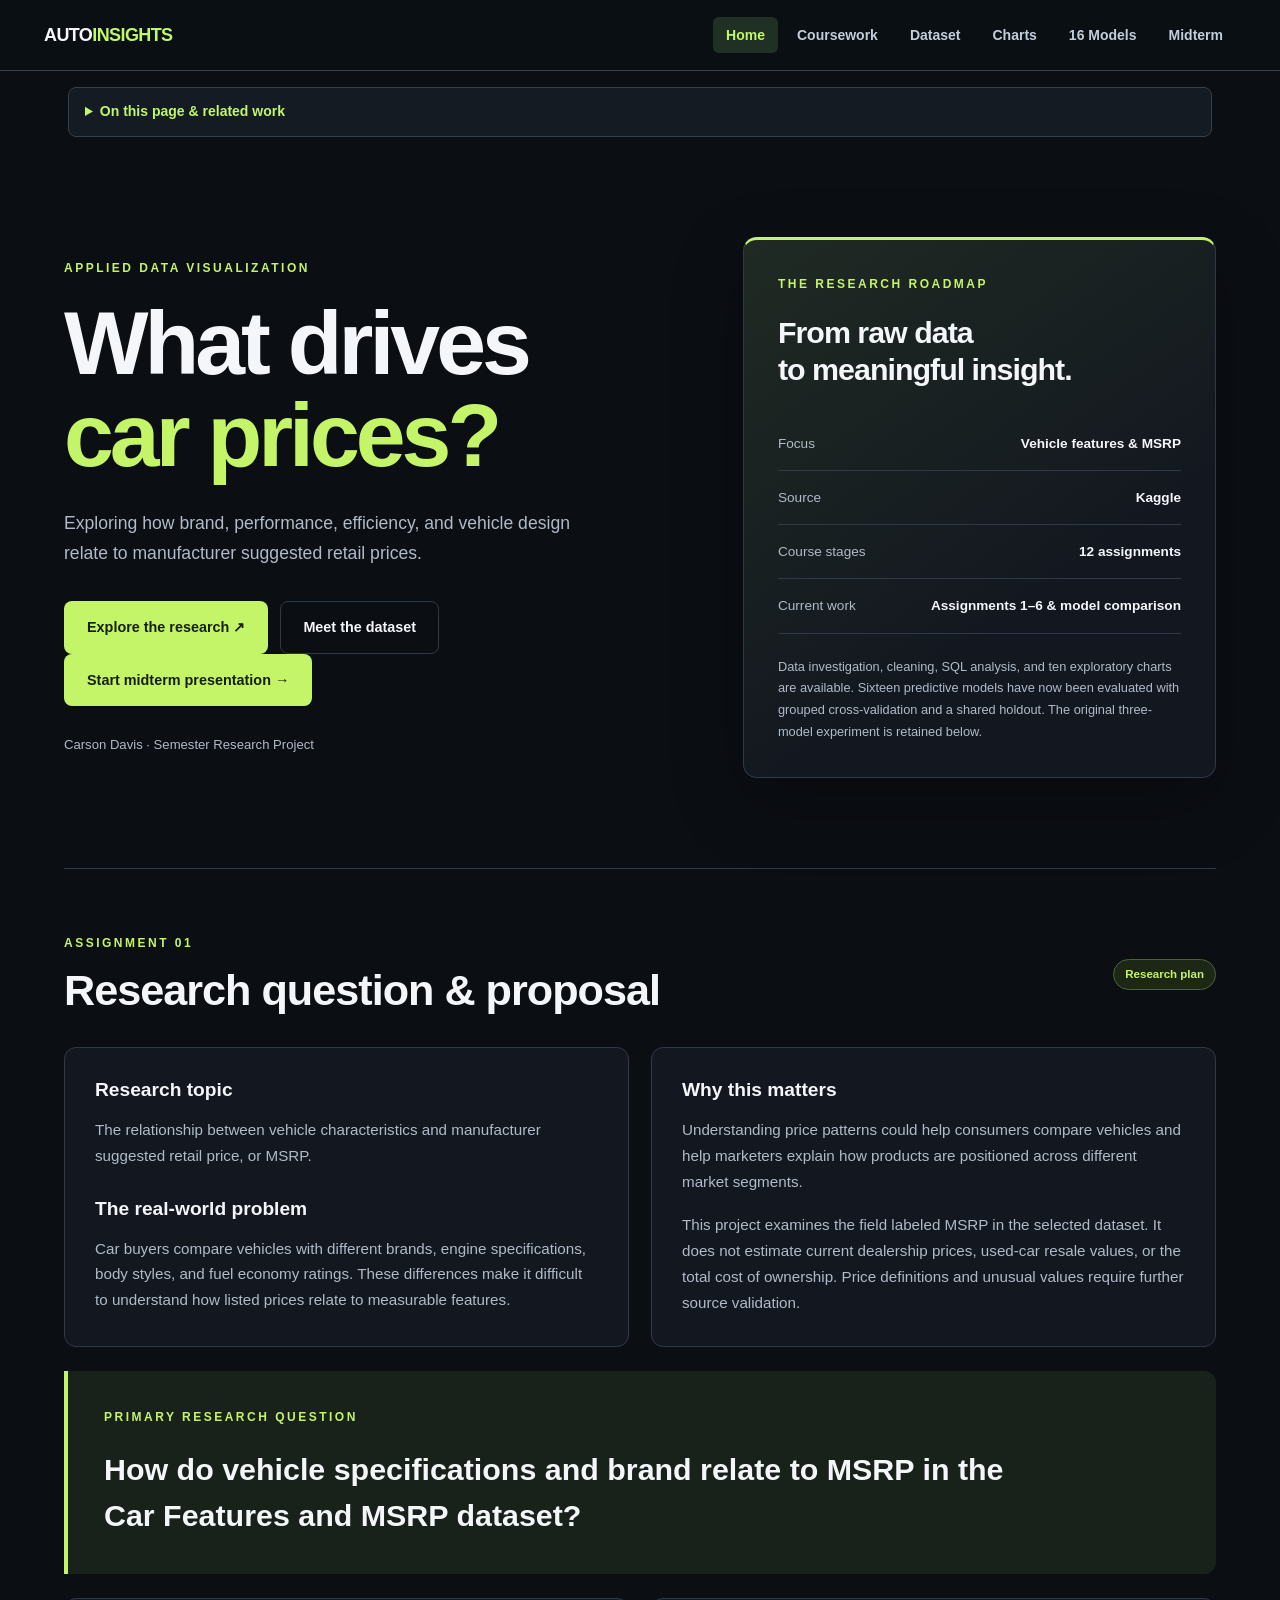
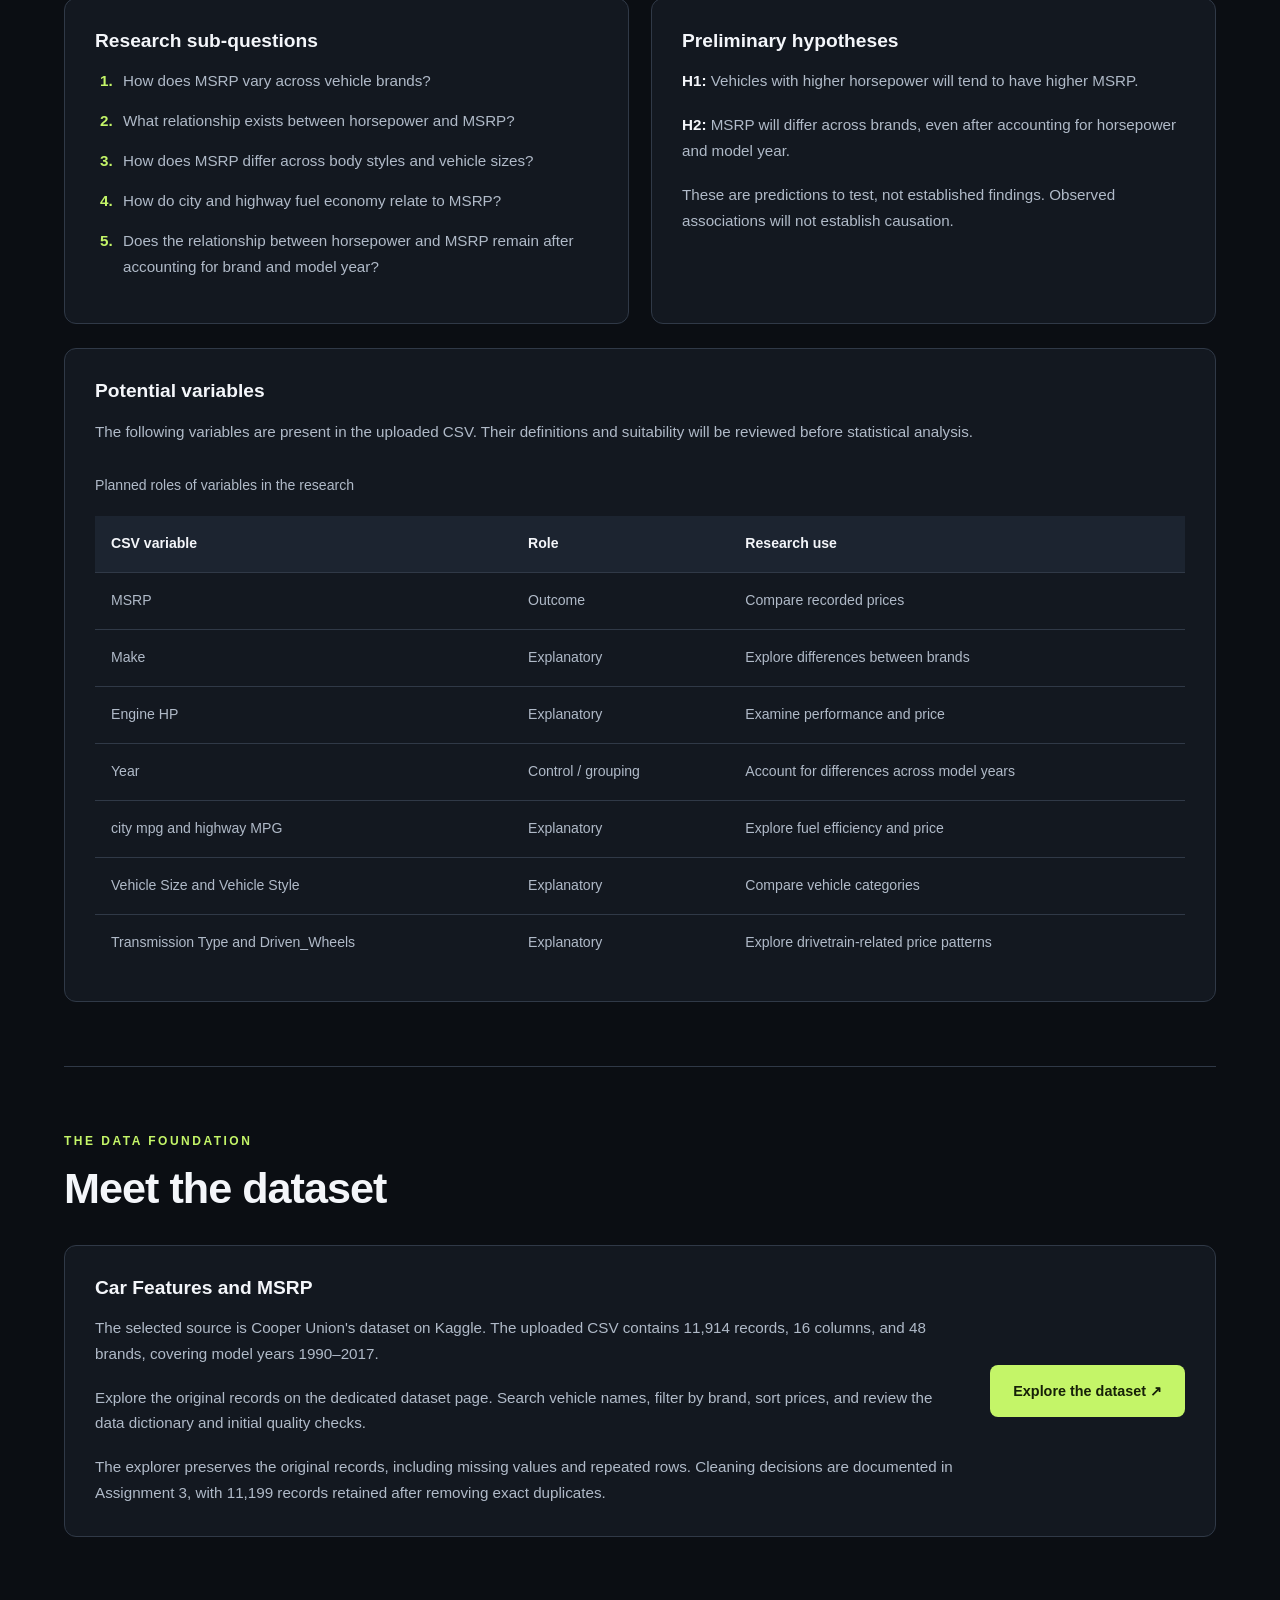
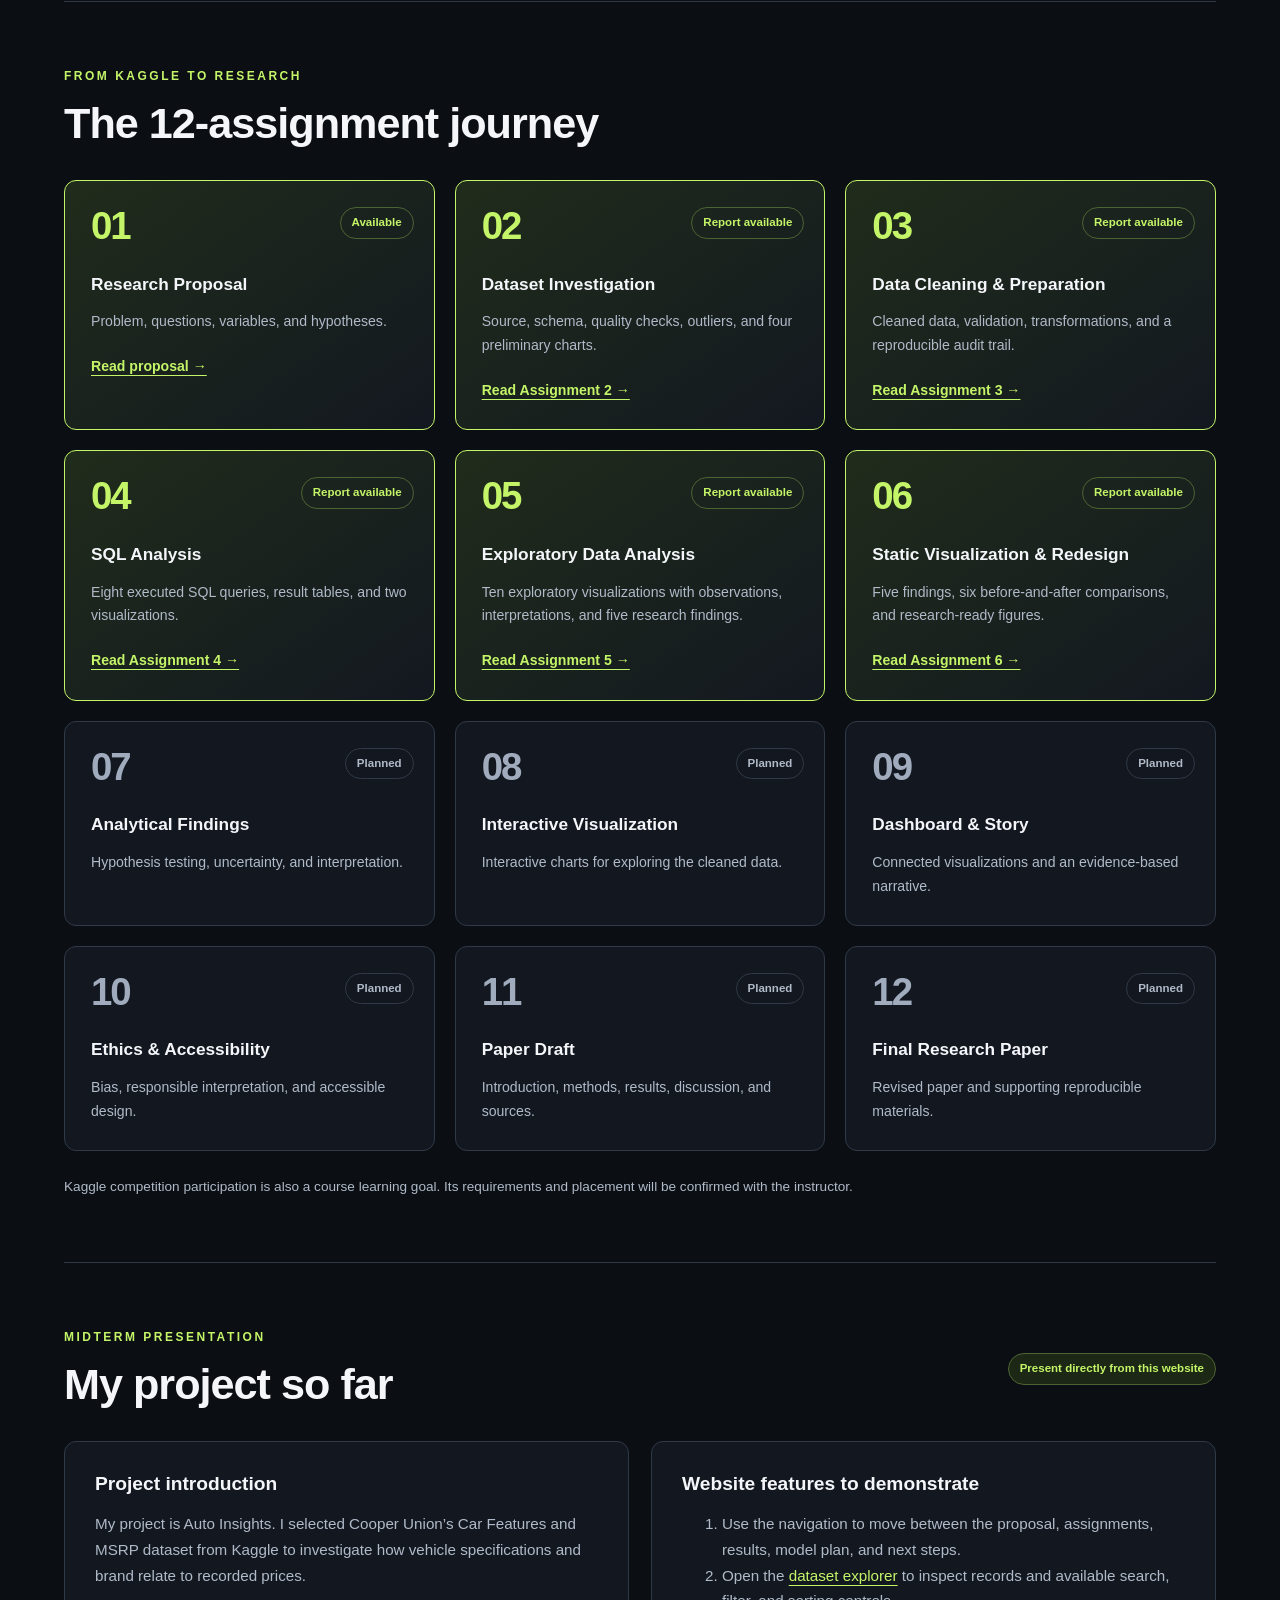
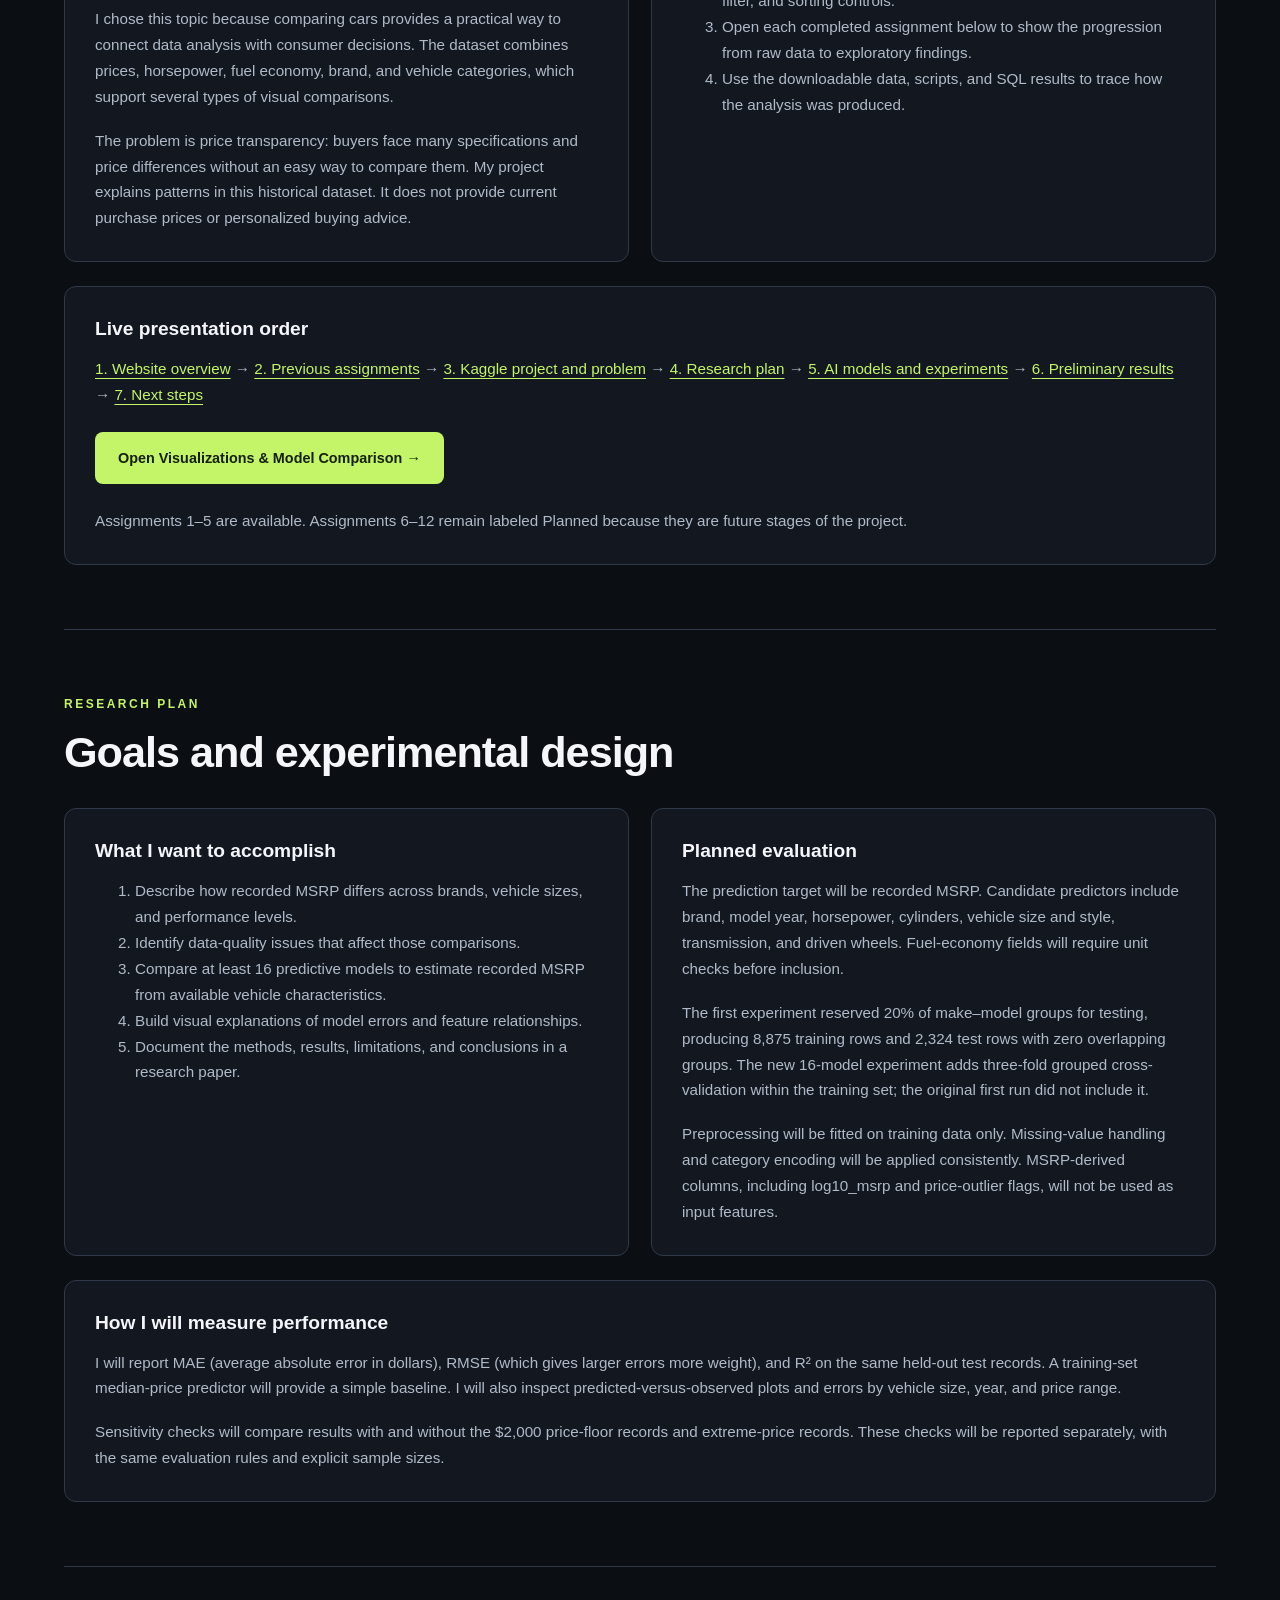
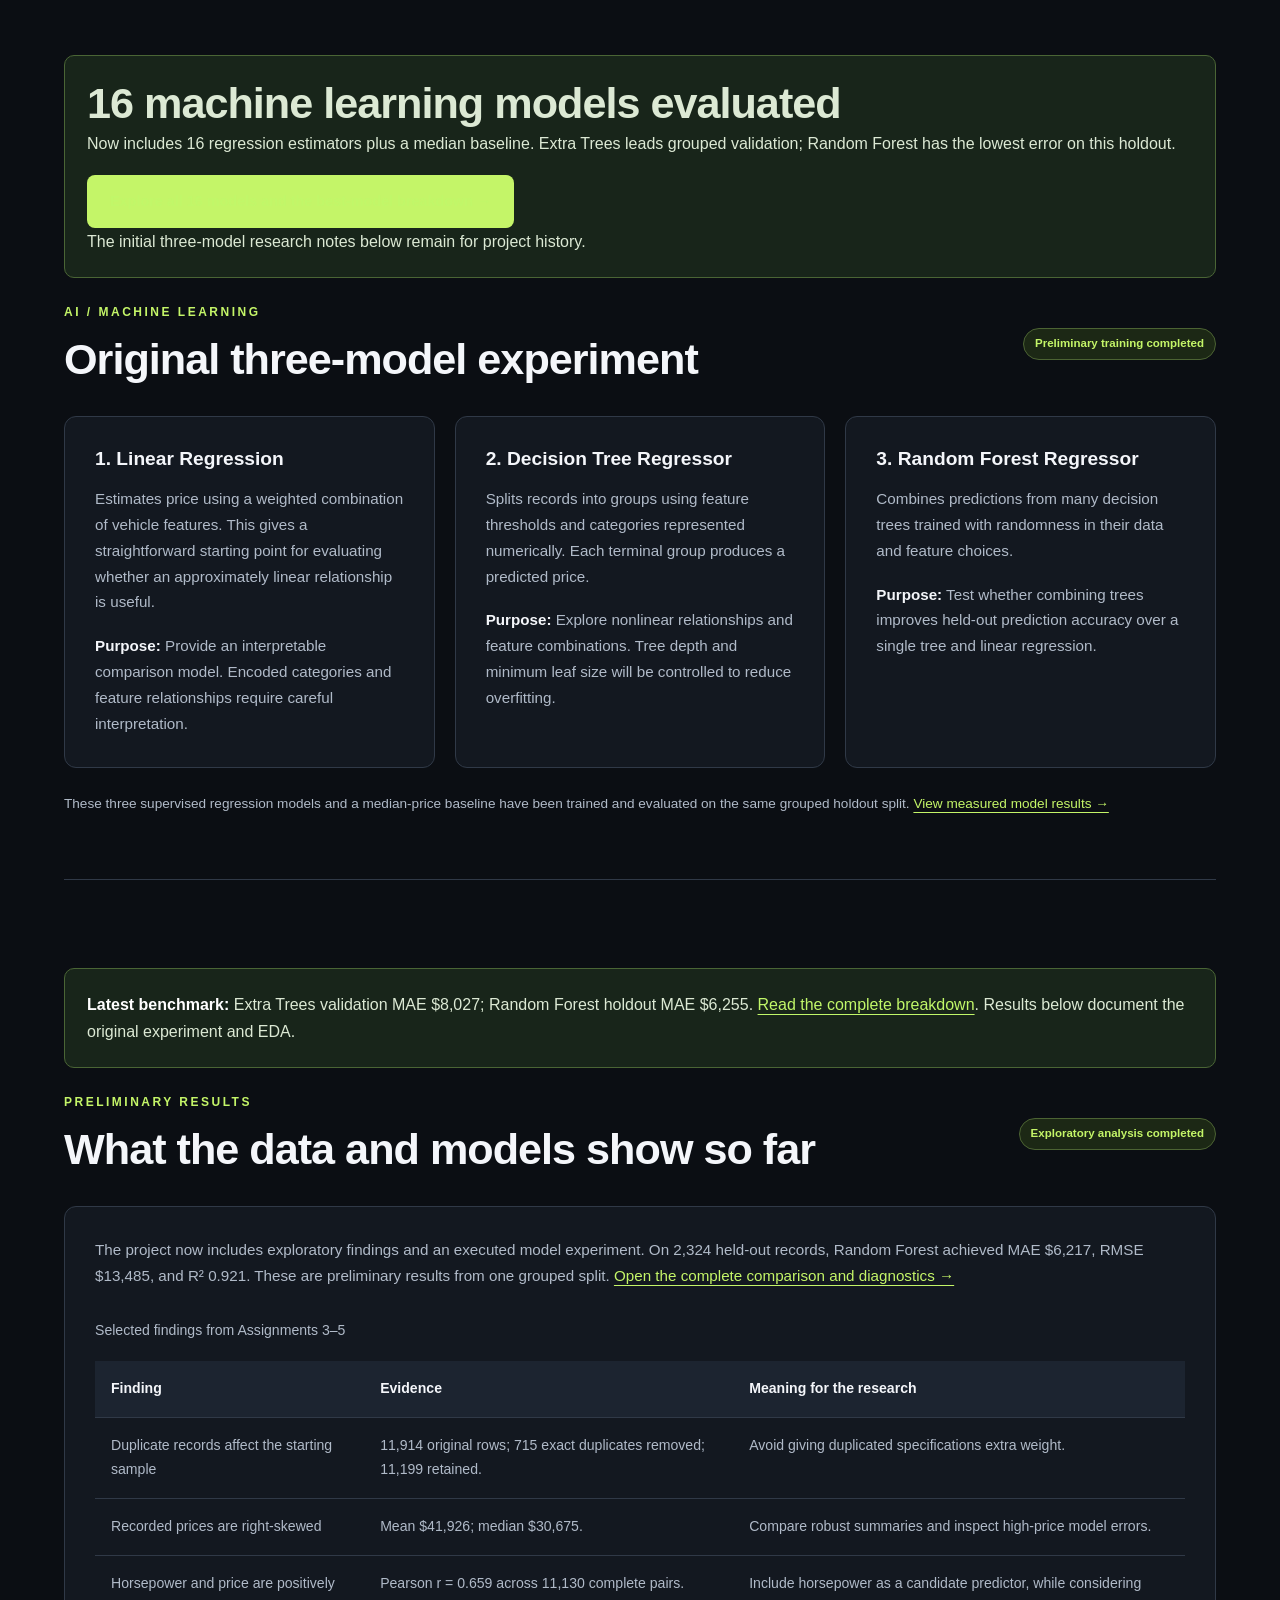
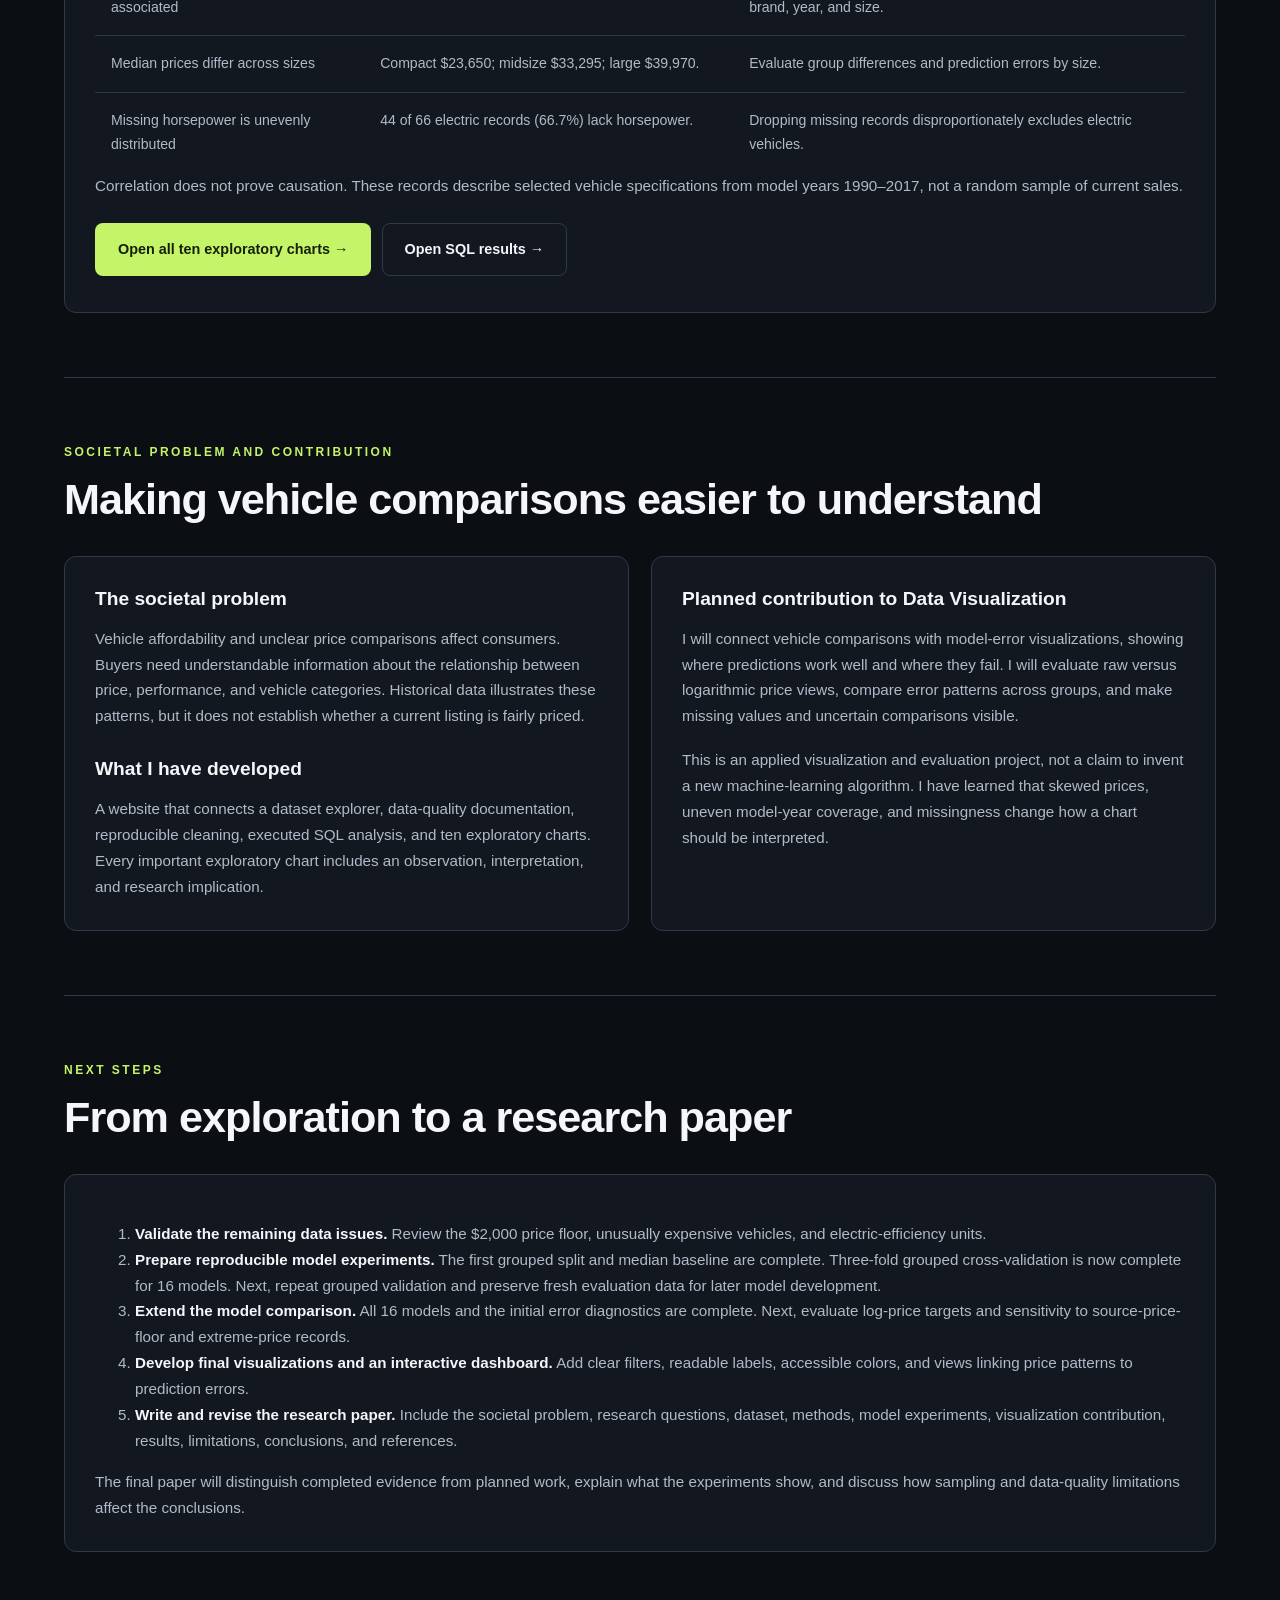
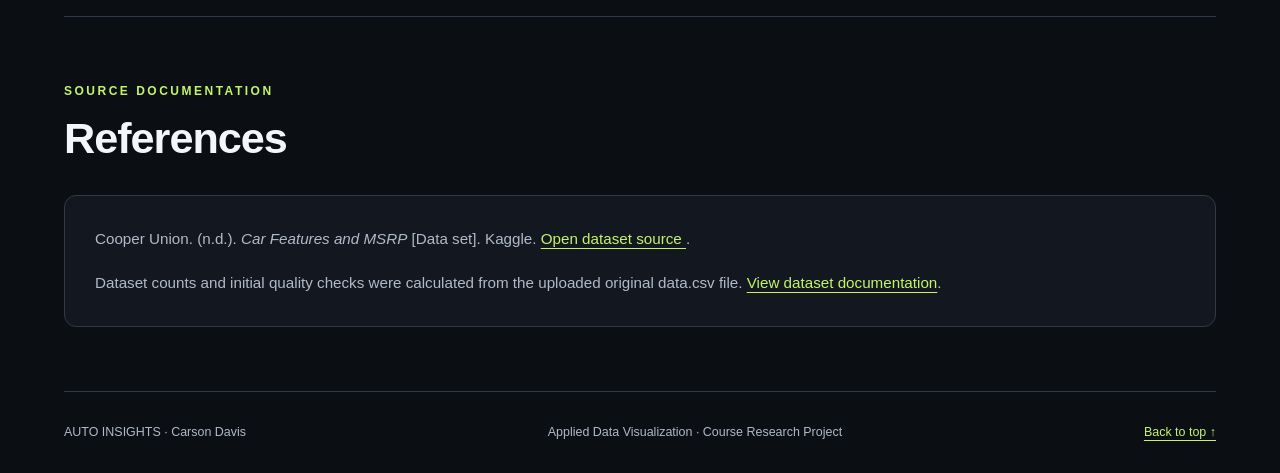
==== commit fe3af380: "Add files via upload" ====
--- a/index.html
+++ b/index.html
@@ -12,23 +12,11 @@
 .assignment-card.active a{display:inline-block;font-weight:700}.table-wrap{overflow-x:auto}
 #midterm .button,#results .button{margin:6px 6px 6px 0}section{scroll-margin-top:130px}
 @media(max-width:700px){.site-header{position:static}section{scroll-margin-top:20px}.table-wrap table{min-width:650px}}
-</style></head>
+</style><link rel="stylesheet" href="navigation.css"></head>
 <body>
   <a class="skip-link" href="#main">Skip to content</a>
 
-  <header class="site-header">
-    <a class="logo" href="index.html">AUTO<span>INSIGHTS</span></a>
-
-    <nav aria-label="Main navigation">
-      <a href="#overview">Overview</a>
-      <a href="#proposal">Research Proposal</a>
-      <a href="dataset.html">Dataset</a>
-      <a href="assignment2.html">Assignment 2</a>
-      <a href="assignment3.html">Assignment 3</a>
-      <a href="#assignments">Assignments</a>
-      <a href="#midterm">Midterm</a><a href="#models">AI Models</a><a href="visualizations.html">Visualizations &amp; Model Comparison</a><a href="#results">Results</a><a href="#next-steps">Next Steps</a>
-    </nav>
-  </header>
+  <header class="ai-header"><div class="ai-bar"><a class="ai-logo" href="index.html">AUTO<span>INSIGHTS</span></a><nav class="ai-links" aria-label="Main navigation"><a href="index.html" aria-current="page">Home</a><a href="index.html#assignments">Coursework</a><a href="dataset.html">Dataset</a><a href="visualizations.html">Charts</a><a href="models.html">16 Models</a><a href="index.html#midterm">Midterm</a></nav><details class="ai-mobile"><summary>Menu</summary><nav aria-label="Mobile navigation"><a href="index.html" aria-current="page">Home</a><a href="index.html#assignments">Coursework</a><a href="dataset.html">Dataset</a><a href="visualizations.html">Charts</a><a href="models.html">16 Models</a><a href="index.html#midterm">Midterm</a></nav></details></div></header><aside class="ai-local"><details><summary>On this page & related work</summary><nav aria-label="Section navigation"><a href="#overview">Overview</a><a href="#proposal">Research proposal</a><a href="#research-plan">Research plan</a><a href="#assignments">Assignments 1–12</a><a href="#midterm">Midterm</a><a href="#models">Model research</a><a href="#results">Results</a><a href="#contribution">Contribution</a><a href="#next-steps">Next steps</a><a href="#references">References</a></nav></details></aside>
 
   <main id="main">
     <section class="hero" id="overview">
@@ -74,11 +62,11 @@
 
         <div class="summary-row">
           <span>Current work</span>
-          <strong>Assignments 1–5 &amp; midterm review</strong>
+          <strong>Assignments 1–6 &amp; model comparison</strong>
         </div>
 
         <p class="card-note">
-          Data investigation, cleaning, SQL analysis, and ten exploratory charts are available. Three predictive models have now been evaluated in a preliminary grouped holdout experiment.
+          Data investigation, cleaning, SQL analysis, and ten exploratory charts are available. Sixteen predictive models have now been evaluated with grouped cross-validation and a shared holdout. The original three-model experiment is retained below.
         </p>
       </aside>
     </section>
@@ -364,18 +352,18 @@
 </section>
 <section class="section" id="research-plan">
  <div class="section-heading"><div><p class="eyebrow">RESEARCH PLAN</p><h2>Goals and experimental design</h2></div></div>
- <div class="grid two-columns"><article class="card"><h3>What I want to accomplish</h3><ol><li>Describe how recorded MSRP differs across brands, vehicle sizes, and performance levels.</li><li>Identify data-quality issues that affect those comparisons.</li><li>Compare three predictive models to estimate recorded MSRP from available vehicle characteristics.</li><li>Build visual explanations of model errors and feature relationships.</li><li>Document the methods, results, limitations, and conclusions in a research paper.</li></ol></article><article class="card"><h3>Planned evaluation</h3><p>The prediction target will be recorded MSRP. Candidate predictors include brand, model year, horsepower, cylinders, vehicle size and style, transmission, and driven wheels. Fuel-economy fields will require unit checks before inclusion.</p><p>The first experiment reserved 20% of make–model groups for testing, producing 8,875 training rows and 2,324 test rows with zero overlapping groups. Grouped cross-validation within the training set is planned for the next experiment; it was not performed in this first run.</p><p>Preprocessing will be fitted on training data only. Missing-value handling and category encoding will be applied consistently. MSRP-derived columns, including log10_msrp and price-outlier flags, will not be used as input features.</p></article></div>
+ <div class="grid two-columns"><article class="card"><h3>What I want to accomplish</h3><ol><li>Describe how recorded MSRP differs across brands, vehicle sizes, and performance levels.</li><li>Identify data-quality issues that affect those comparisons.</li><li>Compare at least 16 predictive models to estimate recorded MSRP from available vehicle characteristics.</li><li>Build visual explanations of model errors and feature relationships.</li><li>Document the methods, results, limitations, and conclusions in a research paper.</li></ol></article><article class="card"><h3>Planned evaluation</h3><p>The prediction target will be recorded MSRP. Candidate predictors include brand, model year, horsepower, cylinders, vehicle size and style, transmission, and driven wheels. Fuel-economy fields will require unit checks before inclusion.</p><p>The first experiment reserved 20% of make–model groups for testing, producing 8,875 training rows and 2,324 test rows with zero overlapping groups. The new 16-model experiment adds three-fold grouped cross-validation within the training set; the original first run did not include it.</p><p>Preprocessing will be fitted on training data only. Missing-value handling and category encoding will be applied consistently. MSRP-derived columns, including log10_msrp and price-outlier flags, will not be used as input features.</p></article></div>
  <article class="card" style="margin-top:24px"><h3>How I will measure performance</h3><p>I will report MAE (average absolute error in dollars), RMSE (which gives larger errors more weight), and R² on the same held-out test records. A training-set median-price predictor will provide a simple baseline. I will also inspect predicted-versus-observed plots and errors by vehicle size, year, and price range.</p><p>Sensitivity checks will compare results with and without the $2,000 price-floor records and extreme-price records. These checks will be reported separately, with the same evaluation rules and explicit sample sizes.</p></article>
 </section>
-<section class="section" id="models">
- <div class="section-heading"><div><p class="eyebrow">AI / MACHINE LEARNING</p><h2>Three prediction models</h2></div><span class="badge">Preliminary training completed</span></div>
+<section class="section" id="models"><div class="ai-update"><h2>16 machine learning models evaluated</h2><p>Now includes 16 regression estimators plus a median baseline. Extra Trees leads grouped validation; Random Forest has the lowest error on this holdout.</p><a class="button primary" href="models.html">Explore all 16 models and the best-model breakdown →</a><p class="note">The initial three-model research notes below remain for project history.</p></div>
+ <div class="section-heading"><div><p class="eyebrow">AI / MACHINE LEARNING</p><h2>Original three-model experiment</h2></div><span class="badge">Preliminary training completed</span></div>
  <div class="assignment-grid">
  <article class="card"><h3>1. Linear Regression</h3><p>Estimates price using a weighted combination of vehicle features. This gives a straightforward starting point for evaluating whether an approximately linear relationship is useful.</p><p><strong>Purpose:</strong> Provide an interpretable comparison model. Encoded categories and feature relationships require careful interpretation.</p></article>
  <article class="card"><h3>2. Decision Tree Regressor</h3><p>Splits records into groups using feature thresholds and categories represented numerically. Each terminal group produces a predicted price.</p><p><strong>Purpose:</strong> Explore nonlinear relationships and feature combinations. Tree depth and minimum leaf size will be controlled to reduce overfitting.</p></article>
  <article class="card"><h3>3. Random Forest Regressor</h3><p>Combines predictions from many decision trees trained with randomness in their data and feature choices.</p><p><strong>Purpose:</strong> Test whether combining trees improves held-out prediction accuracy over a single tree and linear regression.</p></article>
  </div><p class="section-note">These three supervised regression models and a median-price baseline have been trained and evaluated on the same grouped holdout split. <a href="visualizations.html#comparison">View measured model results →</a></p>
 </section>
-<section class="section" id="results">
+<section class="section" id="results"><div class="ai-update"><strong>Latest benchmark:</strong> Extra Trees validation MAE $8,027; Random Forest holdout MAE $6,255. <a href="models.html#verdict">Read the complete breakdown</a>. Results below document the original experiment and EDA.</div>
  <div class="section-heading"><div><p class="eyebrow">PRELIMINARY RESULTS</p><h2>What the data and models show so far</h2></div><span class="badge">Exploratory analysis completed</span></div>
  <article class="card"><p>The project now includes exploratory findings and an executed model experiment. On 2,324 held-out records, Random Forest achieved MAE $6,217, RMSE $13,485, and R² 0.921. These are preliminary results from one grouped split. <a href="visualizations.html#comparison">Open the complete comparison and diagnostics →</a></p>
  <div class="table-wrap"><table><caption>Selected findings from Assignments 3–5</caption><thead><tr><th>Finding</th><th>Evidence</th><th>Meaning for the research</th></tr></thead><tbody>
@@ -393,7 +381,7 @@
 </section>
 <section class="section" id="next-steps">
  <div class="section-heading"><div><p class="eyebrow">NEXT STEPS</p><h2>From exploration to a research paper</h2></div></div>
- <article class="card"><ol><li><strong>Validate the remaining data issues.</strong> Review the $2,000 price floor, unusually expensive vehicles, and electric-efficiency units.</li><li><strong>Prepare reproducible model experiments.</strong> The first grouped split and median baseline are complete. Add grouped cross-validation within the training set and preserve fresh evaluation data for later model development.</li><li><strong>Train and compare the three models.</strong> The initial models and error diagnostics are complete. Next, evaluate log-price targets and sensitivity to source-price-floor and extreme-price records.</li><li><strong>Develop final visualizations and an interactive dashboard.</strong> Add clear filters, readable labels, accessible colors, and views linking price patterns to prediction errors.</li><li><strong>Write and revise the research paper.</strong> Include the societal problem, research questions, dataset, methods, model experiments, visualization contribution, results, limitations, conclusions, and references.</li></ol><p>The final paper will distinguish completed evidence from planned work, explain what the experiments show, and discuss how sampling and data-quality limitations affect the conclusions.</p></article>
+ <article class="card"><ol><li><strong>Validate the remaining data issues.</strong> Review the $2,000 price floor, unusually expensive vehicles, and electric-efficiency units.</li><li><strong>Prepare reproducible model experiments.</strong> The first grouped split and median baseline are complete. Three-fold grouped cross-validation is now complete for 16 models. Next, repeat grouped validation and preserve fresh evaluation data for later model development.</li><li><strong>Extend the model comparison.</strong> All 16 models and the initial error diagnostics are complete. Next, evaluate log-price targets and sensitivity to source-price-floor and extreme-price records.</li><li><strong>Develop final visualizations and an interactive dashboard.</strong> Add clear filters, readable labels, accessible colors, and views linking price patterns to prediction errors.</li><li><strong>Write and revise the research paper.</strong> Include the societal problem, research questions, dataset, methods, model experiments, visualization contribution, results, limitations, conclusions, and references.</li></ol><p>The final paper will distinguish completed evidence from planned work, explain what the experiments show, and discuss how sampling and data-quality limitations affect the conclusions.</p></article>
 </section>
 
     <section class="section" id="references">
--- a/navigation.css
+++ b/navigation.css
@@ -0,0 +1,2 @@
+/* Shared navigation across every coursework page. */
+html{scroll-padding-top:100px}body{font-family:Arial,Helvetica,sans-serif!important;margin:0}.ai-header{position:sticky!important;top:0;z-index:50!important;display:block!important;padding:0!important;background:#0b1015f5!important;border:0!important;border-bottom:1px solid #34414d!important;width:100%;backdrop-filter:blur(12px)}.ai-header .ai-bar{max-width:1240px;margin:auto;padding:17px 24px;display:flex;align-items:center;justify-content:space-between;gap:24px}.ai-header .ai-logo{font:900 18px Arial,sans-serif!important;color:#f5f7fa!important;text-decoration:none!important;letter-spacing:-.6px;white-space:nowrap}.ai-logo span{color:#c1f769}.ai-header .ai-links{display:flex!important;align-items:center;gap:6px!important;flex-wrap:nowrap!important}.ai-header .ai-links a{font:600 14px Arial,sans-serif!important;text-decoration:none!important;padding:10px 13px!important;border-radius:6px;color:#c2ceda!important;white-space:nowrap}.ai-header .ai-links a:hover,.ai-header .ai-links a[aria-current=page]{background:#203024;color:#c1f769!important}.ai-header .ai-mobile{display:none}.ai-local{max-width:1192px;margin:16px auto 0;padding:0 24px;font-size:14px}.ai-local details{padding:12px 16px!important;border:1px solid #34414d!important;border-radius:8px;background:#141b23}.ai-local summary{cursor:pointer;color:#c1f769;font-weight:700}.ai-local nav{display:flex;gap:10px 24px;flex-wrap:wrap;margin-top:16px}.ai-local a{color:#c7d2de;text-decoration:none}.ai-local a:hover{text-decoration:underline}.ai-update{background:#18251a;border:1px solid #4a6535;border-radius:10px;padding:22px;margin:24px 0;color:#dce9d4}.ai-update a{color:#c1f769}.ai-update strong{color:white}.hero-actions,.actions{gap:12px!important;display:flex!important;flex-wrap:wrap!important;align-items:center}.hero-actions a,.actions a{margin:0!important}.ai-header a:focus-visible,.ai-header summary:focus-visible,.ai-local summary:focus-visible{outline:2px solid #c1f769;outline-offset:3px}.ai-header .ai-mobile summary{color:#f5f7fa;cursor:pointer;padding:10px;font-size:14px}.ai-header .ai-mobile nav{display:flex;flex-direction:column;gap:0}.ai-header .ai-mobile a{display:block;padding:12px;color:#c7d2de;text-decoration:none}.ai-header .ai-mobile[open] nav{position:absolute;left:16px;right:16px;top:65px;padding:12px;background:#141b23;border:1px solid #34414d;border-radius:8px;box-shadow:0 15px 35px #0008}@media(max-width:850px){.ai-header .ai-links{display:none!important}.ai-header .ai-mobile{display:block}.ai-header .ai-bar{padding:13px 18px}.ai-local{padding:0 18px}html{scroll-padding-top:90px}}@media print{.ai-header,.ai-local{display:none!important}}
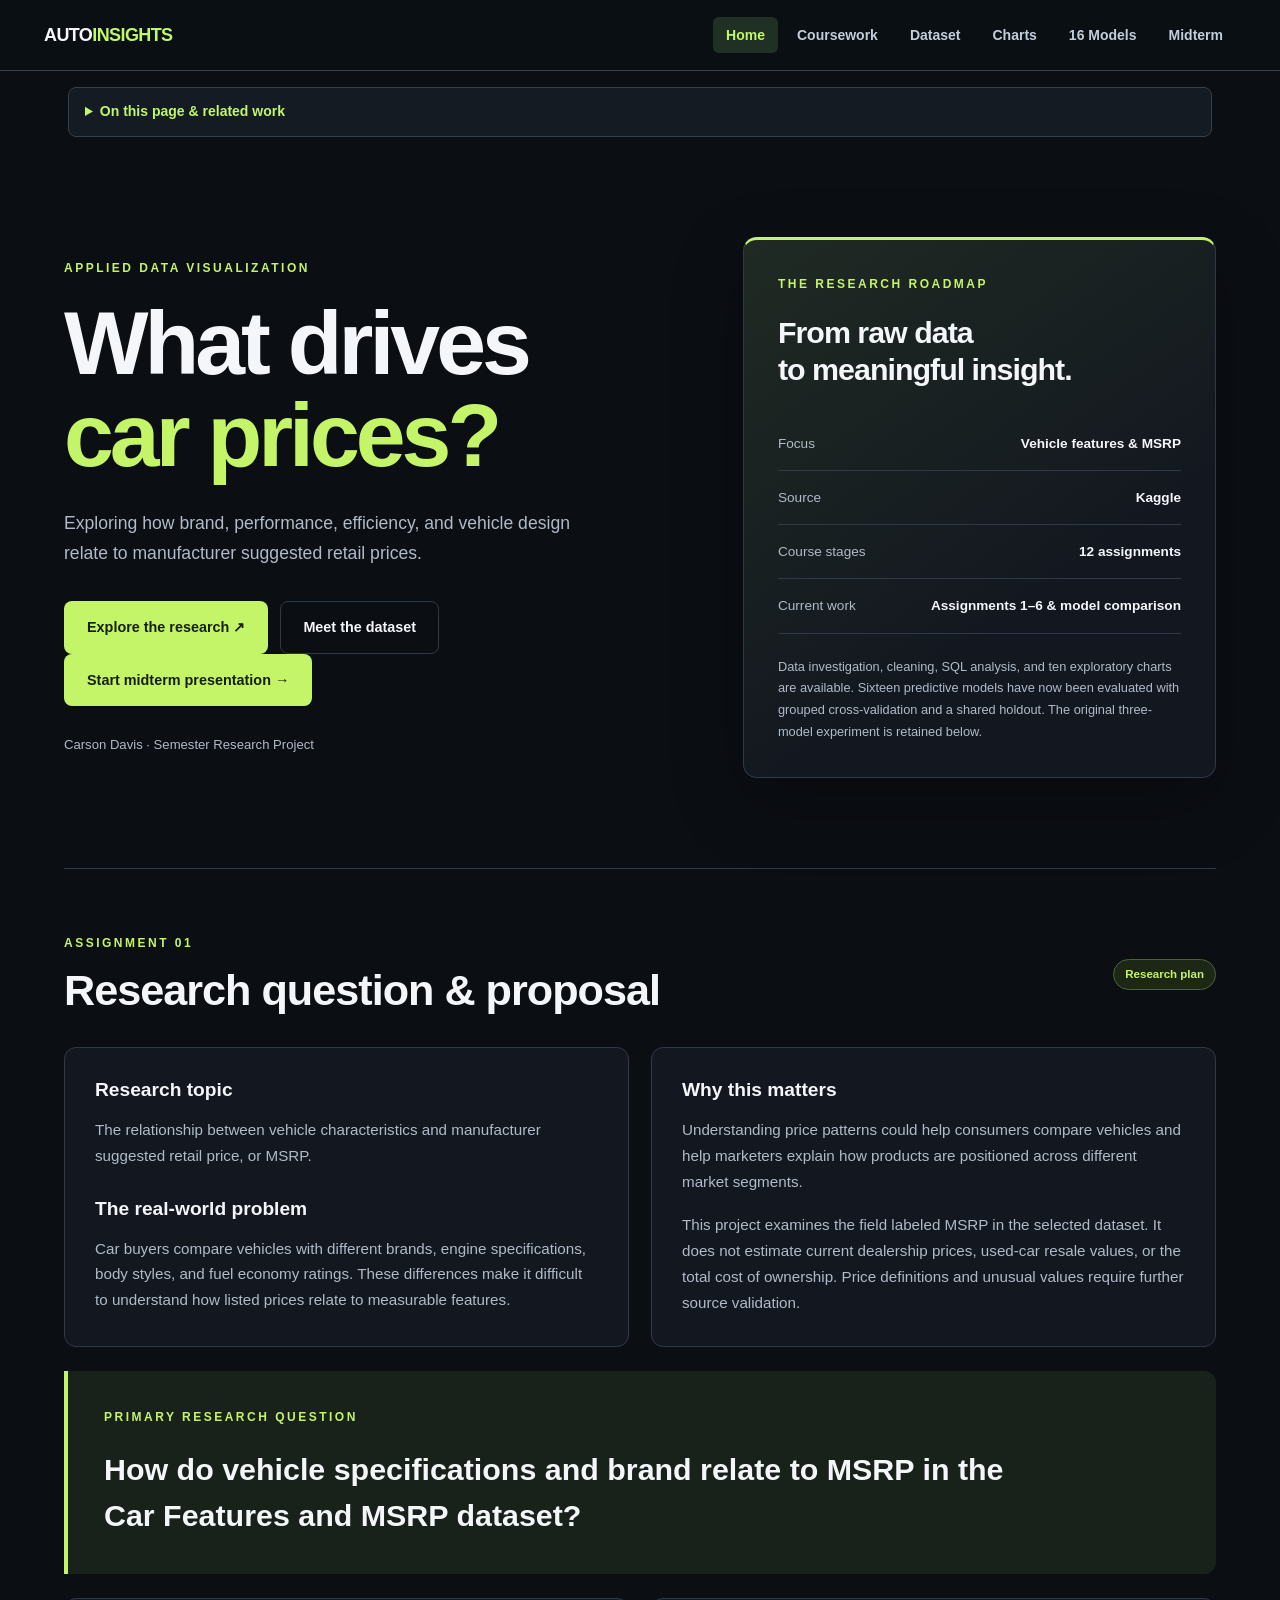
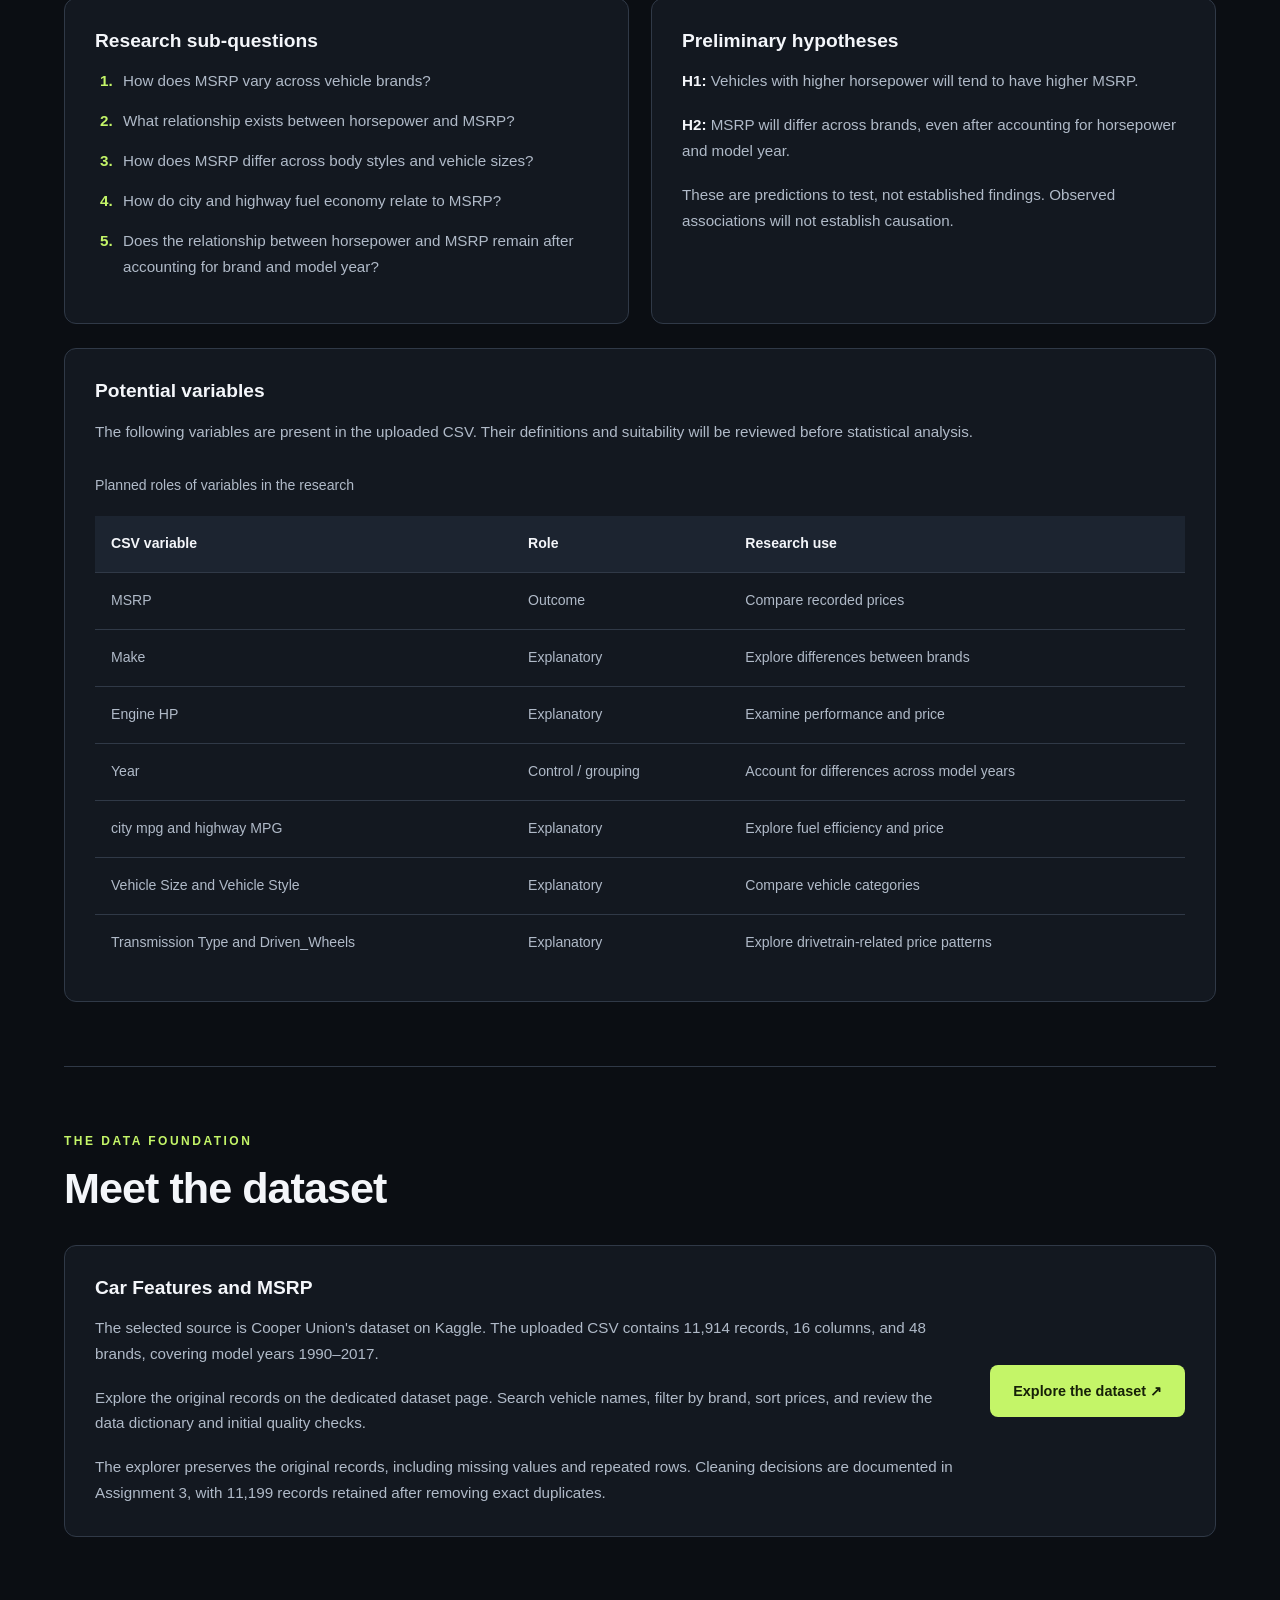
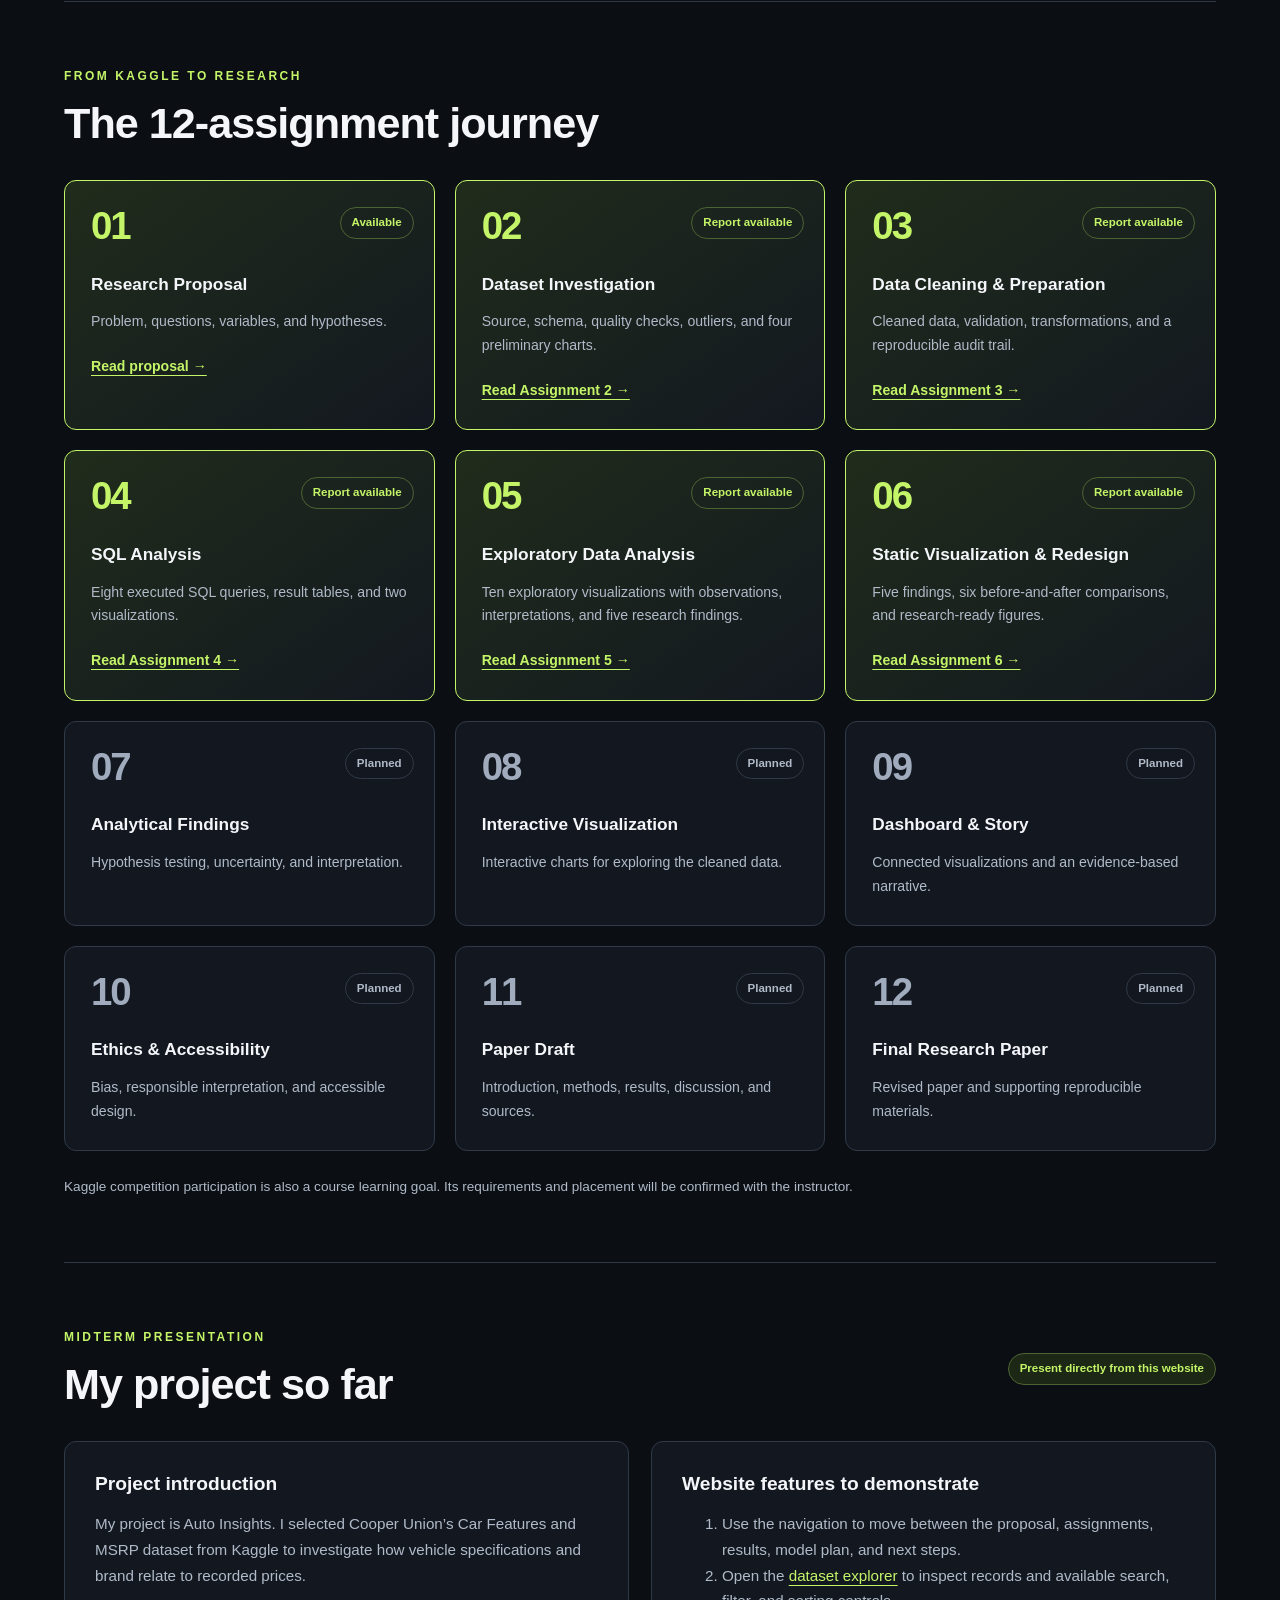
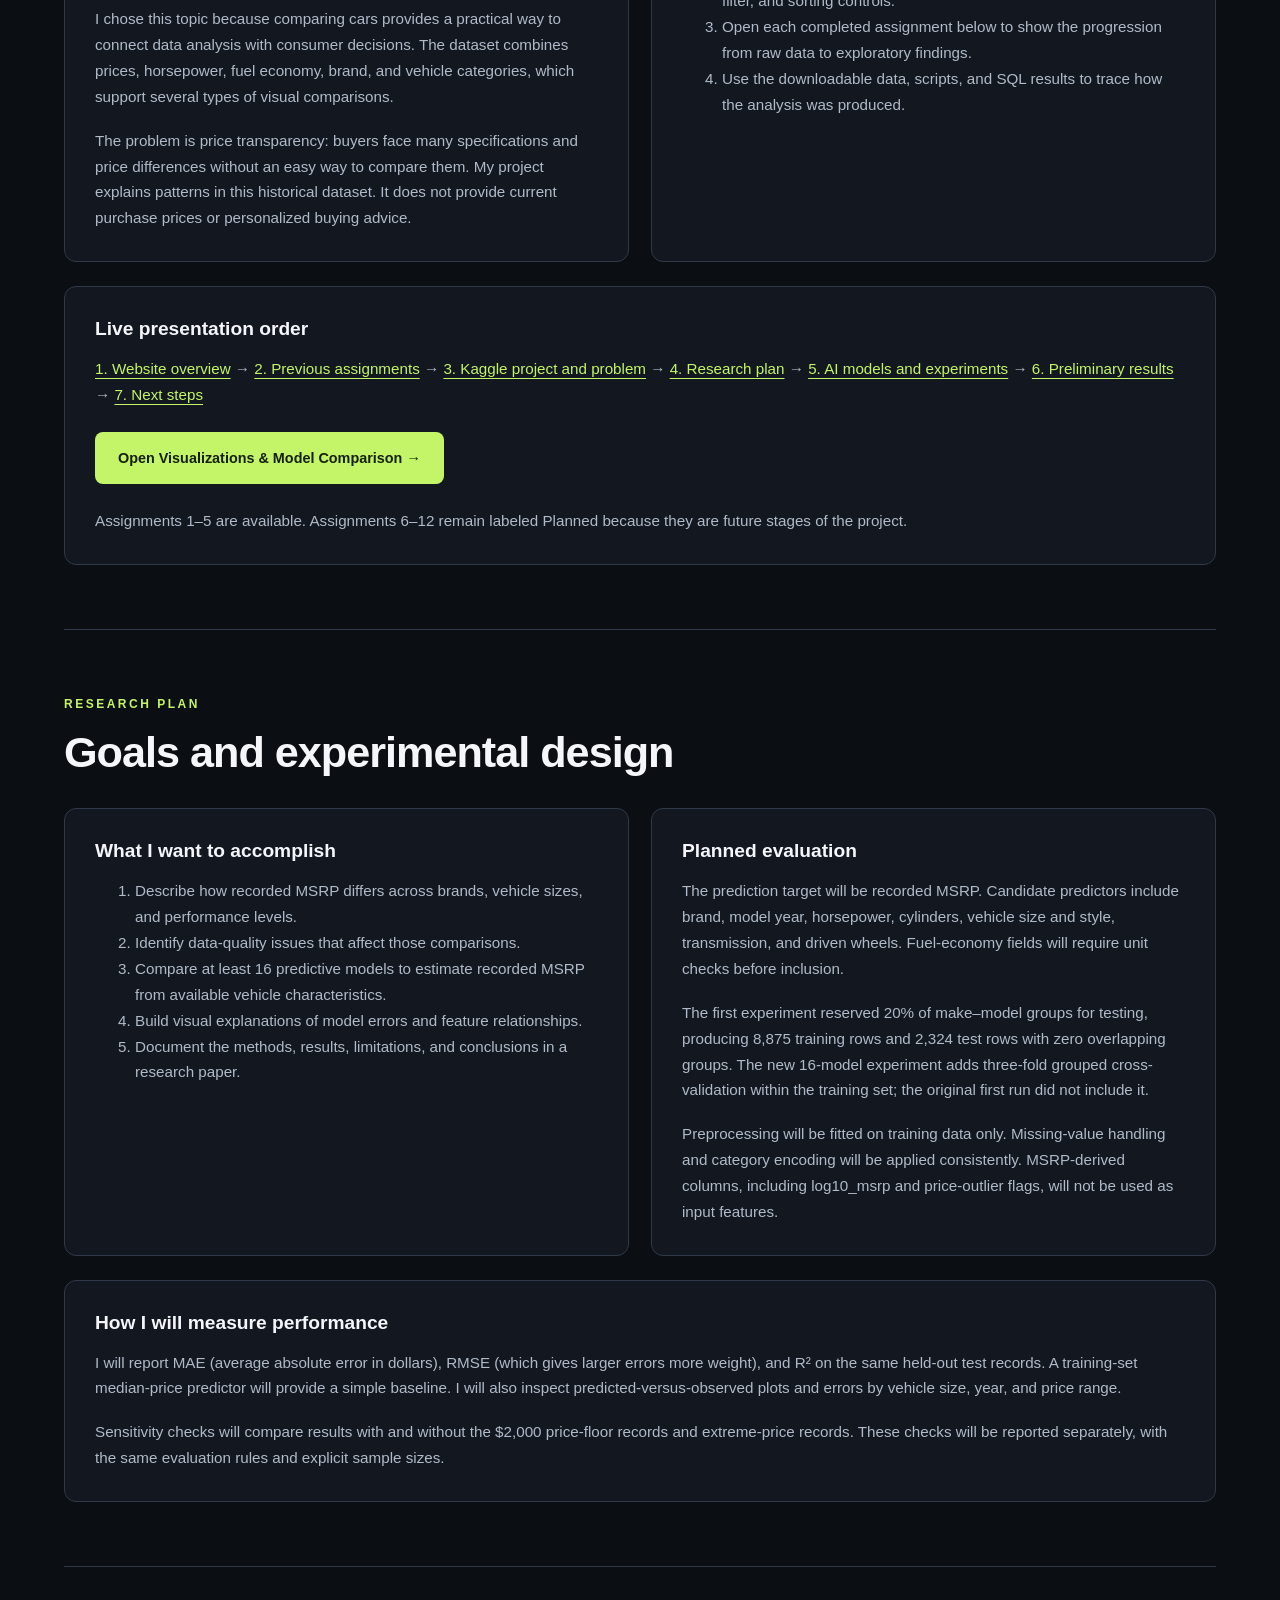
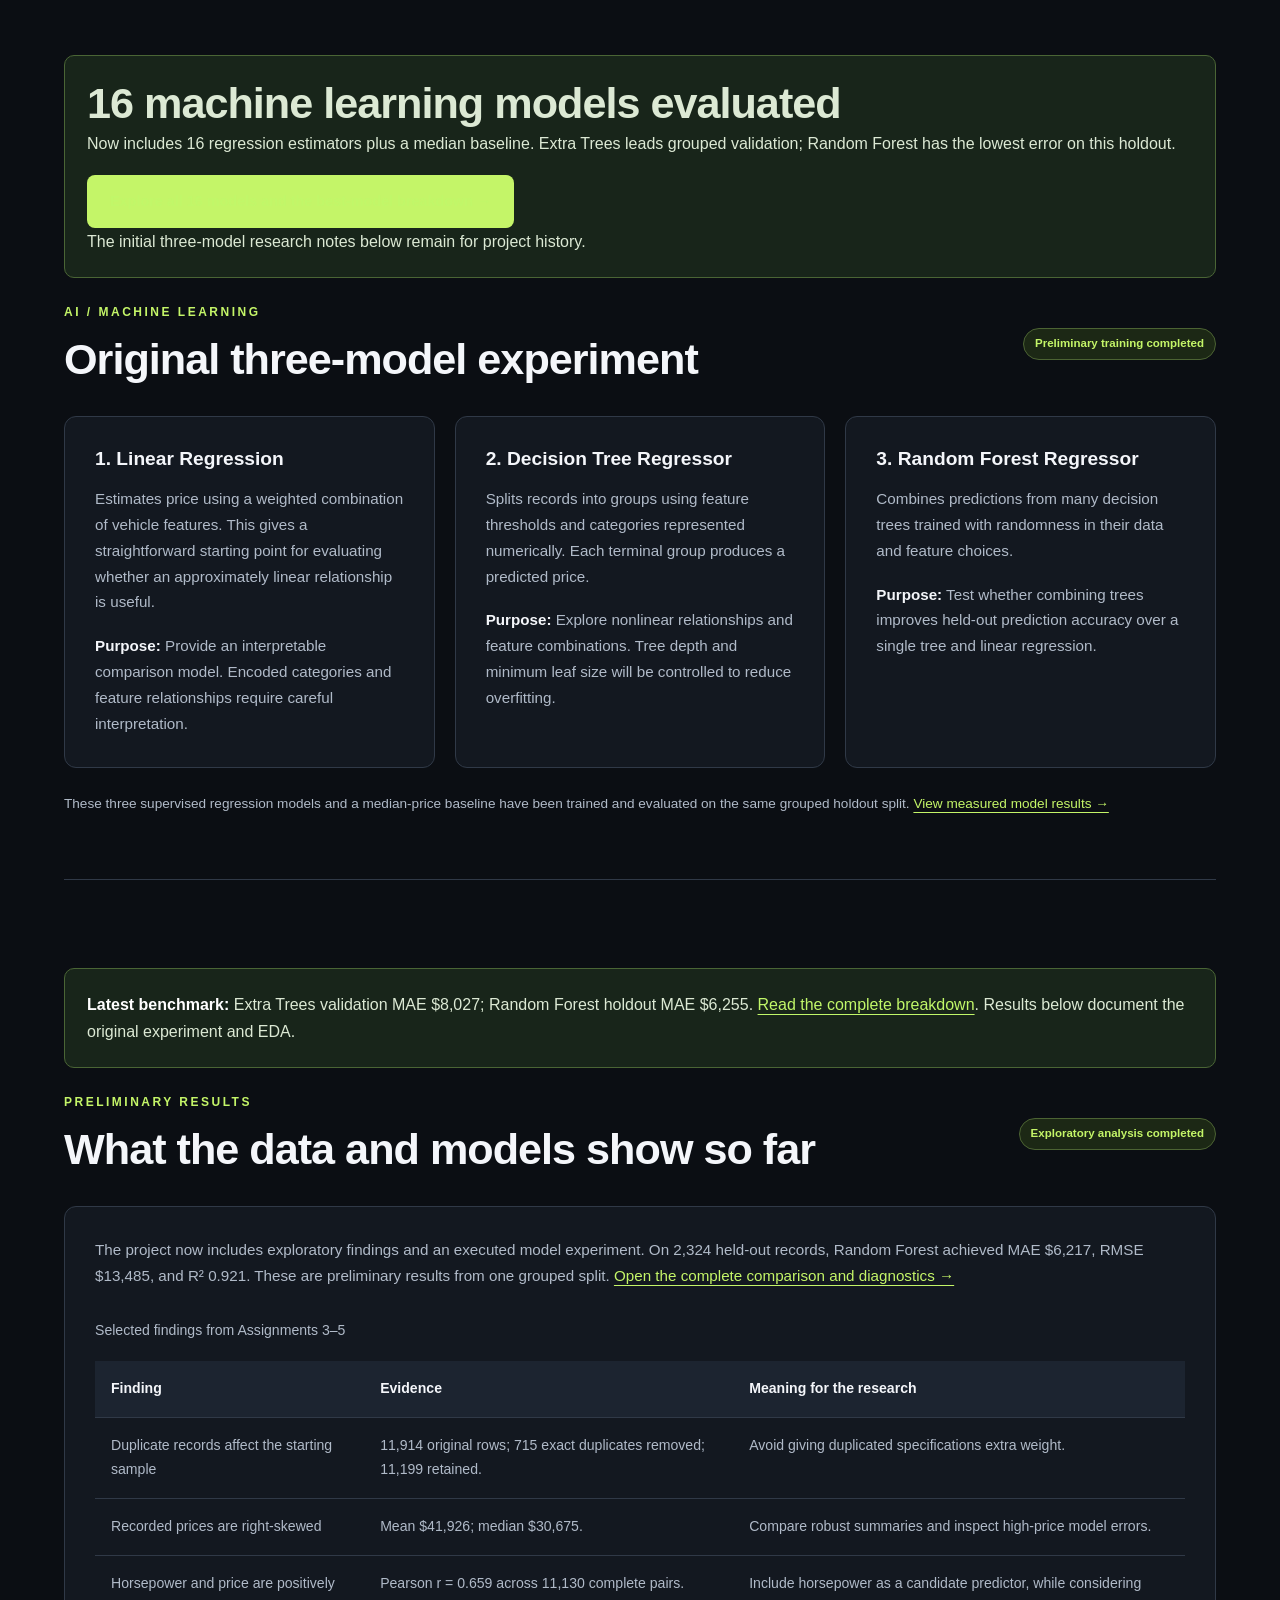
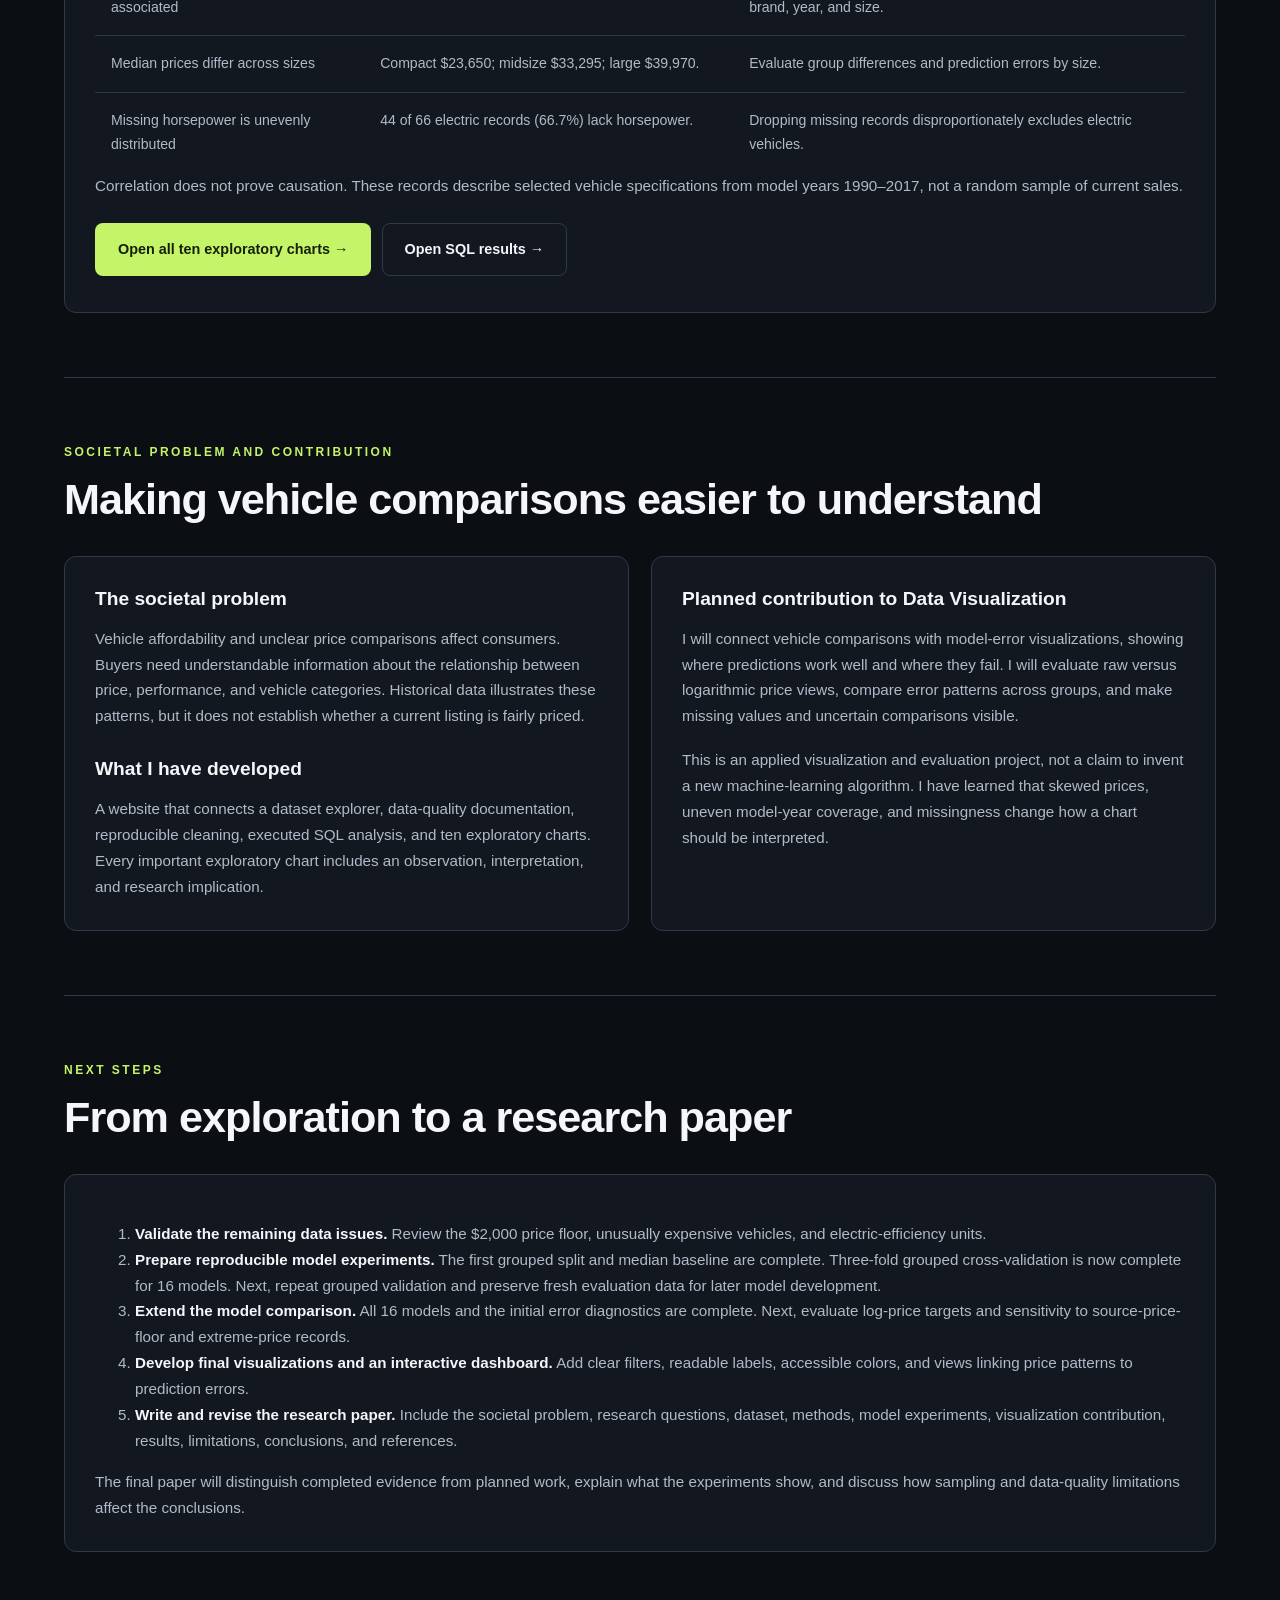
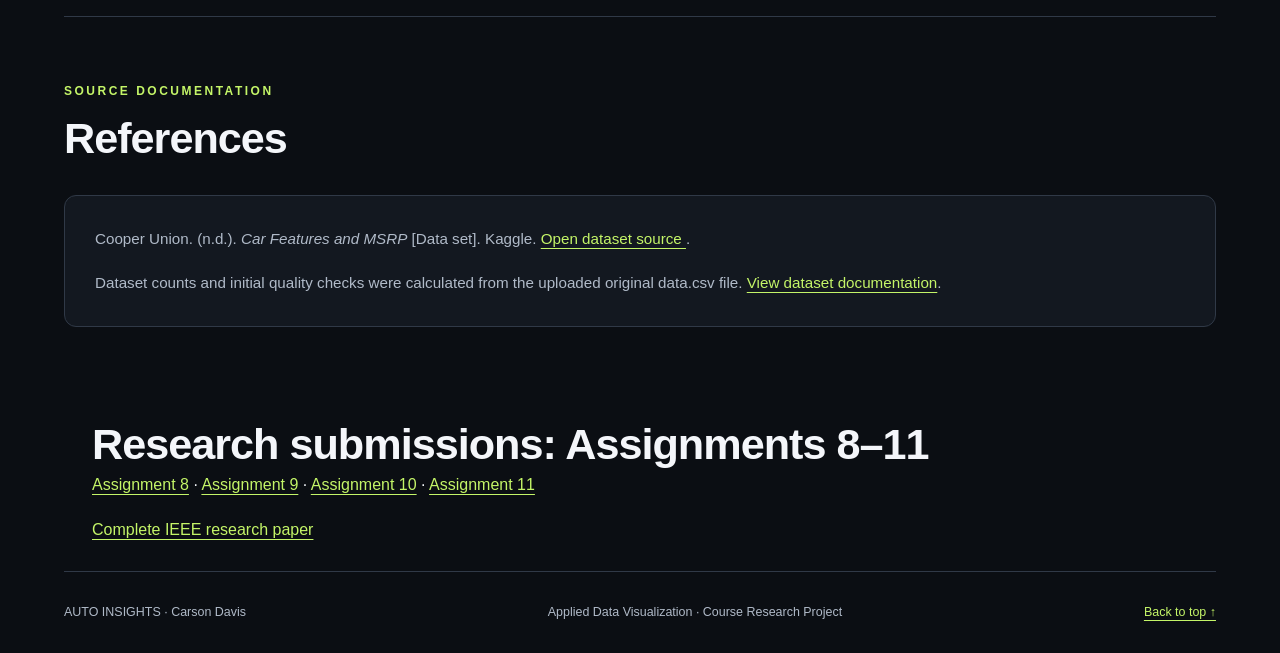
==== commit 8c392211: "Add files via upload" ====
--- a/index.html
+++ b/index.html
@@ -408,7 +408,7 @@
         </p>
       </article>
     </section>
-  </main>
+  <section style="padding:28px"><h2>Research submissions: Assignments 8–11</h2><p><a href="assignment8.html">Assignment 8</a> · <a href="assignment9.html">Assignment 9</a> · <a href="assignment10.html">Assignment 10</a> · <a href="assignment11.html">Assignment 11</a></p><p><a href="research/paper.pdf">Complete IEEE research paper</a></p></section></main>
 
   <footer class="site-footer">
     <p>AUTO INSIGHTS · Carson Davis</p>
